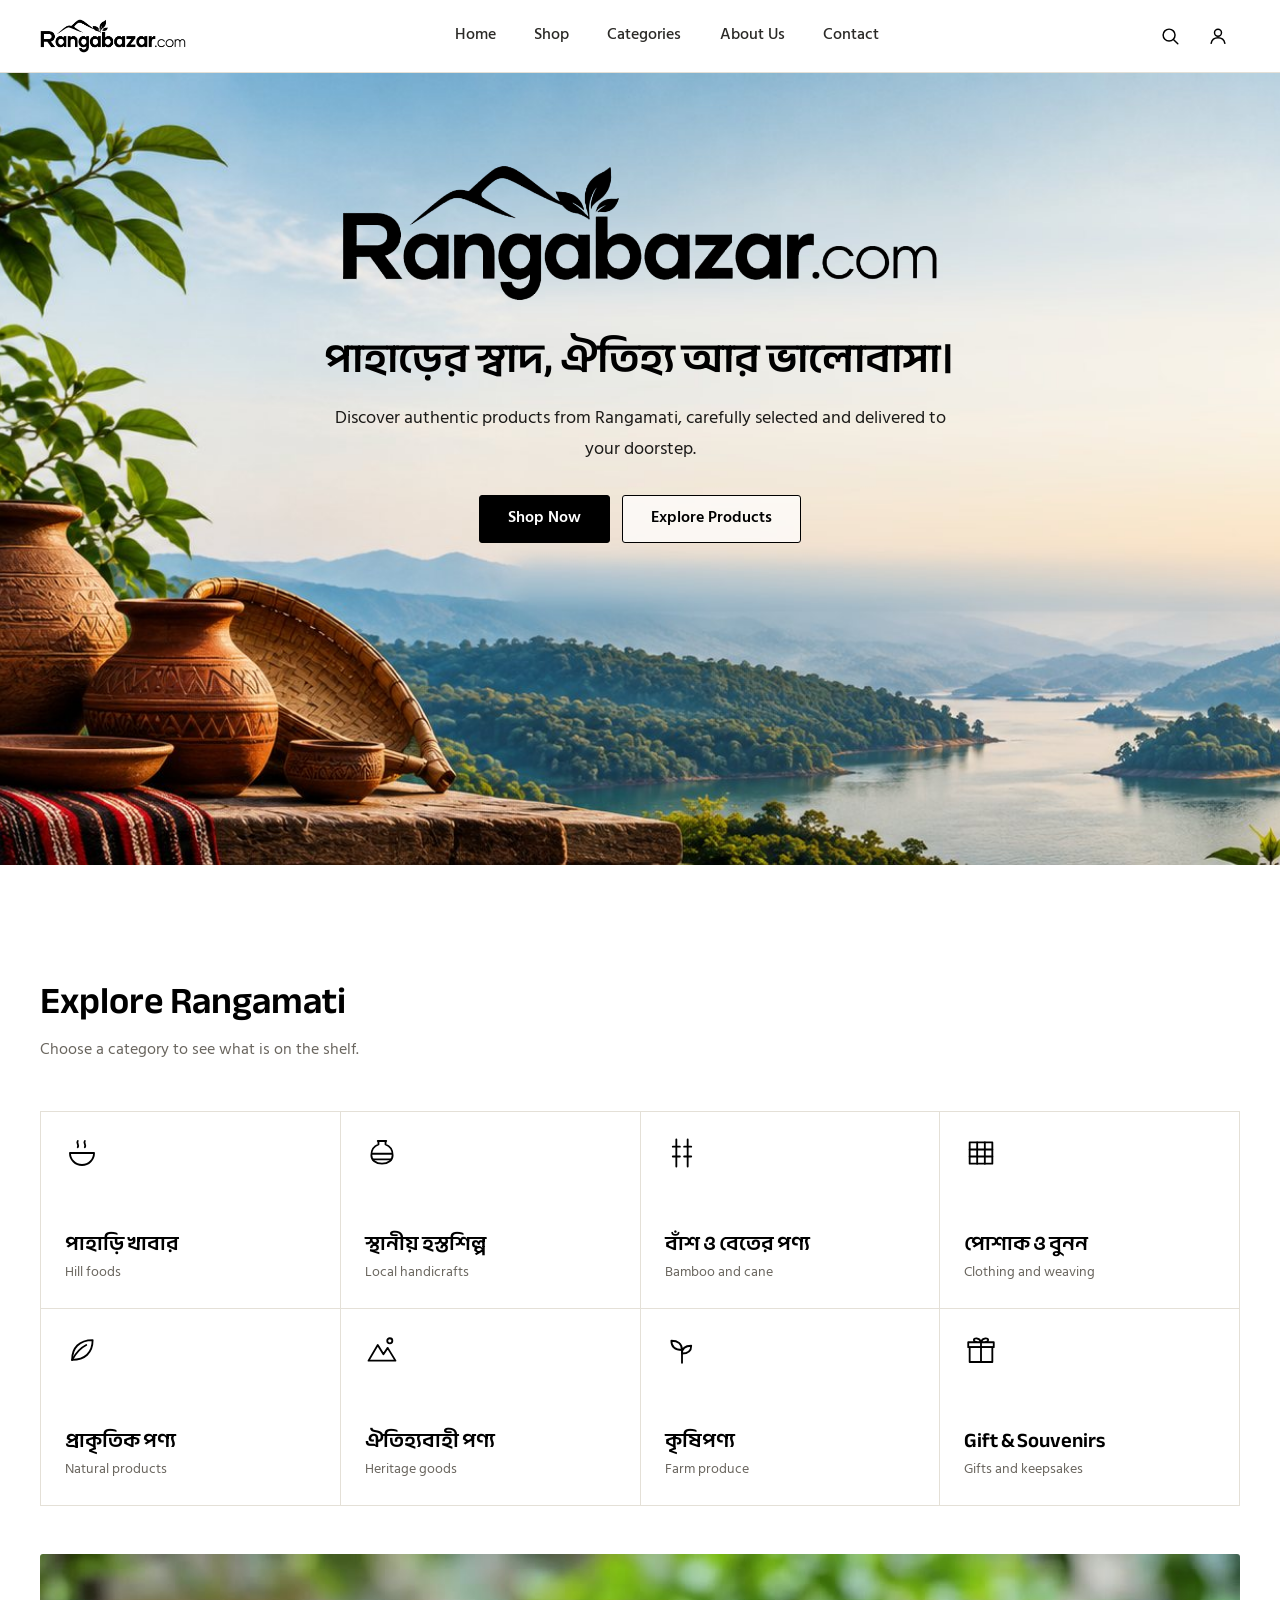
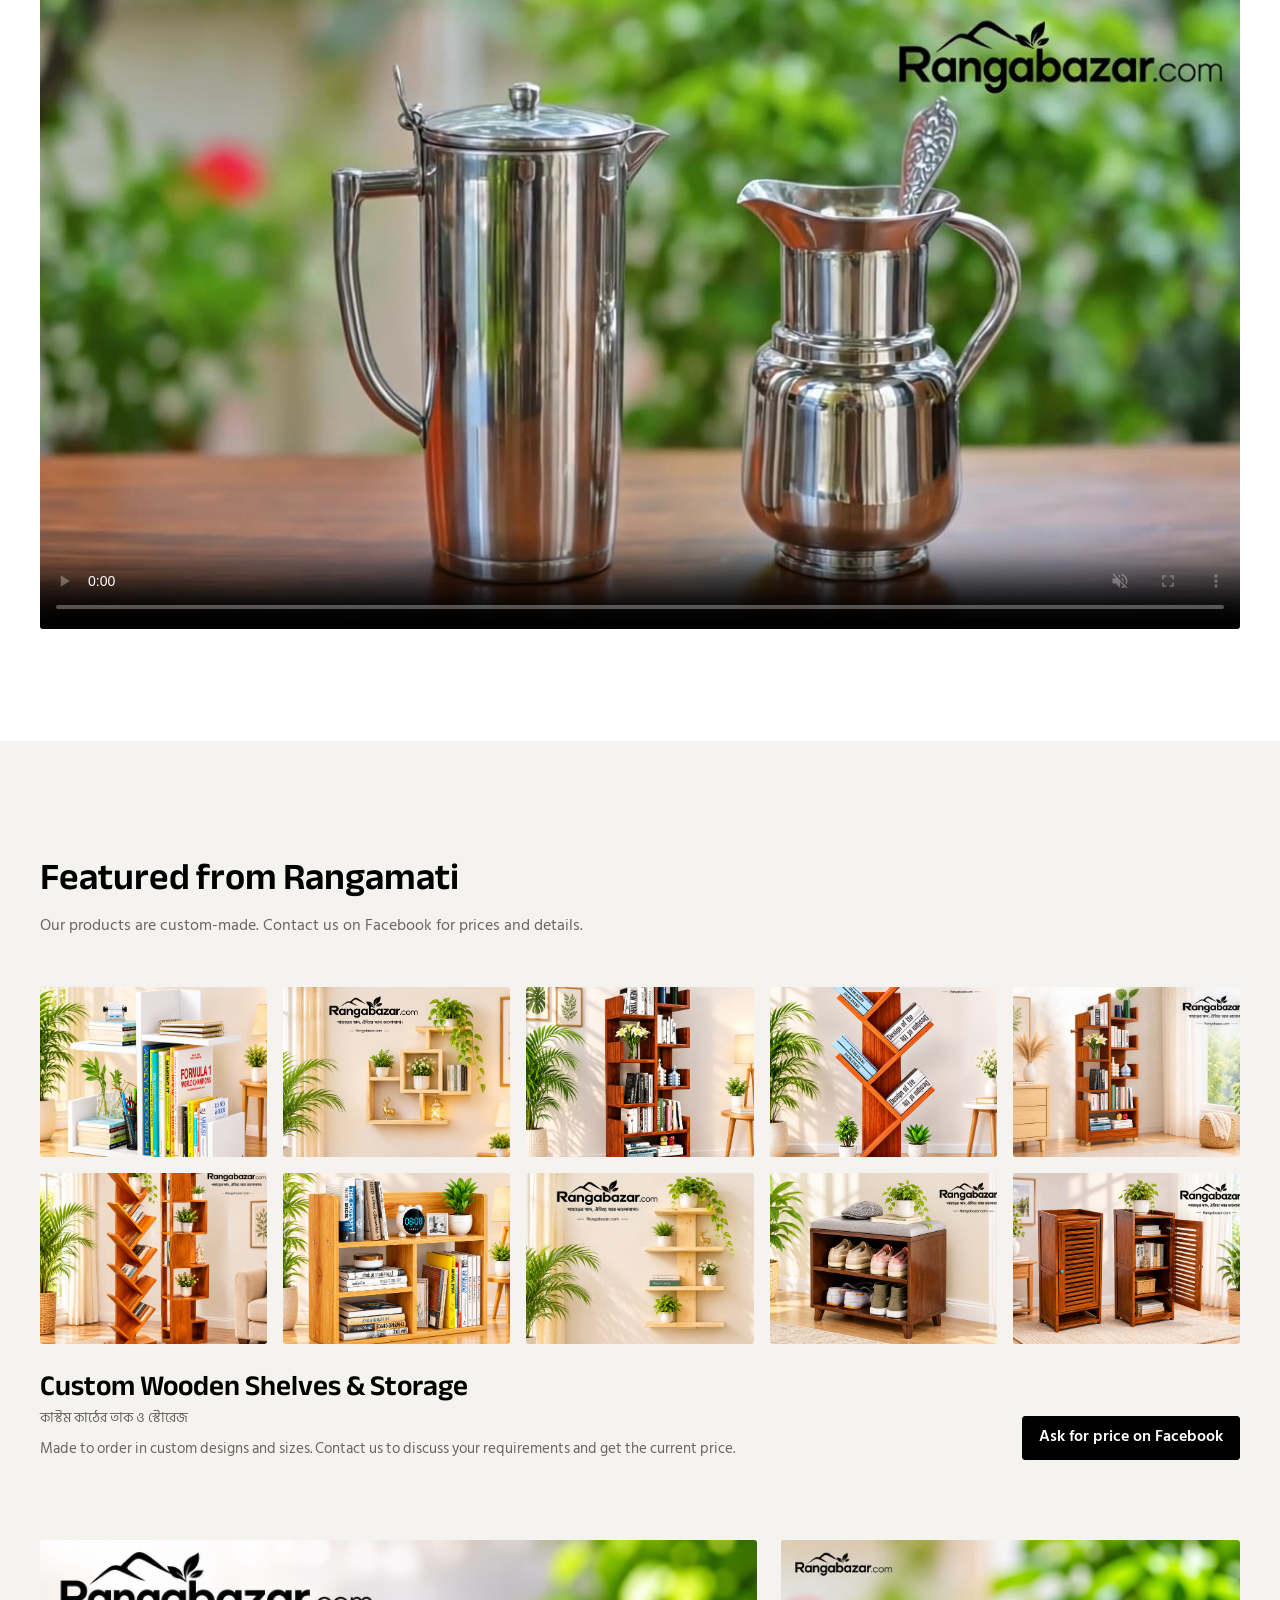
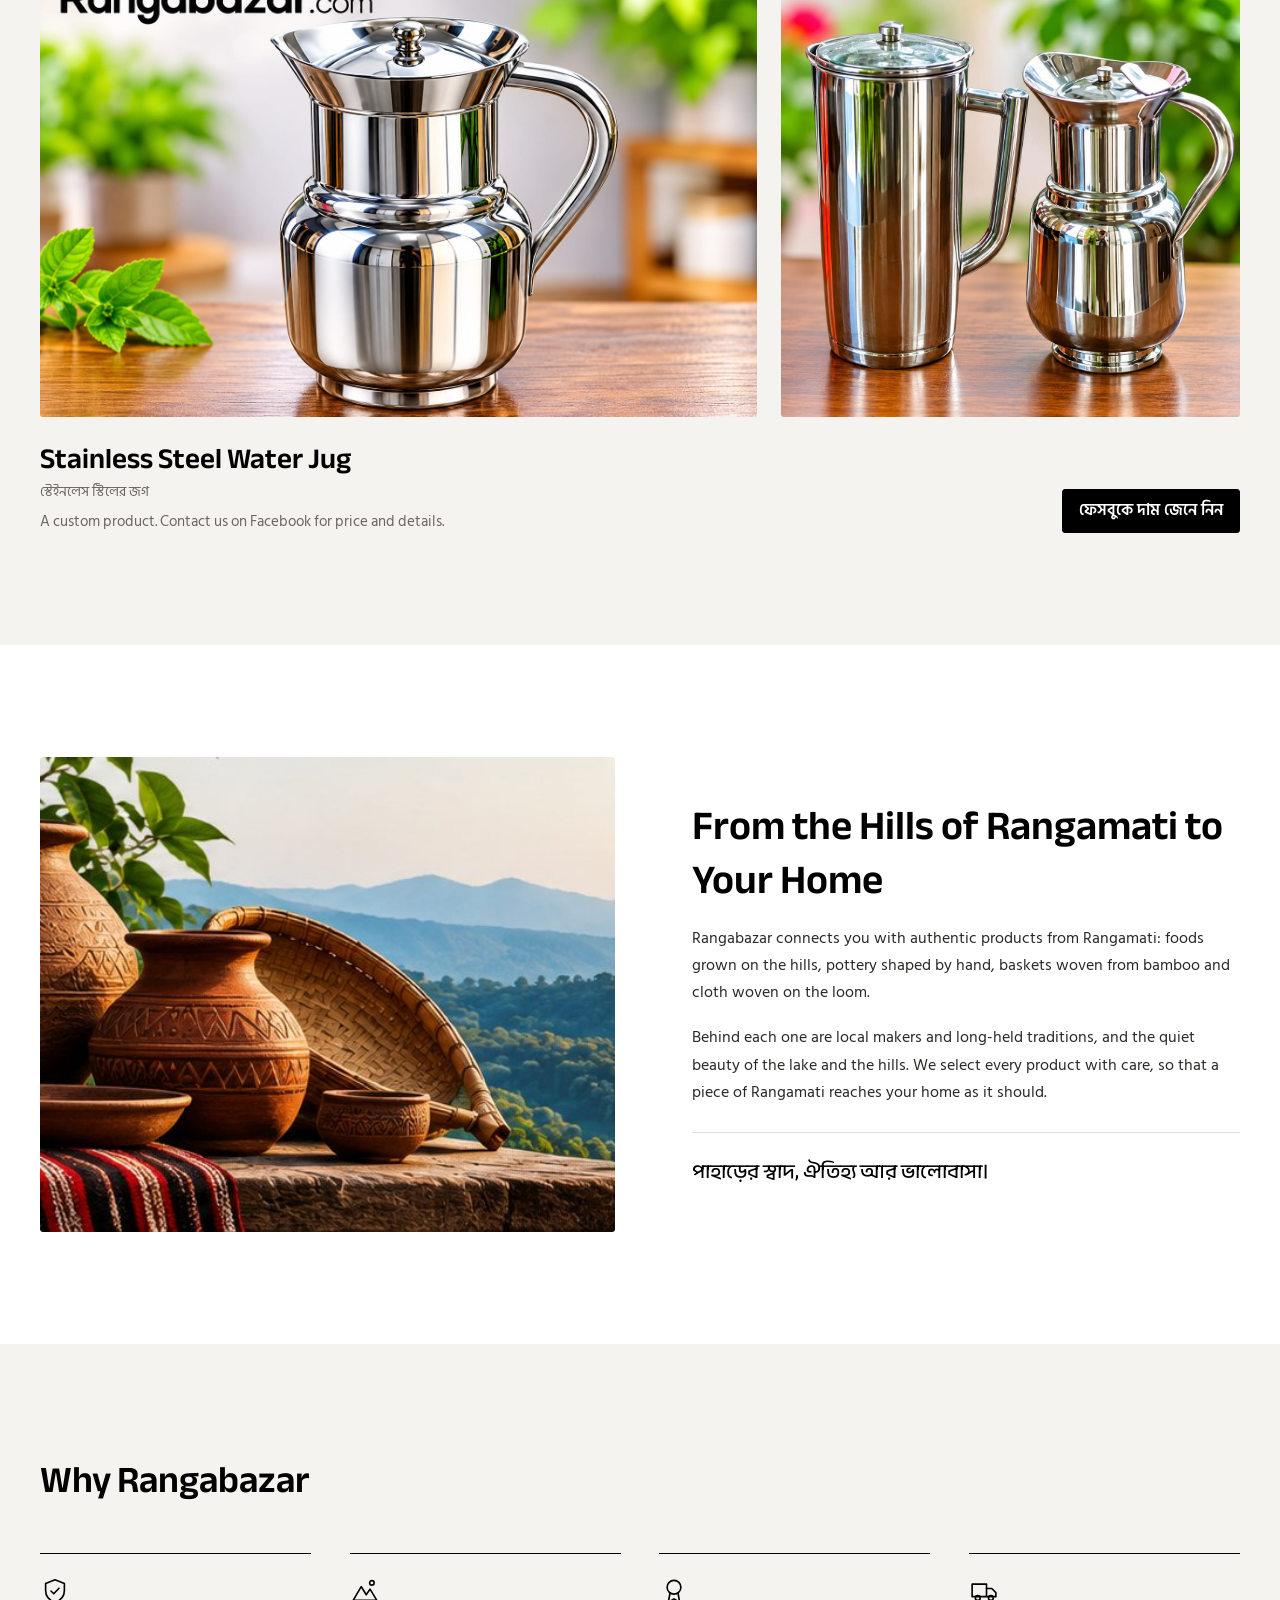
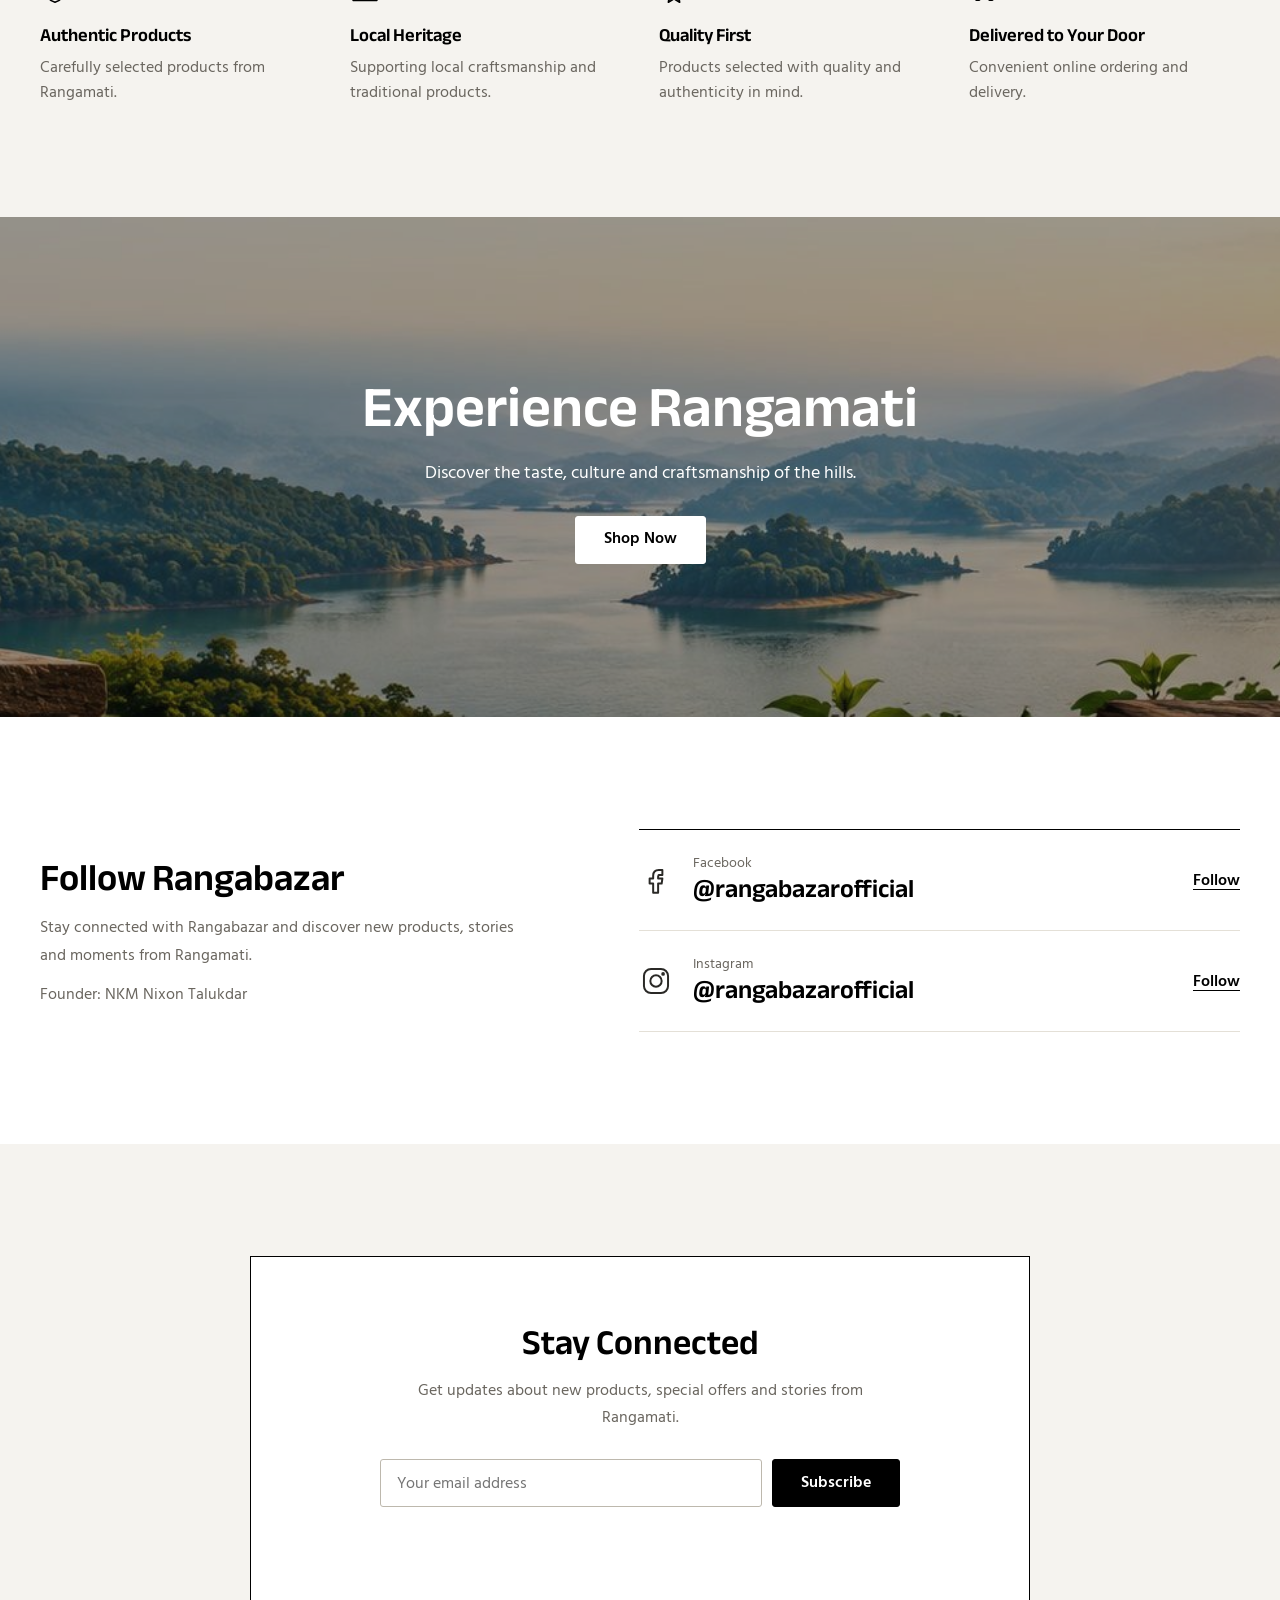
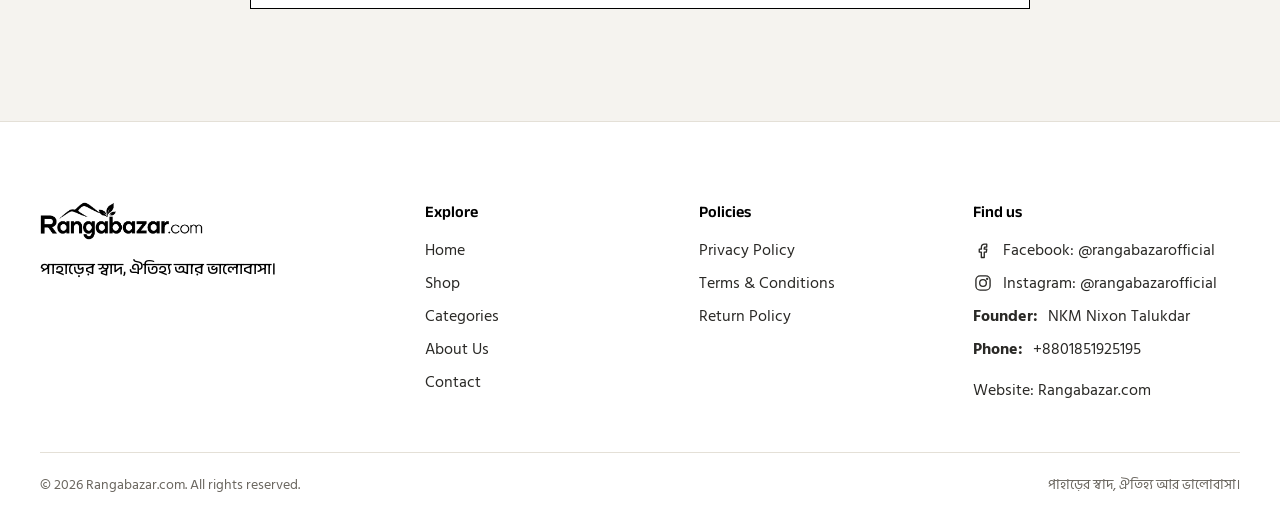
==== index.html @ 383da7a5 "Show founder in social section" ====
<!DOCTYPE html>
<html lang="en">
<head>
<meta charset="utf-8">
<meta name="viewport" content="width=device-width, initial-scale=1">
<title>Rangabazar.com | Authentic products from Rangamati, Bangladesh</title>
<meta name="description" content="Discover authentic products from Rangamati: hill foods, handicrafts, bamboo and cane, handloom and gifts, carefully selected and delivered to your doorstep.">
<link rel="canonical" href="https://rangabazar.com/">
<meta property="og:type" content="website"><meta property="og:site_name" content="Rangabazar.com">
<meta property="og:title" content="Rangabazar.com | Authentic products from Rangamati, Bangladesh"><meta property="og:description" content="Discover authentic products from Rangamati: hill foods, handicrafts, bamboo and cane, handloom and gifts, carefully selected and delivered to your doorstep.">
<meta property="og:url" content="https://rangabazar.com/"><meta property="og:image" content="https://rangabazar.com/assets/og.jpg"><meta property="og:image:width" content="1200"><meta property="og:image:height" content="630">
<meta name="twitter:card" content="summary_large_image">
<link rel="icon" href="favicon.ico" sizes="any"><link rel="icon" type="image/png" sizes="192x192" href="assets/icon-192.png"><link rel="apple-touch-icon" href="assets/apple-touch-icon.png"><meta name="theme-color" content="#ffffff">
<link rel="preconnect" href="https://fonts.googleapis.com"><link rel="preconnect" href="https://fonts.gstatic.com" crossorigin><link href="https://fonts.googleapis.com/css2?family=Anek+Bangla:wght@500;600;700&family=Hind+Siliguri:wght@400;500;600&display=swap" rel="stylesheet">
<link rel="stylesheet" href="assets/css/style.css">
<script type="application/ld+json">{"@context": "https://schema.org", "@graph": [{"@type": "Organization", "@id": "https://rangabazar.com/#org", "name": "Rangabazar.com", "url": "https://rangabazar.com/", "logo": "https://rangabazar.com/assets/logo.png", "slogan": "পাহাড়ের স্বাদ, ঐতিহ্য আর ভালোবাসা।", "sameAs": ["https://www.facebook.com/rangabazarofficial", "https://www.instagram.com/rangabazarofficial"]}, {"@type": "WebSite", "@id": "https://rangabazar.com/#site", "url": "https://rangabazar.com/", "name": "Rangabazar.com", "inLanguage": ["en", "bn"], "publisher": {"@id": "https://rangabazar.com/#org"}}]}</script>
<link rel="preload" as="image" href="assets/hero-clean.jpg" fetchpriority="high">
</head>
<body id="top">
<svg width="0" height="0" style="position:absolute" aria-hidden="true" focusable="false"><defs>
<symbol id="i-search" viewBox="0 0 24 24"><circle cx="11" cy="11" r="6.5"/><path d="M16 16l4.5 4.5"/></symbol>
<symbol id="i-user" viewBox="0 0 24 24"><circle cx="12" cy="8.5" r="3.8"/><path d="M4.5 20c.8-4 3.8-6 7.5-6s6.7 2 7.5 6"/></symbol>
<symbol id="i-heart" viewBox="0 0 24 24"><path d="M12 20s-7.5-4.5-7.5-10A4.3 4.3 0 0 1 12 7.5 4.3 4.3 0 0 1 19.5 10c0 5.5-7.5 10-7.5 10z"/></symbol>
<symbol id="i-menu" viewBox="0 0 24 24"><path d="M4 8h16M4 16h16"/></symbol>
<symbol id="i-close" viewBox="0 0 24 24"><path d="M6 6l12 12M18 6L6 18"/></symbol>
<symbol id="i-food" viewBox="0 0 24 24"><path d="M3.5 12h17a8.5 8.5 0 0 1-17 0z"/><path d="M9 3.5c-1.2 1.5 1.2 2.5 0 4.5M14 3.5c-1.2 1.5 1.2 2.5 0 4.5"/></symbol>
<symbol id="i-craft" viewBox="0 0 24 24"><path d="M9 3.5h6M9.5 3.5V6C6 7.2 4.5 10 4.5 13.5c0 3.5 3 6 7.5 6s7.5-2.5 7.5-6C19.5 10 18 7.2 14.5 6V3.5"/><path d="M5 12.5h14M5.8 16.5h12.4"/></symbol>
<symbol id="i-bamboo" viewBox="0 0 24 24"><path d="M8 2.5v19M16 2.5v19M5.5 7.5h5M13.5 7.5h5M5.5 14.5h5M13.5 14.5h5"/></symbol>
<symbol id="i-weave" viewBox="0 0 24 24"><rect x="4" y="4.5" width="16" height="15"/><path d="M4 9.5h16M4 14.5h16M9.3 4.5v15M14.7 4.5v15"/></symbol>
<symbol id="i-leaf" viewBox="0 0 24 24"><path d="M5 19c0-8.5 5-14 14.5-14C19.5 14 14 19 5 19z"/><path d="M5 19c3-5.5 6-8.5 10-10.5"/></symbol>
<symbol id="i-heritage" viewBox="0 0 24 24"><path d="M2.5 19.5l6.5-11 4 6.5 3-4.5 5.5 9z"/><circle cx="17.5" cy="5.5" r="1.8"/></symbol>
<symbol id="i-sprout" viewBox="0 0 24 24"><path d="M12 21v-9"/><path d="M12 12c0-4.5-3-6.5-7.5-6.5 0 4.5 3 6.5 7.5 6.5zM12 14.5c0-3.5 2.5-5.5 6.5-5.5 0 3.5-2.5 5.5-6.5 5.5z"/></symbol>
<symbol id="i-gift" viewBox="0 0 24 24"><rect x="4" y="10" width="16" height="10.5"/><path d="M3 6.5h18V10H3zM12 6.5v14M12 6.5C11 3 6.5 3.2 7 5.2c.4 1.5 3 1.3 5 1.3zM12 6.5c1-3.5 5.5-3.3 5-1.3-.4 1.5-3 1.3-5 1.3z"/></symbol>
<symbol id="i-shield" viewBox="0 0 24 24"><path d="M12 3l7.5 3v5.5c0 5-3.2 8-7.5 9.5-4.3-1.5-7.5-4.5-7.5-9.5V6z"/><path d="M8.8 12l2.2 2.2 4.2-4.4"/></symbol>
<symbol id="i-award" viewBox="0 0 24 24"><circle cx="12" cy="9" r="5.5"/><path d="M8.8 13.5L7.5 21l4.5-2.7 4.5 2.7-1.3-7.5"/></symbol>
<symbol id="i-truck" viewBox="0 0 24 24"><path d="M2.5 6.5h11.5v10H2.5zM14 10h4.2l3.3 3.3v3.2H14"/><circle cx="7" cy="17.5" r="1.9"/><circle cx="17.5" cy="17.5" r="1.9"/></symbol>
<symbol id="i-facebook" viewBox="0 0 24 24"><path d="M14 8.5h2.5V5H14c-2.5 0-4 1.6-4 4v2H7.5v3.5H10V21h3.5v-6.5H16l.5-3.5h-3V9.5c0-.7.4-1 1-1z"/></symbol>
<symbol id="i-instagram" viewBox="0 0 24 24"><rect x="3.5" y="3.5" width="17" height="17" rx="5"/><circle cx="12" cy="12" r="4"/><circle cx="17" cy="7" r=".6"/></symbol>
</defs></svg>
<a class="skip" href="#main">Skip to content</a>
<header class="site-header">
  <div class="wrap bar">
    <a class="brand" href="index.html" aria-label="Rangabazar.com home"><img src="assets/logo.png" alt="Rangabazar.com" width="146" height="34"></a>
    <nav id="primary-nav" class="nav" aria-label="Primary"><ul><li><a href="#top">Home</a></li><li><a href="#featured">Shop</a></li><li><a href="#categories">Categories</a></li><li><a href="#story">About Us</a></li><li><a href="#contact">Contact</a></li></ul></nav>
    <div class="actions">
      <button class="icon-btn" id="search-btn" type="button" aria-label="Search products" aria-expanded="false" aria-controls="search-panel"><svg class="icon" aria-hidden="true" focusable="false"><use href="#i-search"/></svg></button>
      <button class="icon-btn" id="account-btn" type="button" aria-label="Account"><svg class="icon" aria-hidden="true" focusable="false"><use href="#i-user"/></svg></button>
      <button class="icon-btn menu-btn" id="menu-btn" type="button" aria-label="Open menu" aria-expanded="false" aria-controls="primary-nav"><svg class="icon" aria-hidden="true" focusable="false"><use href="#i-menu"/></svg></button>
    </div>
  </div>
  <div id="search-panel" class="search" hidden><div class="wrap"><form id="search-form" role="search"><label class="vh" for="search-input">Search products</label><input id="search-input" type="search" placeholder="Search jug…" autocomplete="off"><button type="button" id="search-close">Close</button></form></div></div>
</header>
<main id="main">

<section class="hero" aria-labelledby="hero-title">
  <img class="hero__bg" src="assets/hero-clean.jpg" alt="" width="2056" height="765" fetchpriority="high">
  <div class="hero__inner">
    <img class="hero__logo" src="assets/logo.png" alt="Rangabazar.com" width="1106" height="258">
    <h1 id="hero-title" lang="bn">পাহাড়ের স্বাদ, ঐতিহ্য আর ভালোবাসা।</h1>
    <p class="hero__lede">Discover authentic products from Rangamati, carefully selected and delivered to your doorstep.</p>
    <div class="hero__cta"><a class="btn" href="#featured">Shop Now</a><a class="btn btn--ghost" href="#categories">Explore Products</a></div>
  </div>
</section>

<section class="section" id="categories" aria-labelledby="cat-title">
  <div class="wrap">
    <div class="section__head"><h2 id="cat-title">Explore Rangamati</h2><p>Choose a category to see what is on the shelf.</p></div>
    <ul class="cats">
      <li><button class="cat" type="button" data-cat="food" aria-pressed="false"><svg class="icon" aria-hidden="true" focusable="false"><use href="#i-food"/></svg><span class="vh">Show </span><div><strong lang="bn">পাহাড়ি খাবার</strong><span>Hill foods</span></div></button></li>
      <li><button class="cat" type="button" data-cat="handicraft" aria-pressed="false"><svg class="icon" aria-hidden="true" focusable="false"><use href="#i-craft"/></svg><span class="vh">Show </span><div><strong lang="bn">স্থানীয় হস্তশিল্প</strong><span>Local handicrafts</span></div></button></li>
      <li><button class="cat" type="button" data-cat="bamboo" aria-pressed="false"><svg class="icon" aria-hidden="true" focusable="false"><use href="#i-bamboo"/></svg><span class="vh">Show </span><div><strong lang="bn">বাঁশ ও বেতের পণ্য</strong><span>Bamboo and cane</span></div></button></li>
      <li><button class="cat" type="button" data-cat="textile" aria-pressed="false"><svg class="icon" aria-hidden="true" focusable="false"><use href="#i-weave"/></svg><span class="vh">Show </span><div><strong lang="bn">পোশাক ও বুনন</strong><span>Clothing and weaving</span></div></button></li>
      <li><button class="cat" type="button" data-cat="natural" aria-pressed="false"><svg class="icon" aria-hidden="true" focusable="false"><use href="#i-leaf"/></svg><span class="vh">Show </span><div><strong lang="bn">প্রাকৃতিক পণ্য</strong><span>Natural products</span></div></button></li>
      <li><button class="cat" type="button" data-cat="heritage" aria-pressed="false"><svg class="icon" aria-hidden="true" focusable="false"><use href="#i-heritage"/></svg><span class="vh">Show </span><div><strong lang="bn">ঐতিহ্যবাহী পণ্য</strong><span>Heritage goods</span></div></button></li>
      <li><button class="cat" type="button" data-cat="agri" aria-pressed="false"><svg class="icon" aria-hidden="true" focusable="false"><use href="#i-sprout"/></svg><span class="vh">Show </span><div><strong lang="bn">কৃষিপণ্য</strong><span>Farm produce</span></div></button></li>
      <li><button class="cat" type="button" data-cat="gift" aria-pressed="false"><svg class="icon" aria-hidden="true" focusable="false"><use href="#i-gift"/></svg><span class="vh">Show </span><div><strong lang="en">Gift & Souvenirs</strong><span>Gifts and keepsakes</span></div></button></li>
    </ul>
    <figure class="showcase">
      <video class="showcase__video" src="assets/jug-video.mp4" poster="assets/jug-video-poster.jpg" autoplay muted loop playsinline controls preload="metadata" aria-label="Rangabazar stainless steel water jug video"></video>
    </figure>
  </div>
</section>

<section class="section section--warm" id="featured" aria-labelledby="feat-title">
  <div class="wrap">
    <div class="section__head section__head--row"><div><h2 id="feat-title">Featured from Rangamati</h2><p>Our products are custom-made. Contact us on Facebook for prices and details.</p></div>
      <p class="filter-note" id="filter-note" hidden><span id="filter-text"></span><button class="linkbtn" id="filter-clear" type="button">Show all</button></p></div>
    <article class="card product" data-id="custom-shelves" data-name="Custom Wooden Shelves and Storage" data-bn="কাস্টম কাঠের তাক ও স্টোরেজ" data-desc="Custom wooden shelves, bookcases and storage from Rangamati." data-cat="handicraft heritage">
      <div class="product__gallery" role="group" aria-label="Custom wooden shelf and storage examples">
        <img src="assets/products/rangamati/custom-shelf-01.png" alt="White bookshelf and storage design" width="1254" height="1254" loading="lazy">
        <img src="assets/products/rangamati/custom-shelf-02.png" alt="Wall-mounted wooden shelf design" width="1536" height="1024" loading="lazy">
        <img src="assets/products/rangamati/custom-shelf-03.png" alt="Tall dark wooden bookcase" width="1254" height="1254" loading="lazy">
        <img src="assets/products/rangamati/custom-shelf-04.png" alt="Tree-shaped wooden bookshelf" width="1254" height="1254" loading="lazy">
        <img src="assets/products/rangamati/custom-shelf-05.png" alt="Wooden shelving with books and decor" width="1536" height="1024" loading="lazy">
        <img src="assets/products/rangamati/custom-shelf-06.png" alt="Wooden shoe and storage bench" width="1312" height="1199" loading="lazy">
        <img src="assets/products/rangamati/custom-shelf-07.png" alt="Wooden storage cabinet with doors" width="1254" height="1254" loading="lazy">
        <img src="assets/products/rangamati/custom-shelf-08.png" alt="Light wooden wall shelf design" width="1536" height="1024" loading="lazy">
        <img src="assets/products/rangamati/custom-shelf-09.png" alt="Wooden bookcase and display shelving" width="1536" height="1024" loading="lazy">
        <img src="assets/products/rangamati/custom-shelf-10.png" alt="Wooden shelf and bookcase set" width="1536" height="1024" loading="lazy">
      </div>
      <div class="product__info">
        <div>
          <h3>Custom Wooden Shelves &amp; Storage</h3>
          <p class="card__bn" lang="bn">কাস্টম কাঠের তাক ও স্টোরেজ</p>
          <p class="card__desc">Made to order in custom designs and sizes. Contact us to discuss your requirements and get the current price.</p>
        </div>
        <div class="product__buy">
          <a class="btn" href="https://www.facebook.com/rangabazarofficial" target="_blank" rel="noopener">Ask for price on Facebook</a>
        </div>
      </div>
    </article>
    <article class="card product" data-id="jug" data-name="Stainless Steel Water Jug" data-bn="স্টেইনলেস স্টিলের জগ" data-desc="Stainless steel water jug from Rangabazar." data-cat="">
      <div class="product__pics">
        <img src="assets/products/jug-hero.jpg" alt="Polished stainless steel water jug with lid, Rangabazar.com" width="1536" height="1024" loading="lazy">
        <img src="assets/products/jug-pair.jpg" alt="Two stainless steel water jugs side by side, Rangabazar.com" width="1230" height="1278" loading="lazy">
      </div>
      <div class="product__info">
        <div>
          <h3>Stainless Steel Water Jug</h3>
          <p class="card__bn" lang="bn">স্টেইনলেস স্টিলের জগ</p>
          <p class="card__desc">A custom product. Contact us on Facebook for price and details.</p>
        </div>
        <div class="product__buy">
          <a class="btn" href="https://www.facebook.com/rangabazarofficial" target="_blank" rel="noopener" lang="bn">ফেসবুকে দাম জেনে নিন</a>
        </div>
      </div>
    </article>
    <p class="empty" id="empty" hidden>No products match that search. Try another word, or <button class="linkbtn" type="button" onclick="document.getElementById('filter-clear').click()">show all products</button>.</p>
  </div>
</section>

<section class="section" id="story" aria-labelledby="story-title">
  <div class="wrap split">
    <div class="split__img"><img src="assets/story.jpg" alt="Hand-etched clay pots, a woven bamboo tray and a striped textile on a stone ledge above a hill lake" width="700" height="405" loading="lazy"></div>
    <div>
      <h2 id="story-title">From the Hills of Rangamati to Your Home</h2>
      <p>Rangabazar connects you with authentic products from Rangamati: foods grown on the hills, pottery shaped by hand, baskets woven from bamboo and cloth woven on the loom.</p>
      <p>Behind each one are local makers and long-held traditions, and the quiet beauty of the lake and the hills. We select every product with care, so that a piece of Rangamati reaches your home as it should.</p>
      <p class="bn" lang="bn">পাহাড়ের স্বাদ, ঐতিহ্য আর ভালোবাসা।</p>
    </div>
  </div>
</section>

<section class="section section--warm" aria-labelledby="why-title">
  <div class="wrap">
    <div class="section__head"><h2 id="why-title">Why Rangabazar</h2></div>
    <ul class="why"><li><svg class="icon" aria-hidden="true" focusable="false"><use href="#i-shield"/></svg><h3>Authentic Products</h3><p>Carefully selected products from Rangamati.</p></li><li><svg class="icon" aria-hidden="true" focusable="false"><use href="#i-heritage"/></svg><h3>Local Heritage</h3><p>Supporting local craftsmanship and traditional products.</p></li><li><svg class="icon" aria-hidden="true" focusable="false"><use href="#i-award"/></svg><h3>Quality First</h3><p>Products selected with quality and authenticity in mind.</p></li><li><svg class="icon" aria-hidden="true" focusable="false"><use href="#i-truck"/></svg><h3>Delivered to Your Door</h3><p>Convenient online ordering and delivery.</p></li></ul>
  </div>
</section>

<section class="promo" aria-labelledby="promo-title">
  <img class="promo__bg" src="assets/banner.jpg" alt="" width="2056" height="385" loading="lazy">
  <div class="promo__in"><h2 id="promo-title">Experience Rangamati</h2><p>Discover the taste, culture and craftsmanship of the hills.</p><a class="btn btn--light" href="#featured">Shop Now</a></div>
</section>

<section class="section" aria-labelledby="social-title">
  <div class="wrap social">
    <div><h2 id="social-title">Follow Rangabazar</h2><p class="lede">Stay connected with Rangabazar and discover new products, stories and moments from Rangamati.</p><p class="lede">Founder: NKM Nixon Talukdar</p></div>
    <div class="social__links">
      <a class="social__link" href="https://www.facebook.com/rangabazarofficial" target="_blank" rel="noopener"><svg class="icon" aria-hidden="true" focusable="false"><use href="#i-facebook"/></svg><span><small>Facebook</small><strong>@rangabazarofficial</strong></span><em>Follow</em></a>
      <a class="social__link" href="https://www.instagram.com/rangabazarofficial" target="_blank" rel="noopener"><svg class="icon" aria-hidden="true" focusable="false"><use href="#i-instagram"/></svg><span><small>Instagram</small><strong>@rangabazarofficial</strong></span><em>Follow</em></a>
    </div>
  </div>
</section>

<section class="section section--warm" aria-labelledby="news-title">
  <div class="wrap">
    <div class="news">
      <h2 id="news-title">Stay Connected</h2>
      <p>Get updates about new products, special offers and stories from Rangamati.</p>
      <form id="news-form" novalidate><label class="vh" for="news-email">Email address</label><input id="news-email" type="email" inputmode="email" autocomplete="email" placeholder="Your email address" required><button class="btn" type="submit">Subscribe</button></form>
      <p class="msg" id="news-msg" role="status" aria-live="polite"></p>
    </div>
  </div>
</section>

</main>
<footer class="site-footer" id="contact">
  <div class="wrap">
    <div class="foot">
      <div>
        <img src="assets/logo.png" alt="Rangabazar.com" width="163" height="38" loading="lazy">
        <p class="tag" lang="bn">পাহাড়ের স্বাদ, ঐতিহ্য আর ভালোবাসা।</p>
      </div>
      <nav aria-label="Footer">
        <h2>Explore</h2>
        <ul><li><a href="index.html">Home</a></li><li><a href="index.html#featured">Shop</a></li><li><a href="index.html#categories">Categories</a></li><li><a href="index.html#story">About Us</a></li><li><a href="index.html#contact">Contact</a></li></ul>
      </nav>
      <nav aria-label="Policies">
        <h2>Policies</h2>
        <ul><li><a href="privacy.html">Privacy Policy</a></li><li><a href="terms.html">Terms &amp; Conditions</a></li><li><a href="returns.html">Return Policy</a></li></ul>
      </nav>
      <div>
        <h2>Find us</h2>
        <ul class="foot__social">
          <li><svg class="icon" aria-hidden="true" focusable="false"><use href="#i-facebook"/></svg><a href="https://www.facebook.com/rangabazarofficial" rel="noopener" target="_blank">Facebook: @rangabazarofficial</a></li>
          <li><svg class="icon" aria-hidden="true" focusable="false"><use href="#i-instagram"/></svg><a href="https://www.instagram.com/rangabazarofficial" rel="noopener" target="_blank">Instagram: @rangabazarofficial</a></li>
          <li><strong>Founder:</strong> NKM Nixon Talukdar</li>
          <li><strong>Phone:</strong> <a href="tel:+8801851925195">+8801851925195</a></li>
        </ul>
        <p style="margin-top:14px">Website: <a href="https://rangabazar.com">Rangabazar.com</a></p>
      </div>
    </div>
    <div class="legal"><span>© <span id="year">2026</span> Rangabazar.com. All rights reserved.</span><span lang="bn">পাহাড়ের স্বাদ, ঐতিহ্য আর ভালোবাসা।</span></div>
  </div>
</footer>

<div class="toast" id="toast" role="status" aria-live="polite"></div>
<script src="assets/js/main.js" defer></script>
</body>
</html>
---- assets/css/style.css ----
/* Rangabazar.com — design tokens */
:root{
  --ink:#000;
  --text:#2a2926;
  --muted:#6a665f;
  --paper:#fff;
  --warm:#f5f3ef;
  --line:#e4e0d7;
  --clay:#a35b35;
  --moss:#46603b;
  --max:1200px;
  --pad:clamp(20px,4vw,40px);
  --font-display:"Anek Bangla","Noto Sans Bengali","Hind Siliguri",system-ui,sans-serif;
  --font-body:"Hind Siliguri","Noto Sans Bengali",system-ui,-apple-system,"Segoe UI",sans-serif;
}
*,*::before,*::after{box-sizing:border-box}
html{scroll-behavior:smooth;scroll-padding-top:84px;-webkit-text-size-adjust:100%}
body{margin:0;font-family:var(--font-body);font-size:1rem;line-height:1.7;color:var(--text);background:var(--paper);-webkit-font-smoothing:antialiased}
img,svg{display:block;max-width:100%}
img{height:auto}
a{color:inherit;text-decoration:none}
button,input{font:inherit;color:inherit}
button{cursor:pointer}
ul{list-style:none;margin:0;padding:0}
h1,h2,h3,p{margin:0}
h1,h2,h3{font-family:var(--font-display);color:var(--ink);font-weight:600;line-height:1.3}
:focus-visible{outline:2px solid var(--ink);outline-offset:3px}
.vh{position:absolute!important;width:1px;height:1px;overflow:hidden;clip:rect(0 0 0 0);white-space:nowrap}
.skip{position:absolute;left:12px;top:-60px;z-index:200;background:var(--ink);color:#fff;padding:10px 16px;transition:top .2s}
.skip:focus{top:12px}
.wrap{width:min(100% - 2*var(--pad),var(--max));margin-inline:auto}
.icon{width:22px;height:22px;fill:none;stroke:currentColor;stroke-width:1.6;stroke-linecap:round;stroke-linejoin:round;flex:none}

/* Buttons */
.btn{display:inline-flex;align-items:center;justify-content:center;gap:10px;min-height:48px;padding:0 28px;border:1px solid var(--ink);background:var(--ink);color:#fff;font-weight:600;font-size:.98rem;border-radius:3px;transition:background-color .2s,color .2s,border-color .2s}
.btn:hover{background:#2c2b28;border-color:#2c2b28}
.btn--ghost{background:rgba(255,255,255,.72);color:var(--ink)}
.btn--ghost:hover{background:var(--ink);color:#fff;border-color:var(--ink)}
.btn--light{background:#fff;color:var(--ink);border-color:#fff}
.btn--light:hover{background:var(--warm);border-color:var(--warm)}
.btn--block{width:100%}

/* Header */
.site-header{position:sticky;top:0;z-index:100;background:rgba(255,255,255,.96);border-bottom:1px solid var(--line);-webkit-backdrop-filter:blur(10px);backdrop-filter:blur(10px)}
.bar{display:grid;grid-template-columns:auto 1fr auto;align-items:center;gap:24px;height:72px}
.brand img{height:34px;width:auto}
.nav ul{display:flex;justify-content:center;gap:clamp(18px,3vw,40px)}
.nav a{display:block;padding:8px 0;font-weight:500;font-size:.98rem;color:var(--text);border-bottom:1px solid transparent;transition:border-color .2s,color .2s}
.nav a:hover,.nav a[aria-current="page"]{color:var(--ink);border-bottom-color:var(--ink)}
.actions{display:flex;align-items:center;gap:4px}
.icon-btn{position:relative;display:grid;place-items:center;width:44px;height:44px;border:0;background:none;color:var(--ink);border-radius:50%;transition:background-color .2s}
.icon-btn:hover{background:var(--warm)}
.badge{position:absolute;top:4px;right:2px;min-width:18px;height:18px;padding:0 5px;border-radius:9px;background:var(--ink);color:#fff;font-size:.72rem;font-weight:600;line-height:18px;text-align:center}
.badge[hidden]{display:none}
.menu-btn{display:none}
.search{border-top:1px solid var(--line);background:#fff}
.search[hidden]{display:none}
.search form{display:flex;align-items:center;gap:12px;height:64px}
.search input{flex:1;height:44px;border:0;border-bottom:1px solid var(--ink);background:none;font-size:1.05rem;border-radius:0}
.search input:focus{outline:none}
.search button{border:0;background:none;font-weight:500;padding:8px}

/* Hero */
.hero{position:relative;isolation:isolate;overflow:hidden;min-height:clamp(600px,88svh,800px);background:#dfe9ee}
.hero__bg{position:absolute;inset:0;width:100%;height:100%;object-fit:cover;object-position:8% 50%;z-index:-1}
.hero__inner{display:flex;flex-direction:column;align-items:center;text-align:center;padding:clamp(56px,10vh,110px) var(--pad) 0}
.hero__logo{width:min(600px,84vw);height:auto}
.hero h1{margin-top:clamp(20px,3vh,32px);font-size:clamp(1.55rem,3.4vw,2.6rem);font-weight:600;line-height:1.4}
.hero__lede{max-width:34em;margin-top:14px;font-size:clamp(1rem,1.5vw,1.15rem);color:#1b1a18}
.hero__cta{display:flex;flex-wrap:wrap;justify-content:center;gap:12px;margin-top:30px}
@keyframes rise{from{opacity:0;transform:translateY(14px)}to{opacity:1;transform:none}}
.hero__inner>*{animation:rise .8s cubic-bezier(.2,.7,.2,1) both}
.hero__inner>:nth-child(2){animation-delay:.12s}
.hero__inner>:nth-child(3){animation-delay:.24s}
.hero__inner>:nth-child(4){animation-delay:.36s}

/* Sections */
.section{padding:clamp(64px,9vw,112px) 0}
.section--warm{background:var(--warm)}
.section__head{max-width:40rem;margin-bottom:clamp(28px,4vw,48px)}
.section__head h2{font-size:clamp(1.6rem,3vw,2.35rem)}
.section__head p{margin-top:10px;color:var(--muted)}
.section__head--row{max-width:none;display:flex;align-items:flex-end;justify-content:space-between;gap:20px;flex-wrap:wrap}

/* Categories — a joined ledger grid */
.cats{display:grid;grid-template-columns:repeat(4,1fr);gap:1px;background:var(--line);border:1px solid var(--line)}
.cats li{display:flex}
.cat{flex:1;display:flex;flex-direction:column;justify-content:space-between;gap:36px;min-height:196px;padding:24px;background:#fff;text-align:left;border:0;transition:background-color .25s}
.cat .icon{width:34px;height:34px;stroke-width:1.3;color:var(--ink);transition:color .25s,transform .25s}
.cat strong{display:block;font-family:var(--font-display);font-weight:600;font-size:1.28rem;line-height:1.35;color:var(--ink)}
.cat span{display:block;margin-top:2px;font-size:.9rem;color:var(--muted)}
.cat:hover,.cat[aria-pressed="true"]{background:var(--warm)}
.cat:hover .icon,.cat[aria-pressed="true"] .icon{color:var(--clay);transform:translateY(-2px)}
.cat[aria-pressed="true"]{box-shadow:inset 0 -3px 0 var(--ink)}

/* Products */
.filter-note{display:flex;align-items:center;gap:12px;font-size:.95rem;color:var(--muted)}
.filter-note[hidden]{display:none}
.linkbtn{border:0;background:none;padding:0;font-weight:600;color:var(--ink);text-decoration:underline;text-underline-offset:4px}
.grid{display:grid;grid-template-columns:repeat(4,1fr);gap:clamp(20px,2.4vw,32px) clamp(14px,2vw,24px)}
.card{display:flex;flex-direction:column}
.card[hidden]{display:none}
.card__media{position:relative;aspect-ratio:4/5;background:#fff;overflow:hidden;border-radius:3px}
.card__media img{width:100%;height:100%;object-fit:cover}
.wish{position:absolute;top:10px;right:10px;display:grid;place-items:center;width:40px;height:40px;border:0;border-radius:50%;background:#fff;color:var(--ink);transition:transform .2s}
.wish:hover{transform:scale(1.06)}
.wish[aria-pressed="true"] .icon{fill:var(--clay);stroke:var(--clay)}
.card__body{display:flex;flex-direction:column;flex:1;padding-top:14px}
.card h3{font-size:1.08rem;line-height:1.4}
.card__bn{font-size:.9rem;color:var(--muted)}
.card__desc{margin-top:6px;font-size:.93rem;line-height:1.55;color:var(--muted)}
.card__meta{display:flex;align-items:center;justify-content:space-between;gap:8px;margin:12px 0 14px}
.stars{--r:0;position:relative;display:inline-block;font-size:.95rem;letter-spacing:2px;line-height:1;white-space:nowrap}
.stars::before{content:"★★★★★";background:linear-gradient(90deg,var(--ink) calc(var(--r)/5*100%),#d6d1c6 0);-webkit-background-clip:text;background-clip:text;-webkit-text-fill-color:transparent;color:transparent}
.rate{display:flex;align-items:center;gap:6px;font-size:.85rem;color:var(--muted)}
.card .btn{margin-top:auto;min-height:44px;padding:0 16px;background:#fff;color:var(--ink)}
.card .btn:hover{background:var(--ink);color:#fff}
.empty{padding:40px 0;color:var(--muted)}
.empty[hidden]{display:none}

/* Video showcase */
.showcase{margin:clamp(28px,4vw,48px) 0 0;background:#000;border-radius:3px;overflow:hidden;aspect-ratio:16/9}
.showcase__video{width:100%;height:100%;object-fit:cover;display:block}

/* Single featured product (jug) */
.product{display:block;margin-bottom:clamp(48px,7vw,80px)}
.product:last-of-type{margin-bottom:0}
.product__gallery{display:grid;grid-template-columns:repeat(5,minmax(0,1fr));gap:clamp(8px,1.5vw,16px)}
.product__gallery img{width:100%;height:auto;aspect-ratio:4/3;object-fit:cover;border-radius:3px;background:#fff}
.product__pics{display:grid;grid-template-columns:1.56fr 1fr;gap:clamp(12px,2vw,24px);align-items:start}
.product__pics img{width:100%;height:auto;border-radius:3px;background:#fff}
.product__info{display:flex;flex-wrap:wrap;align-items:flex-end;justify-content:space-between;gap:20px;margin-top:22px}
.product__info h3{font-size:clamp(1.3rem,2.4vw,1.8rem)}
.product__buy{display:flex;flex-wrap:wrap;align-items:center;gap:16px 24px}
.card.product .btn{margin-top:0;background:var(--ink);color:#fff}
.card.product .btn:hover{background:#2c2b28}

/* Story */
.split{display:grid;grid-template-columns:1.05fr 1fr;gap:clamp(32px,6vw,88px);align-items:center}
.split__img{border-radius:3px;overflow:hidden;aspect-ratio:4/3.3;background:var(--warm)}
.split__img img{width:100%;height:100%;object-fit:cover}
.split h2{font-size:clamp(1.7rem,3.2vw,2.6rem);max-width:15em}
.split p{margin-top:18px;max-width:34em}
.split .bn{margin-top:26px;padding-top:22px;border-top:1px solid var(--line);font-family:var(--font-display);font-size:1.25rem;font-weight:500;color:var(--ink)}

/* Why */
.why{display:grid;grid-template-columns:repeat(4,1fr);gap:clamp(24px,3vw,44px)}
.why li{padding-top:22px;border-top:1px solid var(--ink)}
.why .icon{width:30px;height:30px;stroke-width:1.3;color:var(--ink);margin-bottom:18px}
.why h3{font-size:1.15rem}
.why p{margin-top:8px;color:var(--muted);font-size:.97rem;line-height:1.6}

/* Promo */
.promo{position:relative;isolation:isolate;display:grid;place-items:center;min-height:clamp(380px,48vw,500px);color:#fff;text-align:center;overflow:hidden;background:#3b4d55}
.promo__bg{position:absolute;inset:0;width:100%;height:100%;object-fit:cover;object-position:60% 50%;z-index:-2}
.promo::before{content:"";position:absolute;inset:0;background:rgba(10,14,12,.4);z-index:-1}
.promo__in{padding:56px var(--pad)}
.promo h2{color:#fff;font-size:clamp(2rem,5vw,3.6rem);font-weight:600}
.promo p{margin:12px auto 28px;max-width:30em;font-size:1.1rem}

/* Social */
.social{display:grid;grid-template-columns:1fr 1.15fr;gap:clamp(32px,6vw,88px);align-items:center}
.social h2{font-size:clamp(1.6rem,3vw,2.35rem)}
.social .lede{margin-top:12px;color:var(--muted);max-width:30em}
.social__links{border-top:1px solid var(--ink)}
.social__link{display:flex;align-items:center;gap:20px;padding:24px 0;border-bottom:1px solid var(--line);transition:padding-left .25s}
.social__link:hover{padding-left:10px}
.social__link .icon{width:34px;height:34px;stroke-width:1.4}
.social__link small{display:block;font-size:.9rem;color:var(--muted);line-height:1.3}
.social__link strong{display:block;font-family:var(--font-display);font-size:clamp(1.2rem,2.4vw,1.6rem);font-weight:600;color:var(--ink);line-height:1.3;overflow-wrap:anywhere}
.social__link em{margin-left:auto;font-style:normal;font-weight:600;color:var(--ink);text-decoration:underline;text-underline-offset:4px}

/* Newsletter */
.news{max-width:780px;margin:0 auto;background:#fff;padding:clamp(32px,6vw,64px);border:1px solid var(--ink);text-align:center}
.news h2{font-size:clamp(1.6rem,3vw,2.2rem)}
.news p{margin:10px auto 0;max-width:30em;color:var(--muted)}
.news form{display:flex;gap:10px;margin:28px auto 0;max-width:520px}
.news input{flex:1;min-width:0;height:48px;padding:0 16px;border:1px solid #bdb8ad;border-radius:3px;background:#fff}
.news input:focus{outline:2px solid var(--ink);outline-offset:1px;border-color:var(--ink)}
.news .msg{min-height:1.6em;margin-top:12px;font-size:.95rem}

/* Footer */
.site-footer{background:#fff;border-top:1px solid var(--line);padding:clamp(48px,7vw,80px) 0 28px}
.foot{display:grid;grid-template-columns:1.5fr 1fr 1fr 1.2fr;gap:clamp(28px,4vw,56px)}
.foot img{height:38px;width:auto}
.foot .tag{margin-top:16px;font-family:var(--font-display);font-weight:500;color:var(--ink)}
.foot h2{font-size:1rem;margin-bottom:14px}
.foot li+li{margin-top:6px}
.foot a{color:var(--text);transition:color .2s}
.foot a:hover{color:var(--clay);text-decoration:underline;text-underline-offset:3px}
.foot__social li{display:flex;align-items:center;gap:10px}
.foot__social .icon{width:20px;height:20px}
.legal{margin-top:48px;padding-top:20px;border-top:1px solid var(--line);font-size:.88rem;color:var(--muted);display:flex;flex-wrap:wrap;justify-content:space-between;gap:8px}

.toast{position:fixed;left:50%;bottom:24px;z-index:300;transform:translate(-50%,20px);max-width:calc(100% - 32px);padding:12px 20px;background:var(--ink);color:#fff;border-radius:3px;font-size:.95rem;opacity:0;pointer-events:none;transition:opacity .25s,transform .25s}
.toast.show{opacity:1;transform:translate(-50%,0)}

/* Policy pages */
.doc{padding:clamp(48px,7vw,88px) 0}
.doc .wrap{max-width:760px}
.doc h1{font-size:clamp(2rem,4vw,2.8rem)}
.doc h2{font-size:1.3rem;margin-top:36px}
.doc p,.doc li{margin-top:12px}
.doc ul{list-style:disc;padding-left:1.3em}
.doc .note{margin-top:20px;padding:14px 18px;border:1px solid var(--line);background:var(--warm);font-size:.93rem}

/* Responsive */
@media (max-width:1020px){
  .grid{grid-template-columns:repeat(3,1fr)}
  .product__gallery{grid-template-columns:repeat(3,minmax(0,1fr))}
  .cats{grid-template-columns:repeat(2,1fr)}
  .why{grid-template-columns:repeat(2,1fr);row-gap:36px}
  .foot{grid-template-columns:1fr 1fr}
}
@media (max-width:900px){
  .bar{grid-template-columns:1fr auto;height:64px}
  .brand img{height:30px}
  .menu-btn{display:grid}
  .nav{position:absolute;left:0;right:0;top:100%;background:#fff;border-bottom:1px solid var(--line);display:none}
  .nav.is-open{display:block}
  .nav ul{flex-direction:column;gap:0;padding:8px var(--pad) 20px}
  .nav a{padding:14px 0;border-bottom:1px solid var(--line);font-size:1.05rem}
  .split,.social{grid-template-columns:1fr}
  .hero__bg{object-position:20% 50%}
}
@media (max-width:640px){
  .product__gallery{grid-template-columns:repeat(2,minmax(0,1fr))}
  .product__pics{grid-template-columns:1fr}
  .card.product .card__desc{display:block}
  .product__buy,.product__buy .btn{width:100%}
  .grid{grid-template-columns:repeat(2,1fr)}
  .card h3{font-size:1rem}
  .card__desc{display:none}
  .card__meta{flex-direction:column;align-items:flex-start;gap:4px}
  .cat{min-height:164px;padding:18px;gap:24px}
  .cat strong{font-size:1.1rem}
  .why{grid-template-columns:1fr}
  .news form{flex-direction:column}
  .foot{grid-template-columns:1fr}
  .hero{min-height:620px}
}
@media (prefers-reduced-motion:reduce){
  html{scroll-behavior:auto}
  *,*::before,*::after{animation:none!important;transition:none!important}
}
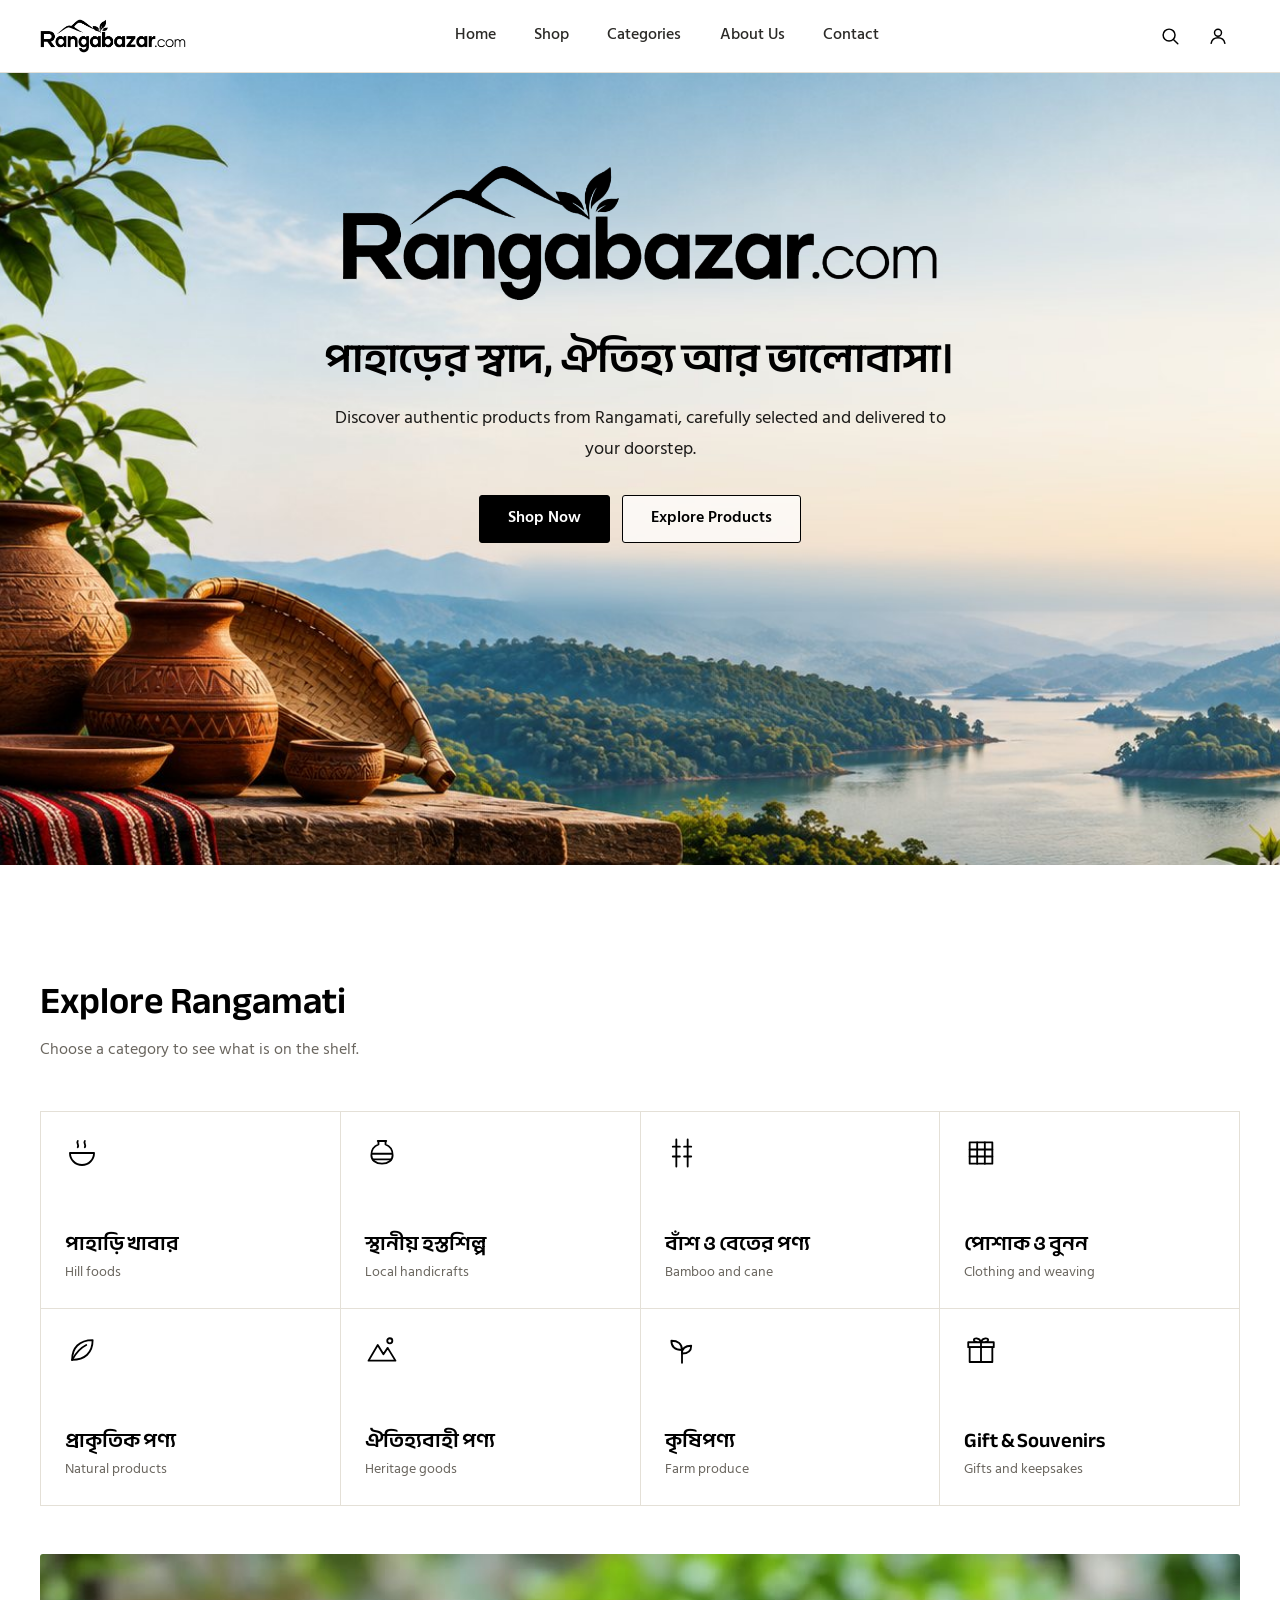
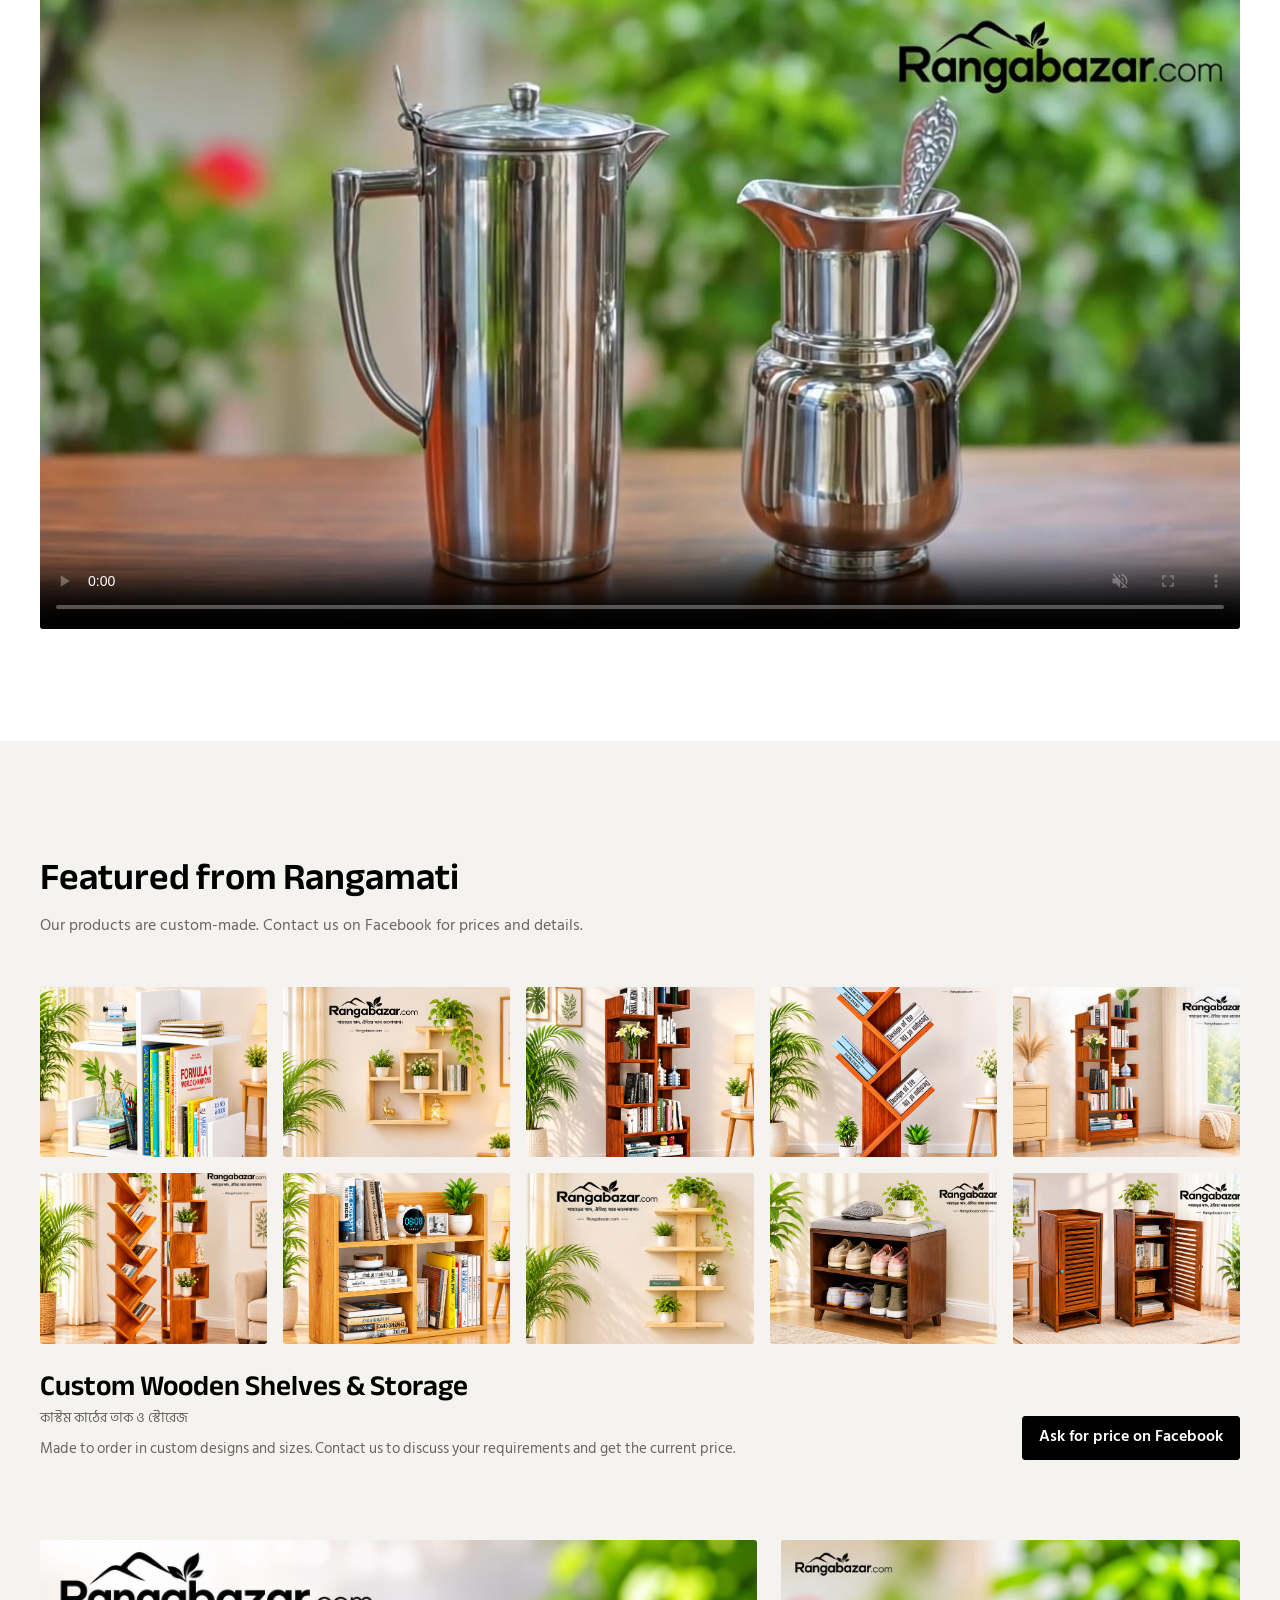
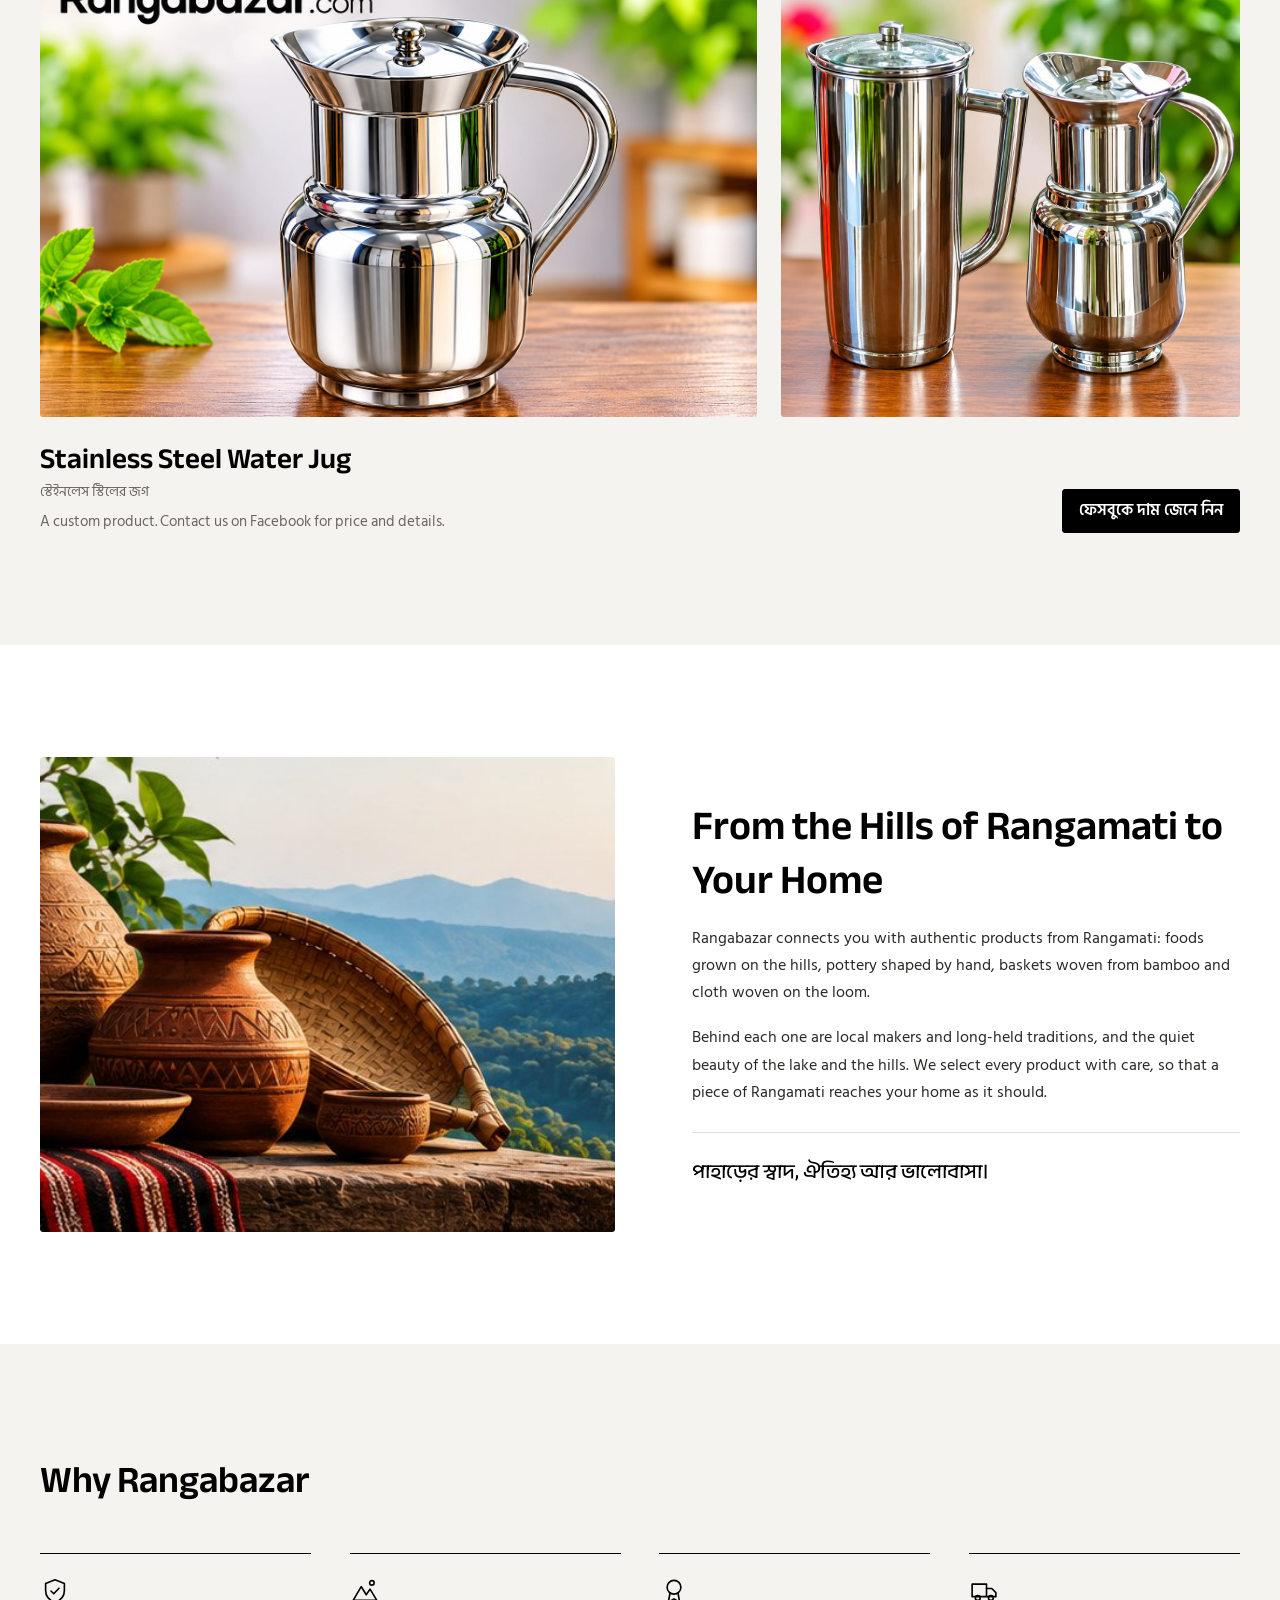
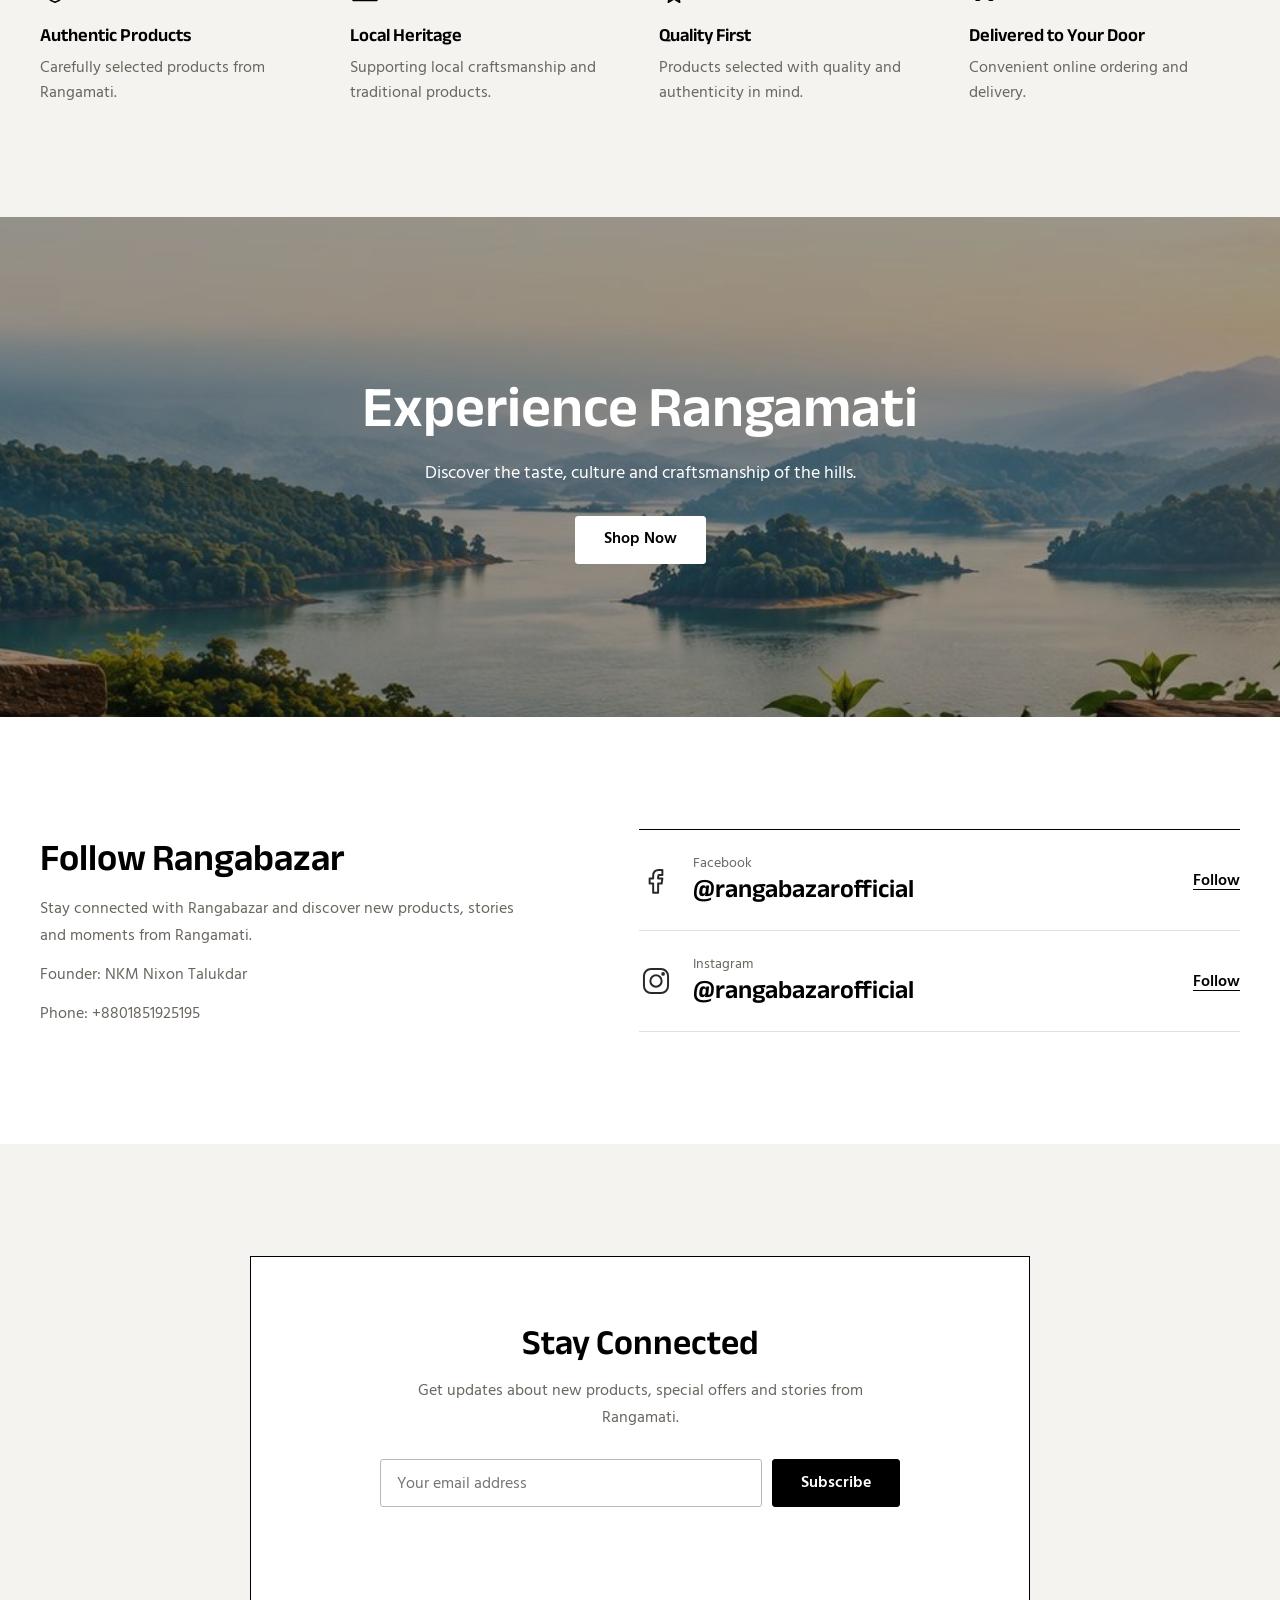
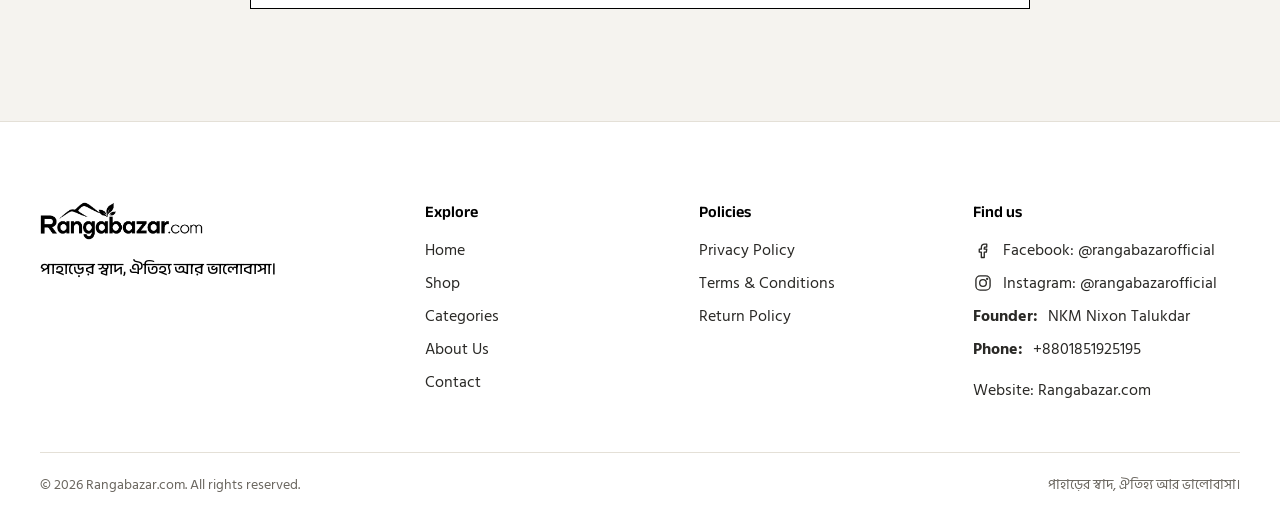
==== commit 9fe0cb41: "Add phone number to social section" ====
--- a/index.html
+++ b/index.html
@@ -155,7 +155,7 @@
 
 <section class="section" aria-labelledby="social-title">
   <div class="wrap social">
-    <div><h2 id="social-title">Follow Rangabazar</h2><p class="lede">Stay connected with Rangabazar and discover new products, stories and moments from Rangamati.</p><p class="lede">Founder: NKM Nixon Talukdar</p></div>
+    <div><h2 id="social-title">Follow Rangabazar</h2><p class="lede">Stay connected with Rangabazar and discover new products, stories and moments from Rangamati.</p><p class="lede">Founder: NKM Nixon Talukdar</p><p class="lede">Phone: <a href="tel:+8801851925195">+8801851925195</a></p></div>
     <div class="social__links">
       <a class="social__link" href="https://www.facebook.com/rangabazarofficial" target="_blank" rel="noopener"><svg class="icon" aria-hidden="true" focusable="false"><use href="#i-facebook"/></svg><span><small>Facebook</small><strong>@rangabazarofficial</strong></span><em>Follow</em></a>
       <a class="social__link" href="https://www.instagram.com/rangabazarofficial" target="_blank" rel="noopener"><svg class="icon" aria-hidden="true" focusable="false"><use href="#i-instagram"/></svg><span><small>Instagram</small><strong>@rangabazarofficial</strong></span><em>Follow</em></a>
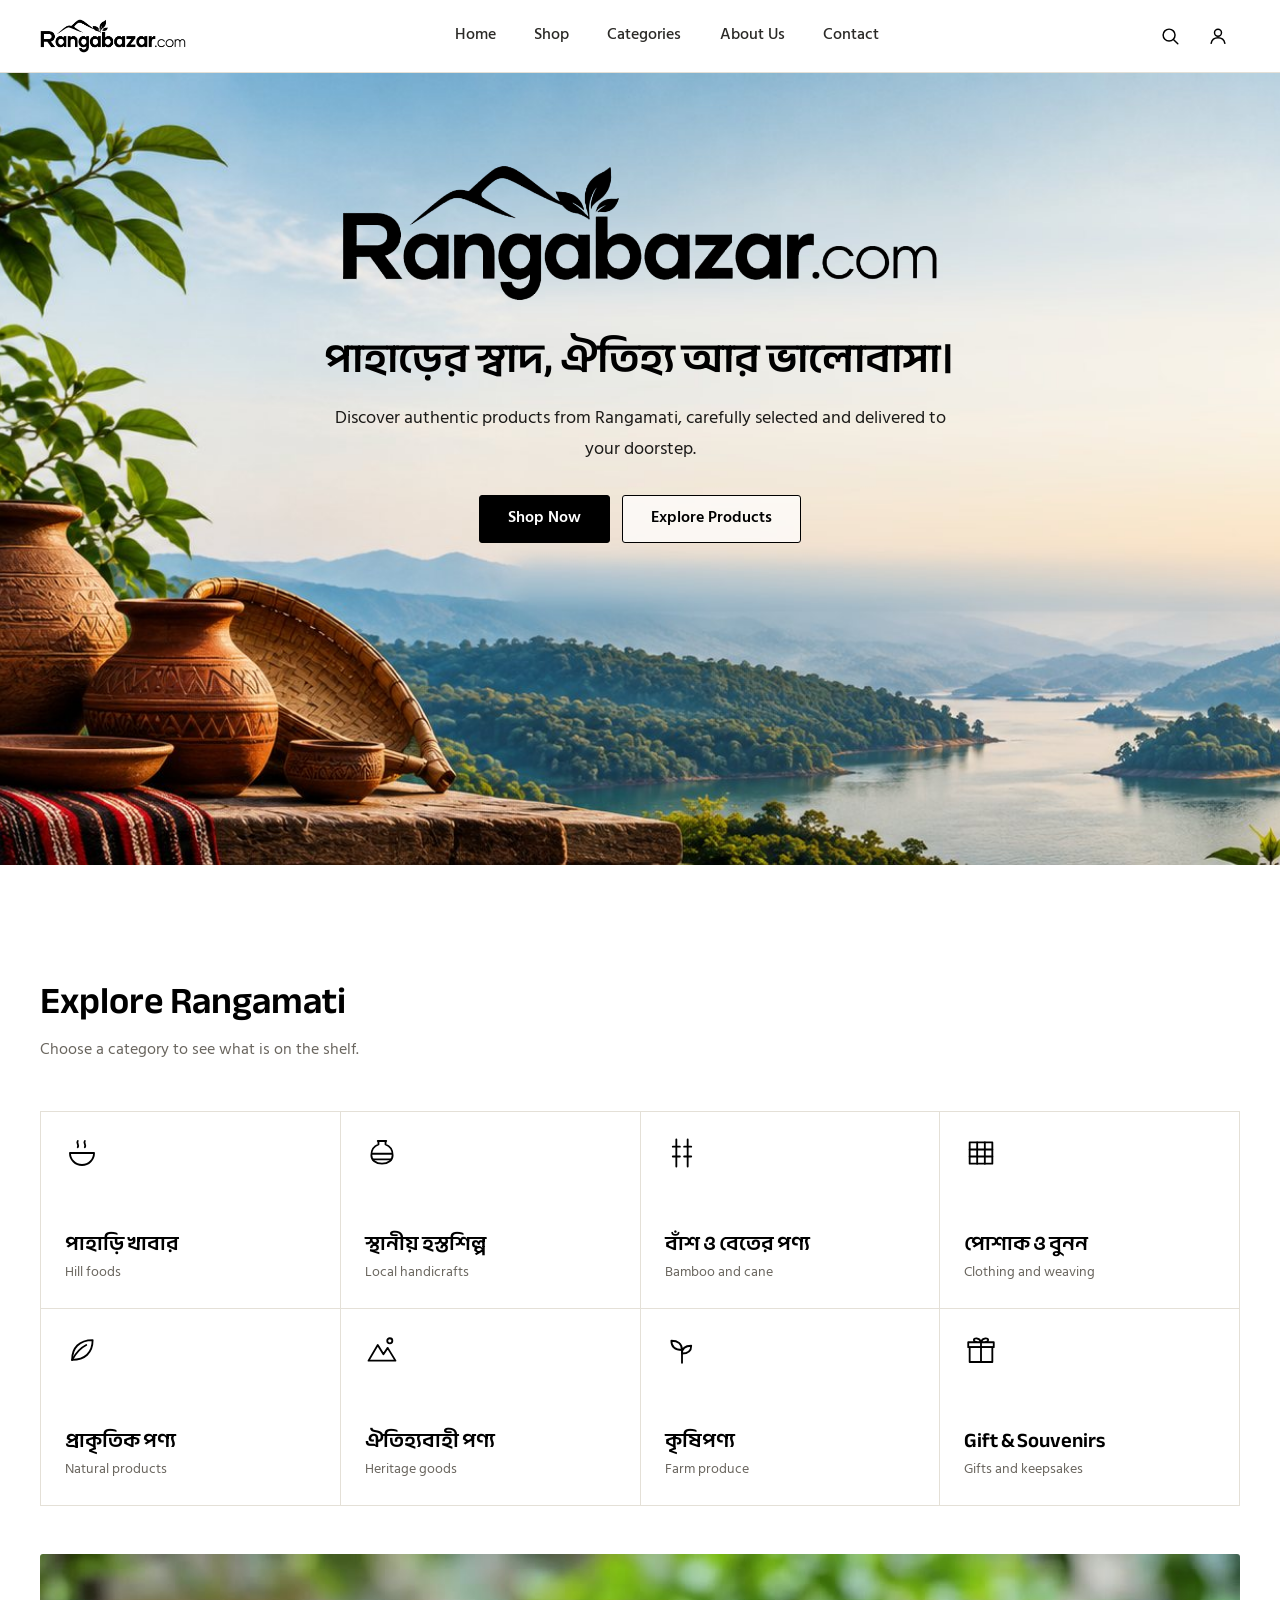
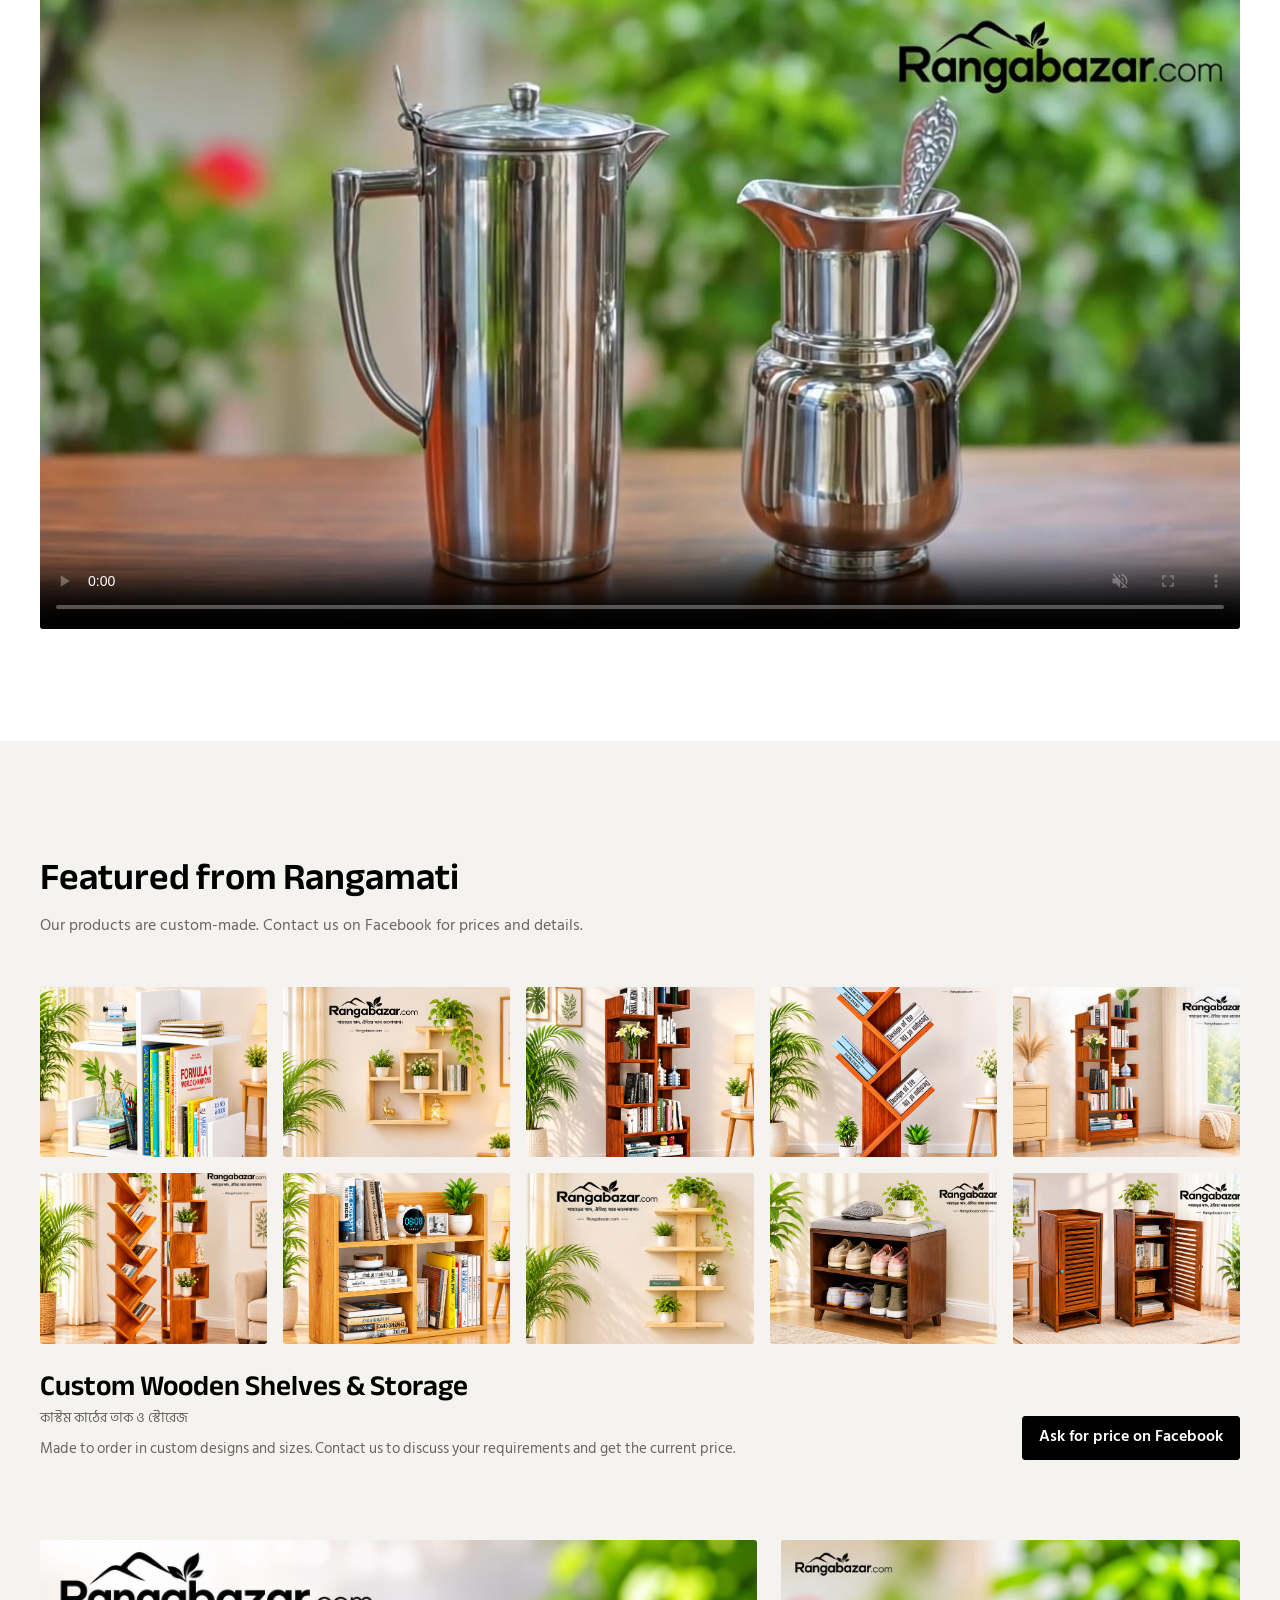
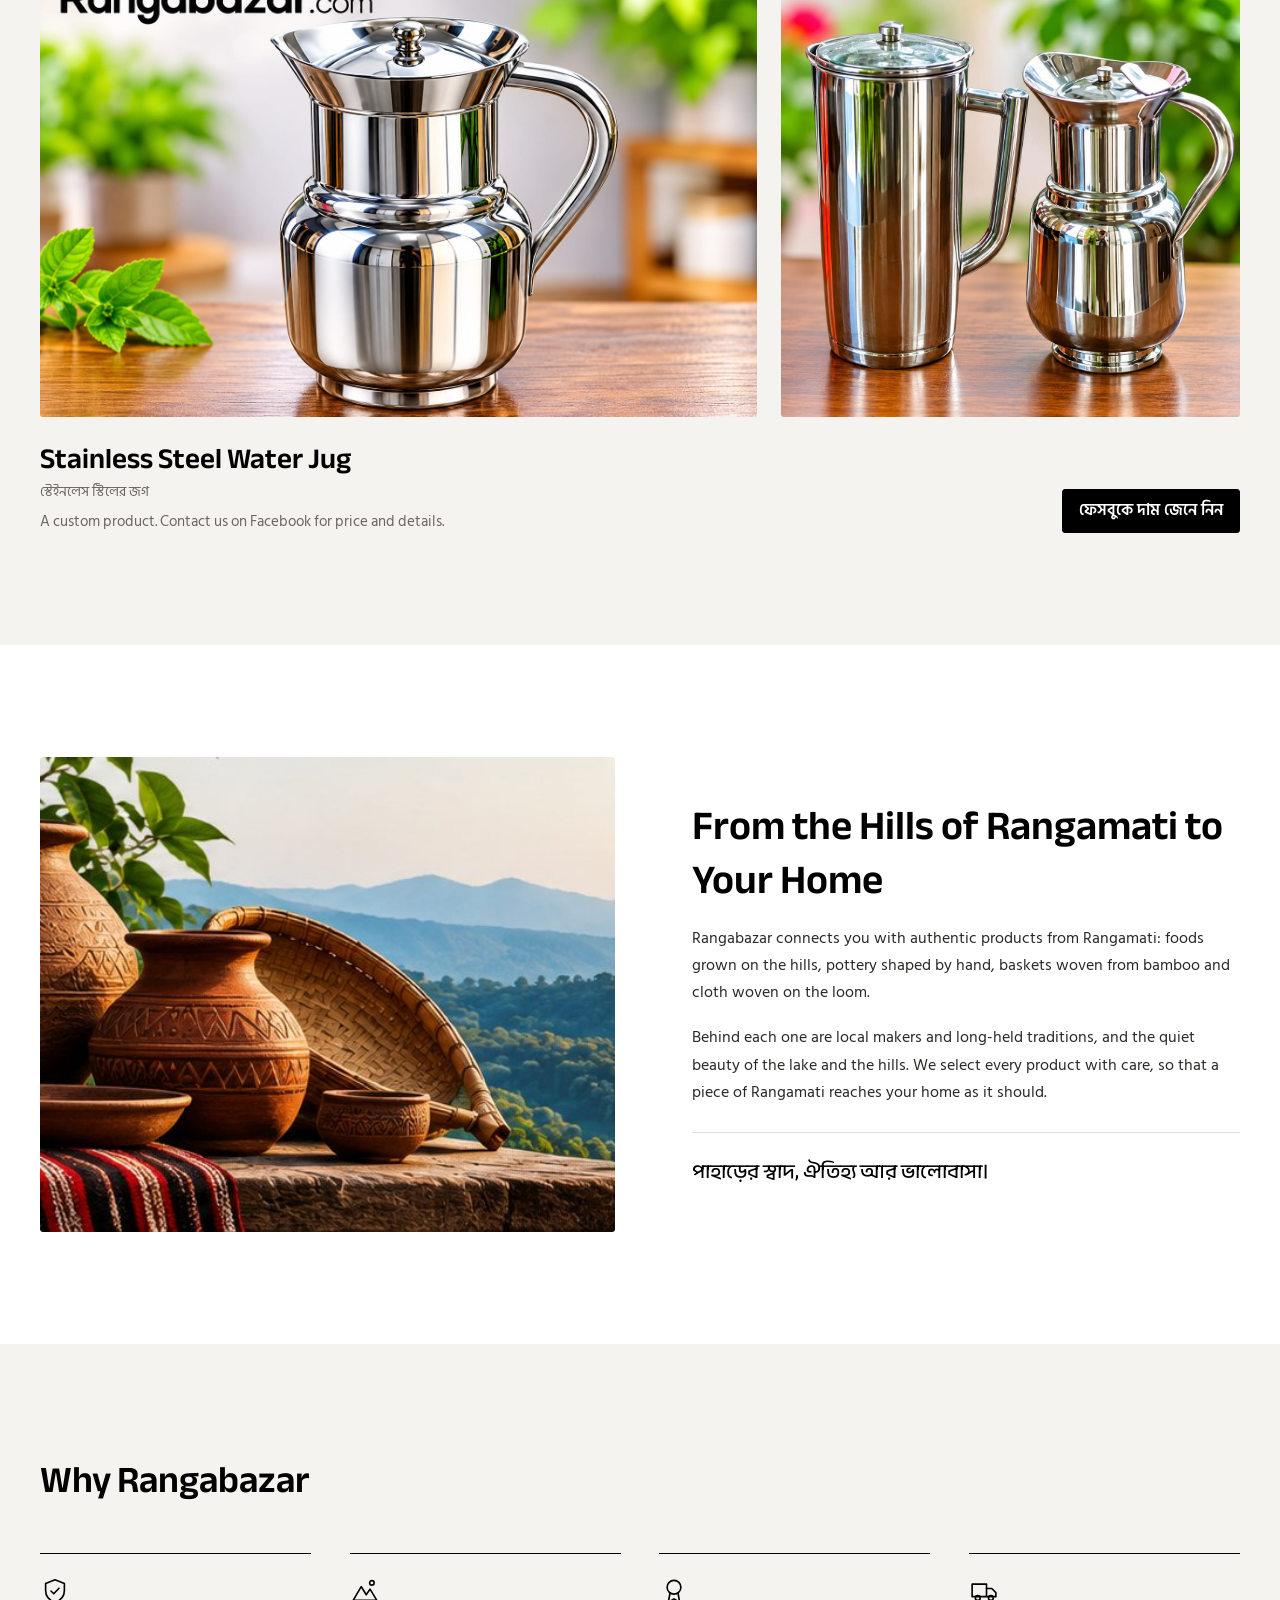
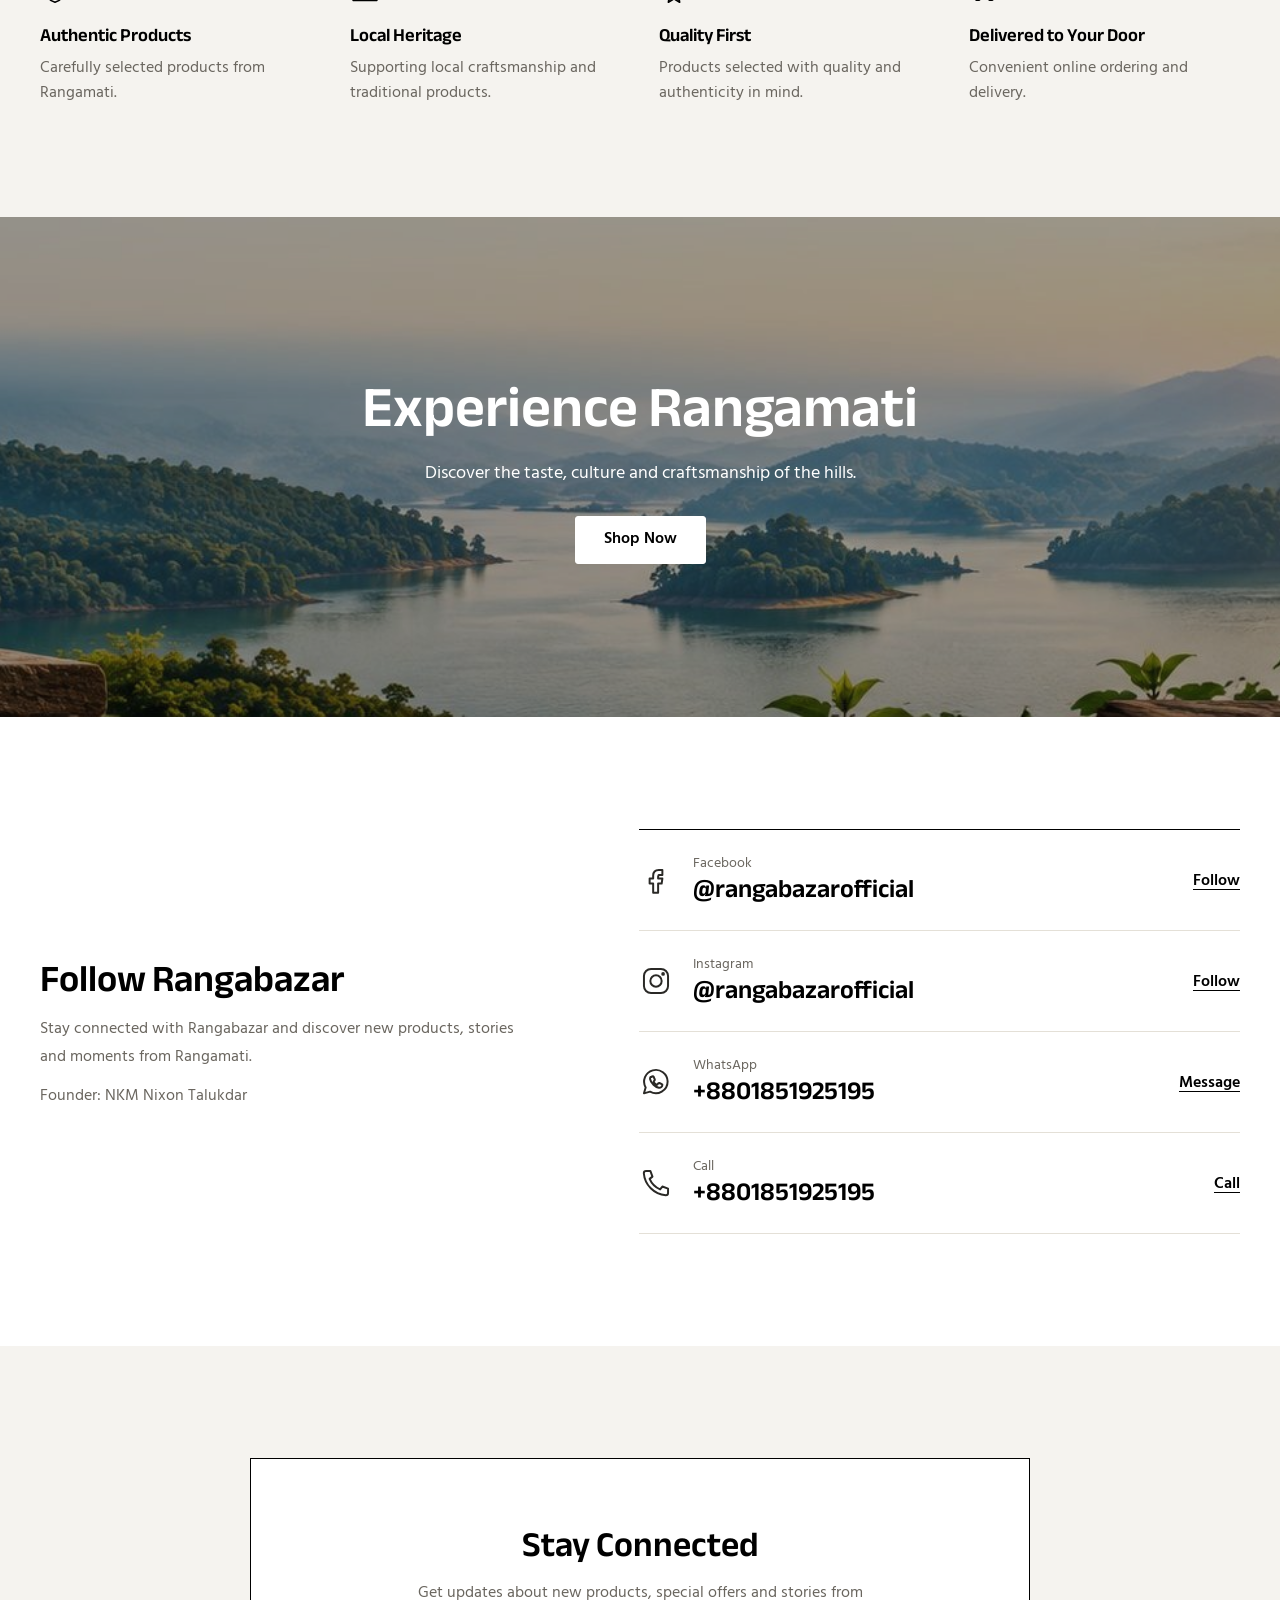
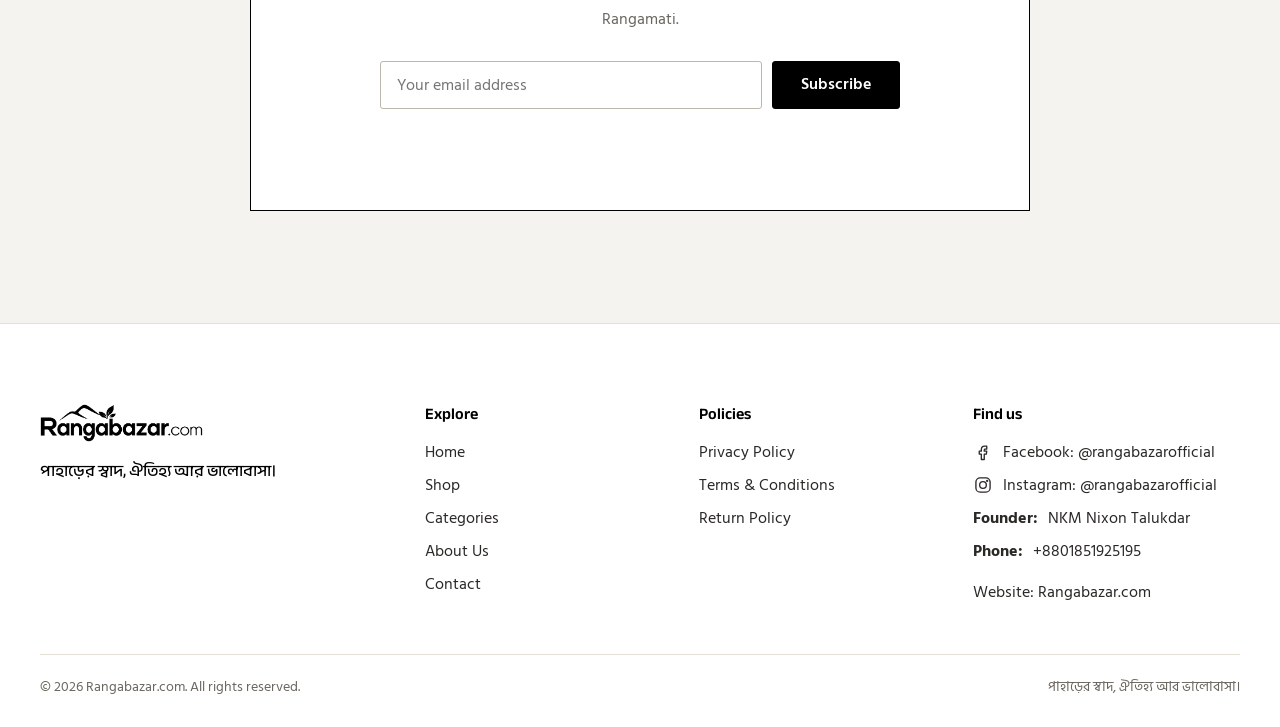
==== commit e4aec7bf: "Add WhatsApp and call links" ====
--- a/index.html
+++ b/index.html
@@ -36,6 +36,8 @@
 <symbol id="i-truck" viewBox="0 0 24 24"><path d="M2.5 6.5h11.5v10H2.5zM14 10h4.2l3.3 3.3v3.2H14"/><circle cx="7" cy="17.5" r="1.9"/><circle cx="17.5" cy="17.5" r="1.9"/></symbol>
 <symbol id="i-facebook" viewBox="0 0 24 24"><path d="M14 8.5h2.5V5H14c-2.5 0-4 1.6-4 4v2H7.5v3.5H10V21h3.5v-6.5H16l.5-3.5h-3V9.5c0-.7.4-1 1-1z"/></symbol>
 <symbol id="i-instagram" viewBox="0 0 24 24"><rect x="3.5" y="3.5" width="17" height="17" rx="5"/><circle cx="12" cy="12" r="4"/><circle cx="17" cy="7" r=".6"/></symbol>
+<symbol id="i-whatsapp" viewBox="0 0 24 24"><path d="M20.2 11.6a8.3 8.3 0 0 1-12.4 7.2L3.5 20l1.2-4.1a8.3 8.3 0 1 1 15.5-4.3Z"/><path d="M8.8 8.5c.3-.6.7-.6 1-.6.2 0 .4.1.5.4l.8 1.8c.1.2.1.4 0 .6l-.6.8c-.2.2-.1.4 0 .6.4.7 1.1 1.4 1.8 1.8.2.1.4.1.6-.1l.8-1c.2-.2.4-.2.7-.1l1.7.8c.3.1.4.3.4.5 0 .5-.3 1.2-.7 1.5-.5.4-1.1.6-1.8.5-1.2-.2-2.6-.9-3.8-2.1-1.4-1.3-2.2-2.9-2.4-4-.1-.6.1-1.1.4-1.5z"/></symbol>
+<symbol id="i-phone" viewBox="0 0 24 24"><path d="M5 3.5h3l1.5 4-2 1.6a14 14 0 0 0 7.4 7.4l1.6-2 4 1.5v3c0 .9-.7 1.6-1.6 1.6A16.9 16.9 0 0 1 3.4 5.1c0-.9.7-1.6 1.6-1.6Z"/></symbol>
 </defs></svg>
 <a class="skip" href="#main">Skip to content</a>
 <header class="site-header">
@@ -155,10 +157,12 @@
 
 <section class="section" aria-labelledby="social-title">
   <div class="wrap social">
-    <div><h2 id="social-title">Follow Rangabazar</h2><p class="lede">Stay connected with Rangabazar and discover new products, stories and moments from Rangamati.</p><p class="lede">Founder: NKM Nixon Talukdar</p><p class="lede">Phone: <a href="tel:+8801851925195">+8801851925195</a></p></div>
+    <div><h2 id="social-title">Follow Rangabazar</h2><p class="lede">Stay connected with Rangabazar and discover new products, stories and moments from Rangamati.</p><p class="lede">Founder: NKM Nixon Talukdar</p></div>
     <div class="social__links">
       <a class="social__link" href="https://www.facebook.com/rangabazarofficial" target="_blank" rel="noopener"><svg class="icon" aria-hidden="true" focusable="false"><use href="#i-facebook"/></svg><span><small>Facebook</small><strong>@rangabazarofficial</strong></span><em>Follow</em></a>
       <a class="social__link" href="https://www.instagram.com/rangabazarofficial" target="_blank" rel="noopener"><svg class="icon" aria-hidden="true" focusable="false"><use href="#i-instagram"/></svg><span><small>Instagram</small><strong>@rangabazarofficial</strong></span><em>Follow</em></a>
+      <a class="social__link" href="https://wa.me/8801851925195" target="_blank" rel="noopener"><svg class="icon" aria-hidden="true" focusable="false"><use href="#i-whatsapp"/></svg><span><small>WhatsApp</small><strong>+8801851925195</strong></span><em>Message</em></a>
+      <a class="social__link" href="tel:+8801851925195"><svg class="icon" aria-hidden="true" focusable="false"><use href="#i-phone"/></svg><span><small>Call</small><strong>+8801851925195</strong></span><em>Call</em></a>
     </div>
   </div>
 </section>
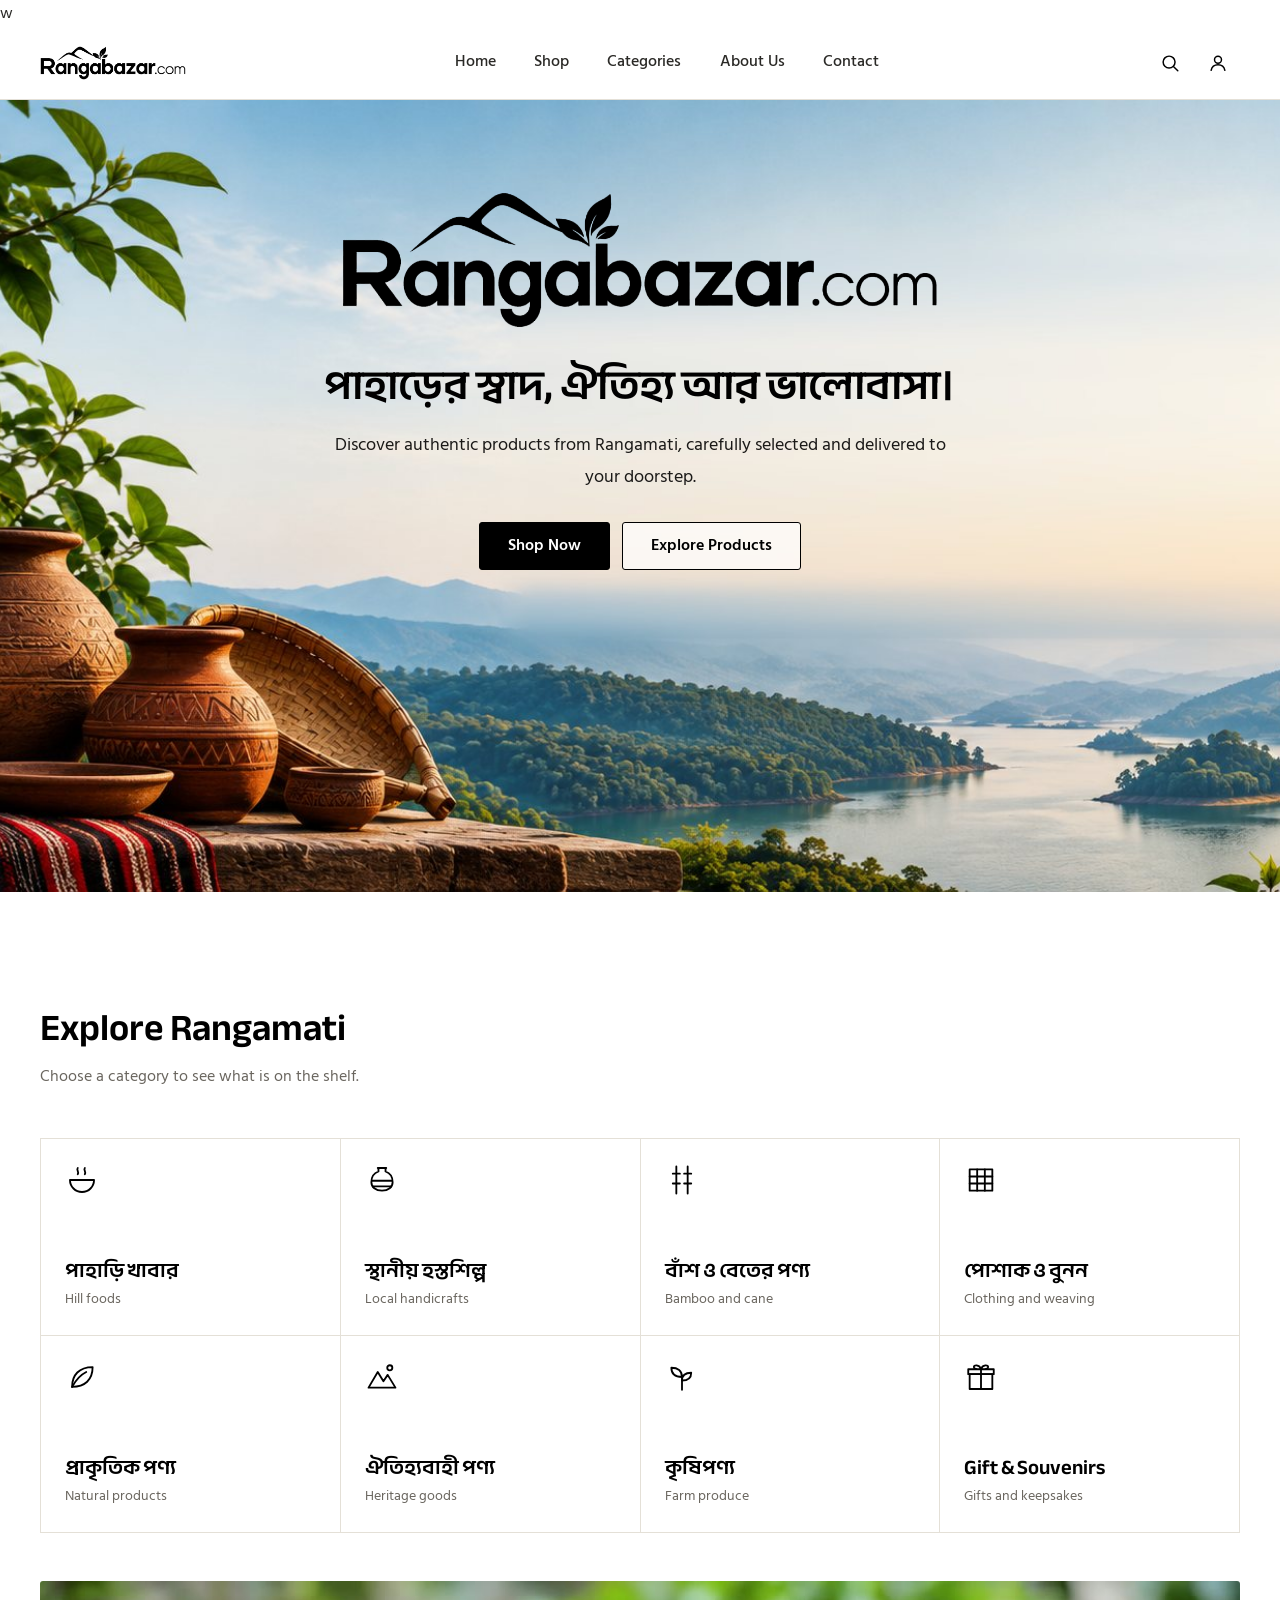
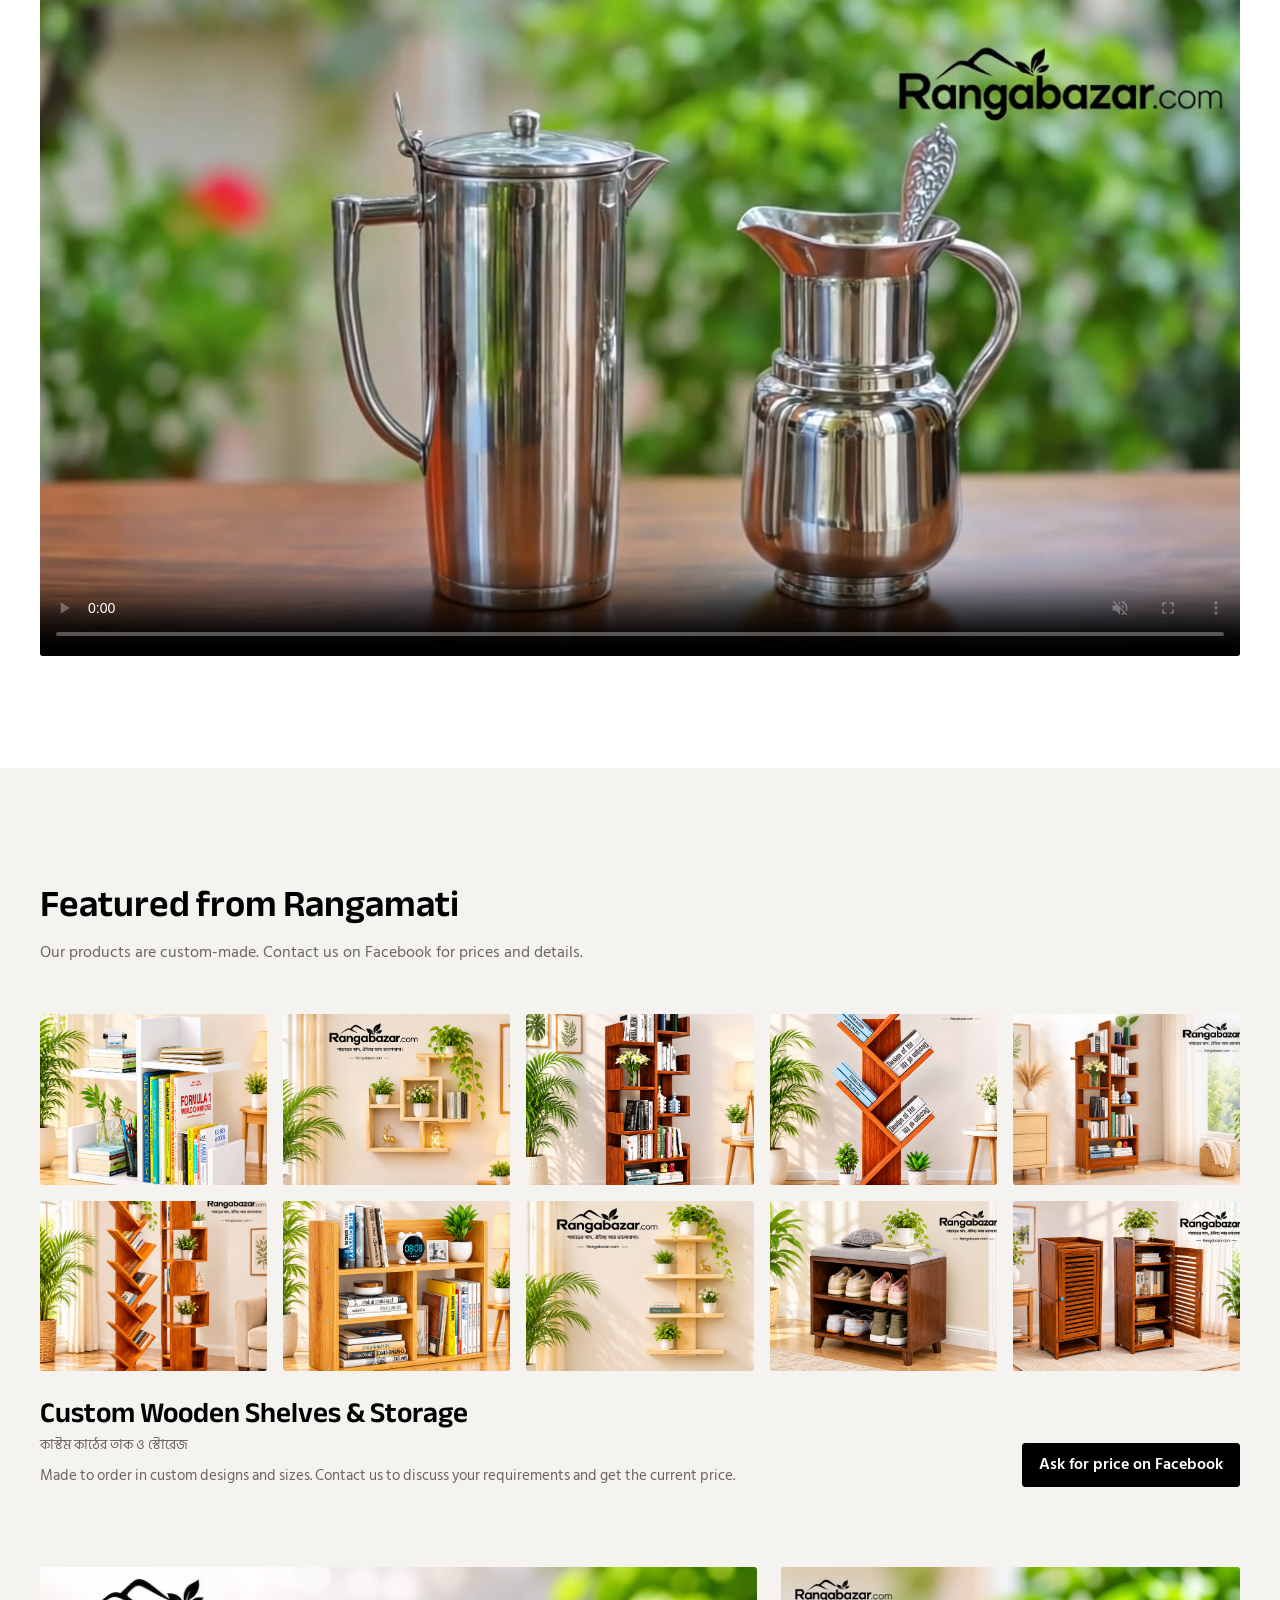
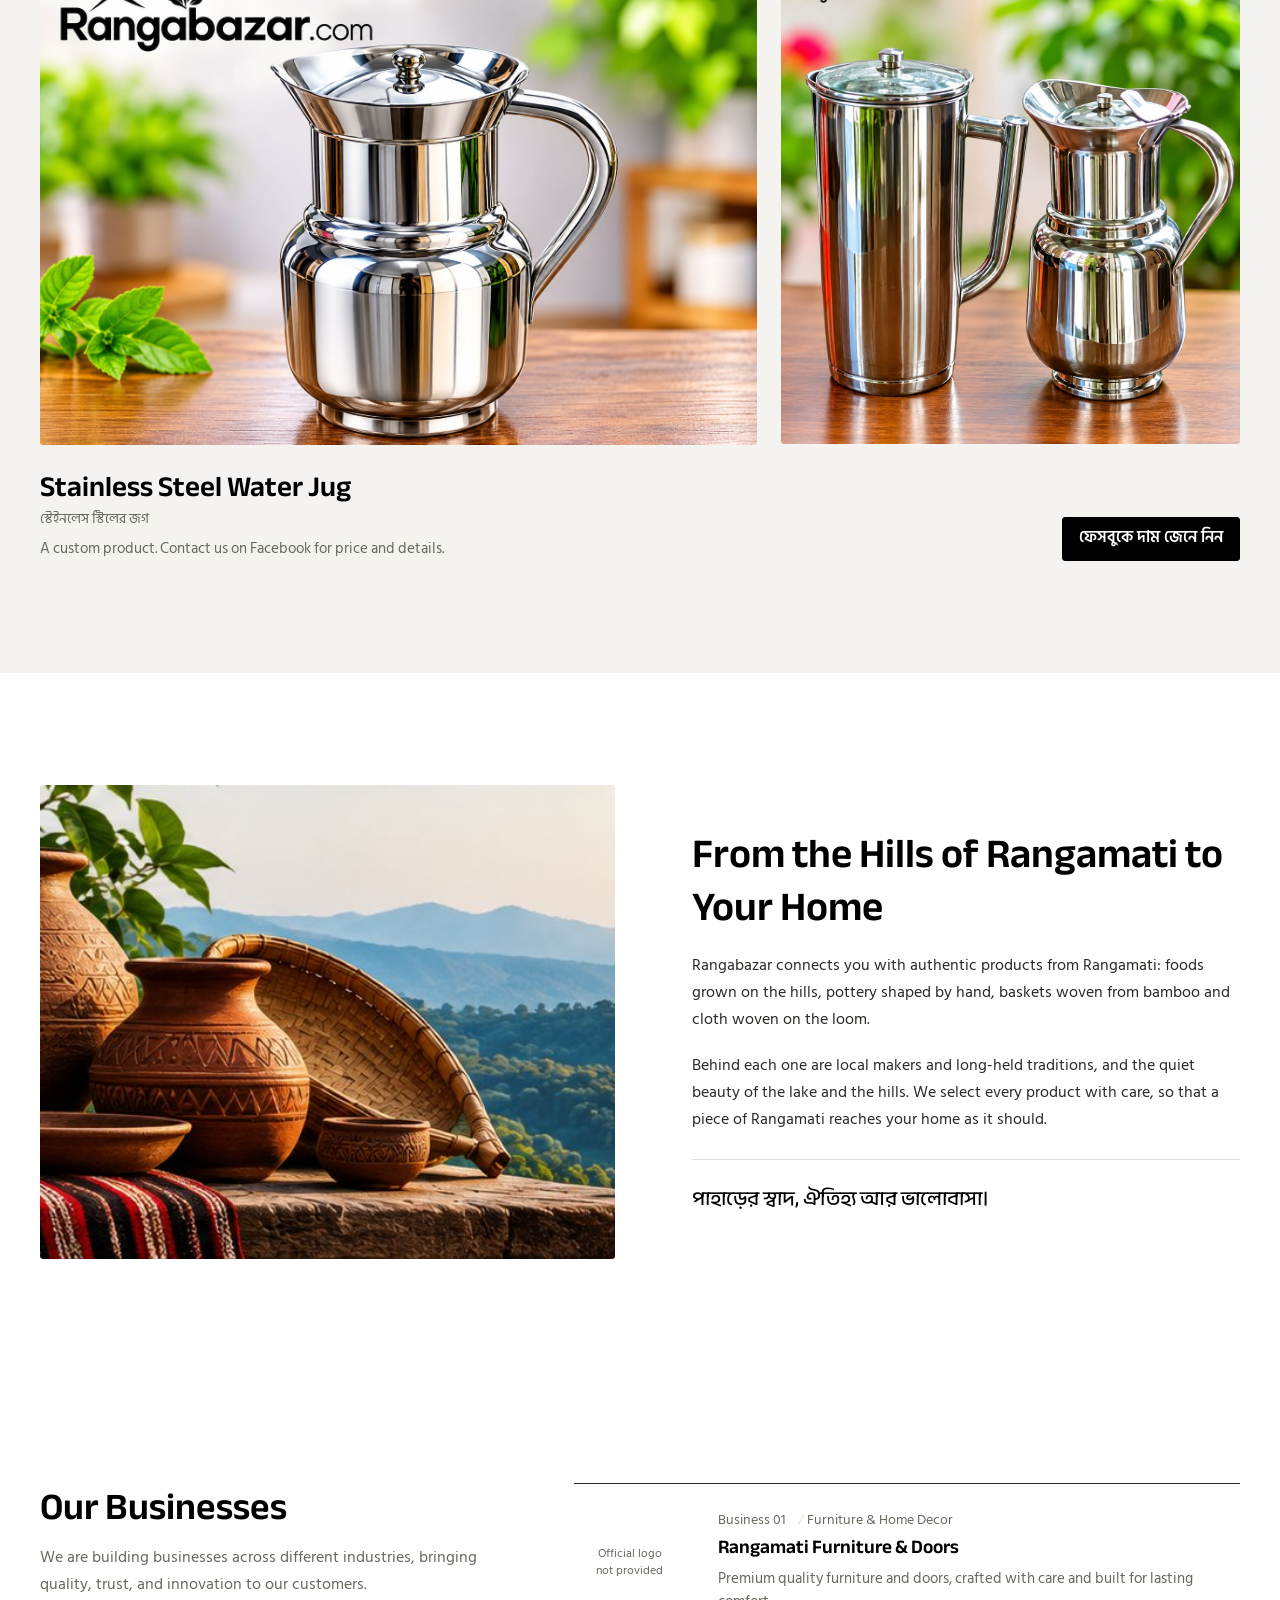
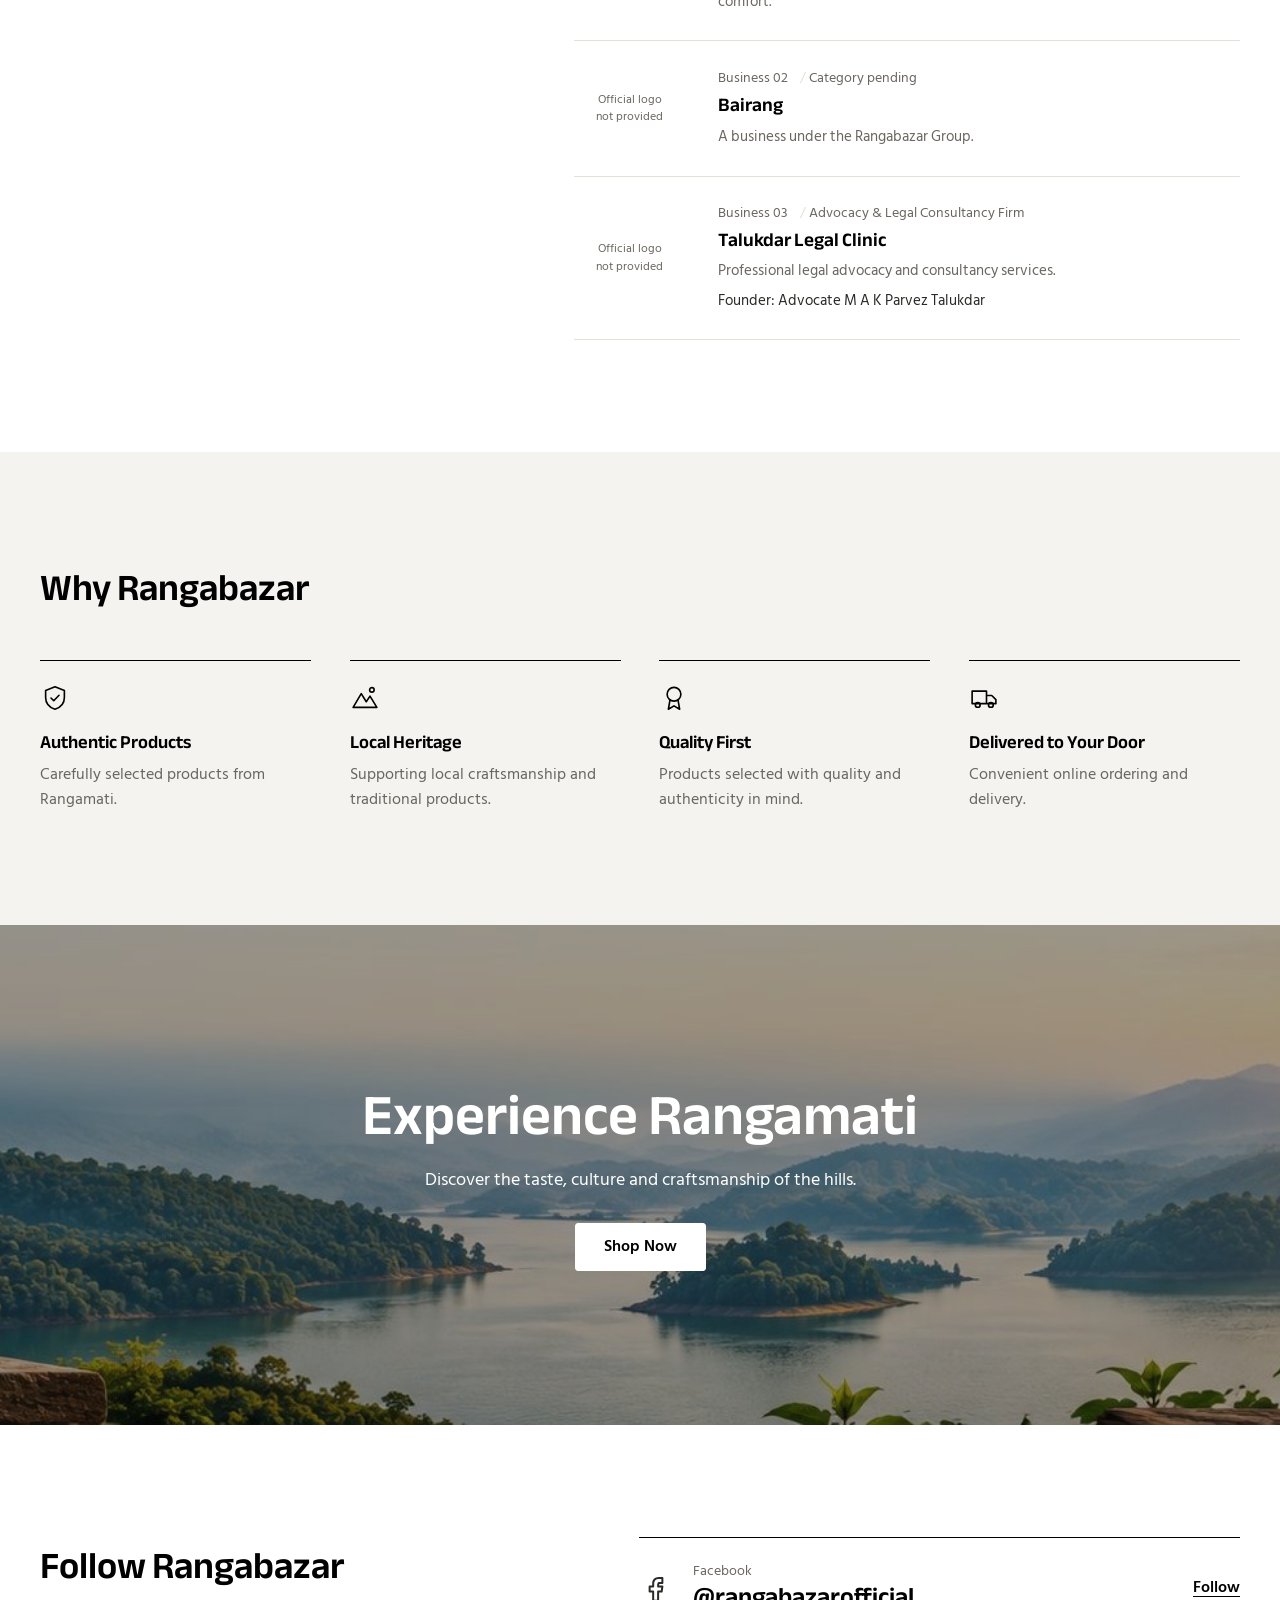
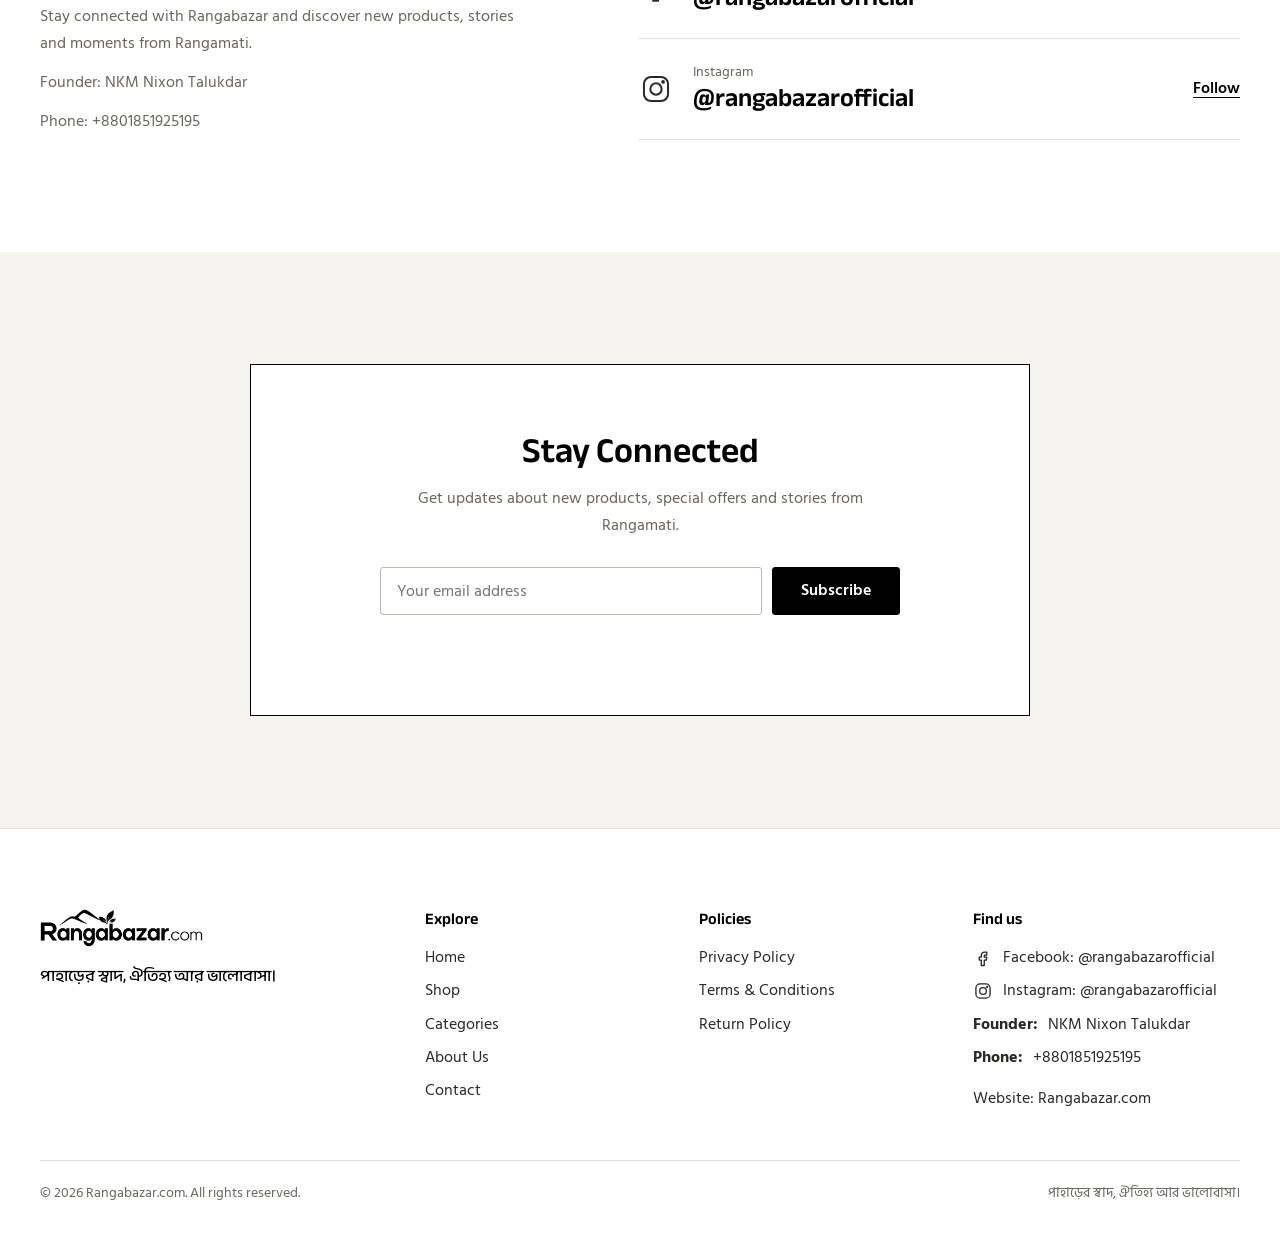
==== commit afded0b2: "Add Our Businesses section" ====
--- a/index.html
+++ b/index.html
@@ -1,4 +1,4 @@
-<!DOCTYPE html>
+w<!DOCTYPE html>
 <html lang="en">
 <head>
 <meta charset="utf-8">
@@ -36,8 +36,6 @@
 <symbol id="i-truck" viewBox="0 0 24 24"><path d="M2.5 6.5h11.5v10H2.5zM14 10h4.2l3.3 3.3v3.2H14"/><circle cx="7" cy="17.5" r="1.9"/><circle cx="17.5" cy="17.5" r="1.9"/></symbol>
 <symbol id="i-facebook" viewBox="0 0 24 24"><path d="M14 8.5h2.5V5H14c-2.5 0-4 1.6-4 4v2H7.5v3.5H10V21h3.5v-6.5H16l.5-3.5h-3V9.5c0-.7.4-1 1-1z"/></symbol>
 <symbol id="i-instagram" viewBox="0 0 24 24"><rect x="3.5" y="3.5" width="17" height="17" rx="5"/><circle cx="12" cy="12" r="4"/><circle cx="17" cy="7" r=".6"/></symbol>
-<symbol id="i-whatsapp" viewBox="0 0 24 24"><path d="M20.2 11.6a8.3 8.3 0 0 1-12.4 7.2L3.5 20l1.2-4.1a8.3 8.3 0 1 1 15.5-4.3Z"/><path d="M8.8 8.5c.3-.6.7-.6 1-.6.2 0 .4.1.5.4l.8 1.8c.1.2.1.4 0 .6l-.6.8c-.2.2-.1.4 0 .6.4.7 1.1 1.4 1.8 1.8.2.1.4.1.6-.1l.8-1c.2-.2.4-.2.7-.1l1.7.8c.3.1.4.3.4.5 0 .5-.3 1.2-.7 1.5-.5.4-1.1.6-1.8.5-1.2-.2-2.6-.9-3.8-2.1-1.4-1.3-2.2-2.9-2.4-4-.1-.6.1-1.1.4-1.5z"/></symbol>
-<symbol id="i-phone" viewBox="0 0 24 24"><path d="M5 3.5h3l1.5 4-2 1.6a14 14 0 0 0 7.4 7.4l1.6-2 4 1.5v3c0 .9-.7 1.6-1.6 1.6A16.9 16.9 0 0 1 3.4 5.1c0-.9.7-1.6 1.6-1.6Z"/></symbol>
 </defs></svg>
 <a class="skip" href="#main">Skip to content</a>
 <header class="site-header">
@@ -143,6 +141,42 @@
   </div>
 </section>
 
+<section class="section businesses" aria-labelledby="businesses-title">
+  <div class="wrap businesses__layout">
+    <header class="businesses__intro">
+      <h2 id="businesses-title">Our Businesses</h2>
+      <p>We are building businesses across different industries, bringing quality, trust, and innovation to our customers.</p>
+    </header>
+    <div class="businesses__list">
+      <article class="businesses__item">
+        <div class="businesses__logo"><span>Official logo<br>not provided</span></div>
+        <div class="businesses__copy">
+          <p class="businesses__category">Business 01 <span>Furniture &amp; Home Decor</span></p>
+          <h3>Rangamati Furniture &amp; Doors</h3>
+          <p class="businesses__description">Premium quality furniture and doors, crafted with care and built for lasting comfort.</p>
+        </div>
+      </article>
+      <article class="businesses__item">
+        <div class="businesses__logo"><span>Official logo<br>not provided</span></div>
+        <div class="businesses__copy">
+          <p class="businesses__category">Business 02 <span>Category pending</span></p>
+          <h3>Bairang</h3>
+          <p class="businesses__description">A business under the Rangabazar Group.</p>
+        </div>
+      </article>
+      <article class="businesses__item">
+        <div class="businesses__logo"><span>Official logo<br>not provided</span></div>
+        <div class="businesses__copy">
+          <p class="businesses__category">Business 03 <span>Advocacy &amp; Legal Consultancy Firm</span></p>
+          <h3>Talukdar Legal Clinic</h3>
+          <p class="businesses__description">Professional legal advocacy and consultancy services.</p>
+          <p class="businesses__founder">Founder: Advocate M A K Parvez Talukdar</p>
+        </div>
+      </article>
+    </div>
+  </div>
+</section>
+
 <section class="section section--warm" aria-labelledby="why-title">
   <div class="wrap">
     <div class="section__head"><h2 id="why-title">Why Rangabazar</h2></div>
@@ -157,12 +191,10 @@
 
 <section class="section" aria-labelledby="social-title">
   <div class="wrap social">
-    <div><h2 id="social-title">Follow Rangabazar</h2><p class="lede">Stay connected with Rangabazar and discover new products, stories and moments from Rangamati.</p><p class="lede">Founder: NKM Nixon Talukdar</p></div>
+    <div><h2 id="social-title">Follow Rangabazar</h2><p class="lede">Stay connected with Rangabazar and discover new products, stories and moments from Rangamati.</p><p class="lede">Founder: NKM Nixon Talukdar</p><p class="lede">Phone: <a href="tel:+8801851925195">+8801851925195</a></p></div>
     <div class="social__links">
       <a class="social__link" href="https://www.facebook.com/rangabazarofficial" target="_blank" rel="noopener"><svg class="icon" aria-hidden="true" focusable="false"><use href="#i-facebook"/></svg><span><small>Facebook</small><strong>@rangabazarofficial</strong></span><em>Follow</em></a>
       <a class="social__link" href="https://www.instagram.com/rangabazarofficial" target="_blank" rel="noopener"><svg class="icon" aria-hidden="true" focusable="false"><use href="#i-instagram"/></svg><span><small>Instagram</small><strong>@rangabazarofficial</strong></span><em>Follow</em></a>
-      <a class="social__link" href="https://wa.me/8801851925195" target="_blank" rel="noopener"><svg class="icon" aria-hidden="true" focusable="false"><use href="#i-whatsapp"/></svg><span><small>WhatsApp</small><strong>+8801851925195</strong></span><em>Message</em></a>
-      <a class="social__link" href="tel:+8801851925195"><svg class="icon" aria-hidden="true" focusable="false"><use href="#i-phone"/></svg><span><small>Call</small><strong>+8801851925195</strong></span><em>Call</em></a>
     </div>
   </div>
 </section>
--- a/assets/css/style.css
+++ b/assets/css/style.css
@@ -81,6 +81,23 @@
 .section__head h2{font-size:clamp(1.6rem,3vw,2.35rem)}
 .section__head p{margin-top:10px;color:var(--muted)}
 .section__head--row{max-width:none;display:flex;align-items:flex-end;justify-content:space-between;gap:20px;flex-wrap:wrap}
+
+/* Businesses */
+.businesses__layout{display:grid;grid-template-columns:minmax(220px,.8fr) minmax(0,1.2fr);gap:clamp(36px,7vw,96px);align-items:start}
+.businesses__intro{max-width:28rem}
+.businesses__intro h2{font-size:clamp(1.7rem,3vw,2.35rem)}
+.businesses__intro p{margin-top:12px;color:var(--muted)}
+.businesses__list{border-top:1px solid var(--text)}
+.businesses__item{display:grid;grid-template-columns:112px minmax(0,1fr);align-items:center;gap:clamp(18px,3vw,32px);padding:26px 0;border-bottom:1px solid var(--line);transition:padding-left .2s}
+.businesses__item:hover{padding-left:6px}
+.businesses__logo{display:grid;place-items:center;width:112px;aspect-ratio:1.35;background:#fff;color:var(--muted);text-align:center;font-size:.78rem;line-height:1.4}
+.businesses__logo img{width:100%;height:100%;object-fit:contain}
+.businesses__copy{min-width:0}
+.businesses__category{display:flex;flex-wrap:wrap;gap:4px 12px;color:var(--muted);font-size:.88rem;line-height:1.4}
+.businesses__category span::before{content:"/ ";color:var(--line)}
+.businesses__copy h3{margin-top:5px;font-size:1.2rem;line-height:1.35;overflow-wrap:anywhere}
+.businesses__description,.businesses__founder{margin-top:6px;color:var(--muted);font-size:.95rem;line-height:1.55}
+.businesses__founder{color:var(--text)}
 
 /* Categories — a joined ledger grid */
 .cats{display:grid;grid-template-columns:repeat(4,1fr);gap:1px;background:var(--line);border:1px solid var(--line)}
@@ -211,6 +228,7 @@
   .cats{grid-template-columns:repeat(2,1fr)}
   .why{grid-template-columns:repeat(2,1fr);row-gap:36px}
   .foot{grid-template-columns:1fr 1fr}
+  .businesses__layout{grid-template-columns:1fr;gap:32px}
 }
 @media (max-width:900px){
   .bar{grid-template-columns:1fr auto;height:64px}
@@ -235,6 +253,8 @@
   .cat{min-height:164px;padding:18px;gap:24px}
   .cat strong{font-size:1.1rem}
   .why{grid-template-columns:1fr}
+  .businesses__item{grid-template-columns:1fr;gap:14px;padding:22px 0}
+  .businesses__logo{width:96px}
   .news form{flex-direction:column}
   .foot{grid-template-columns:1fr}
   .hero{min-height:620px}
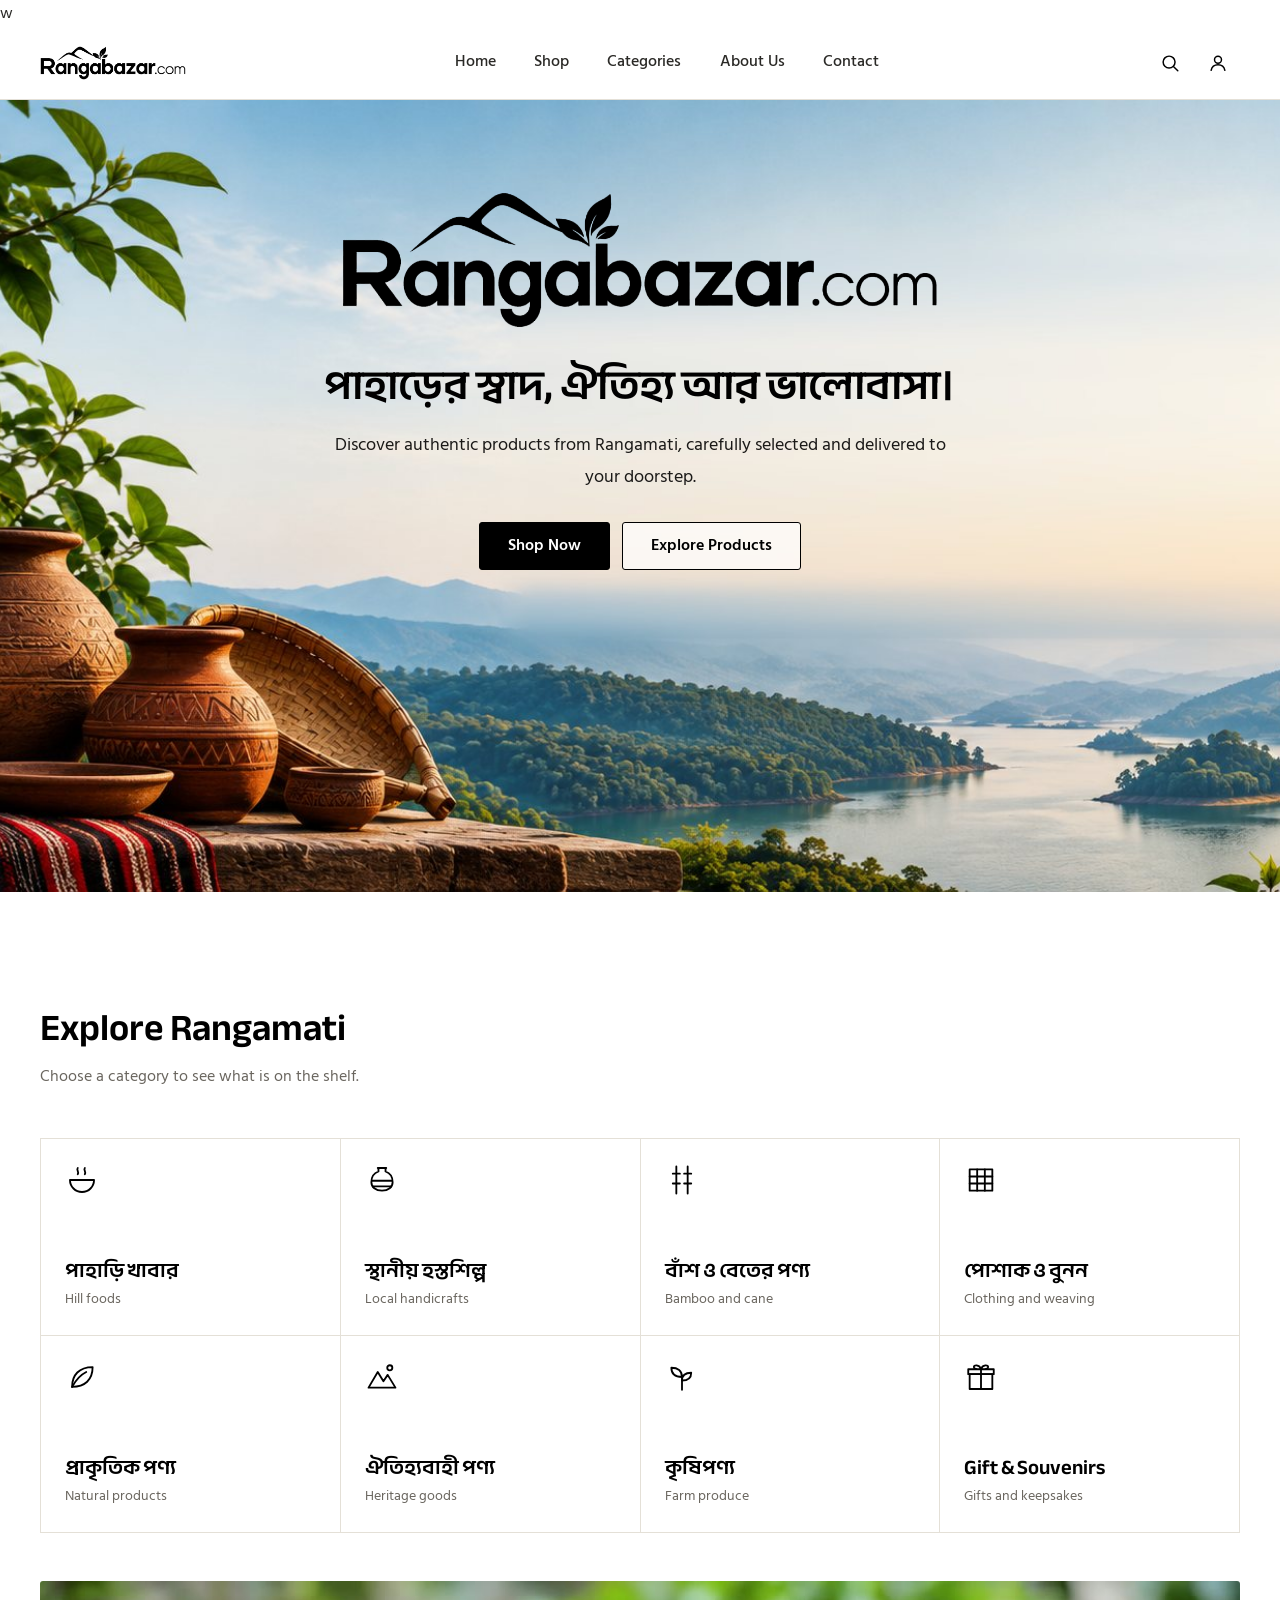
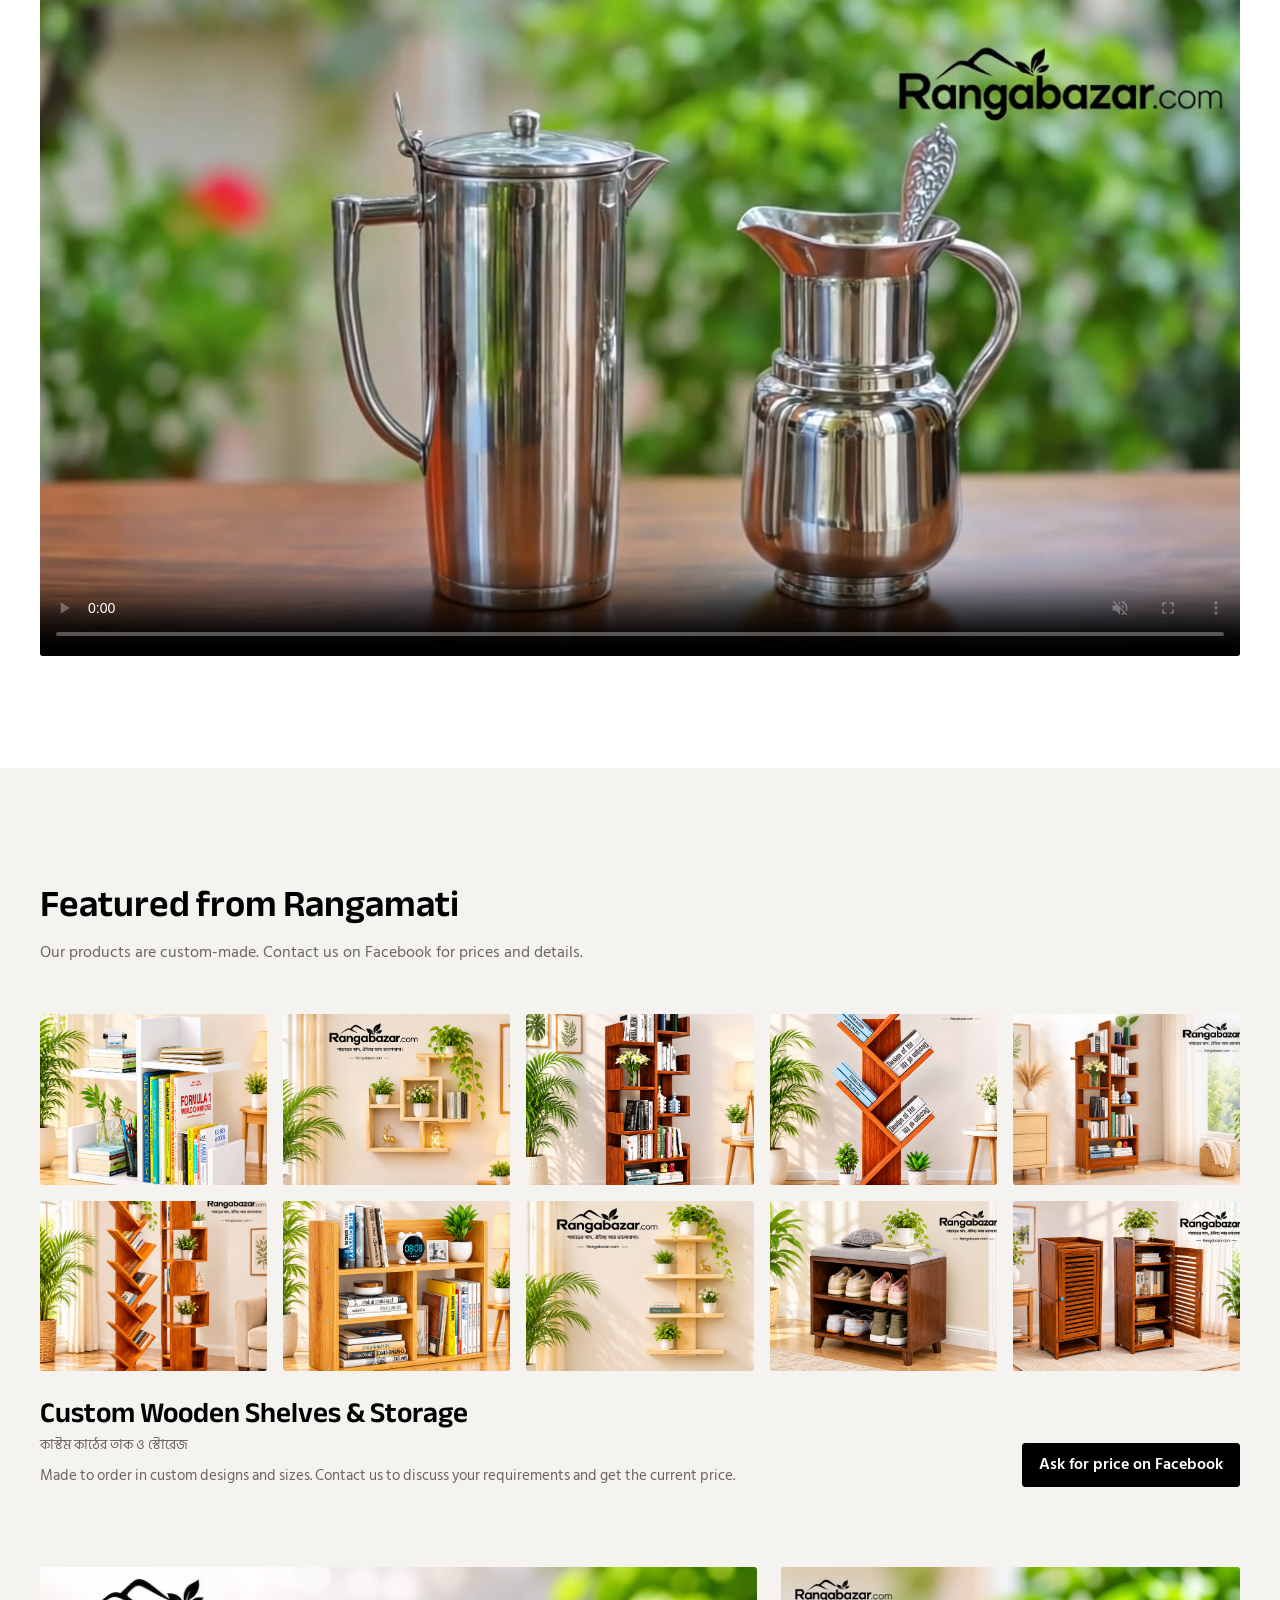
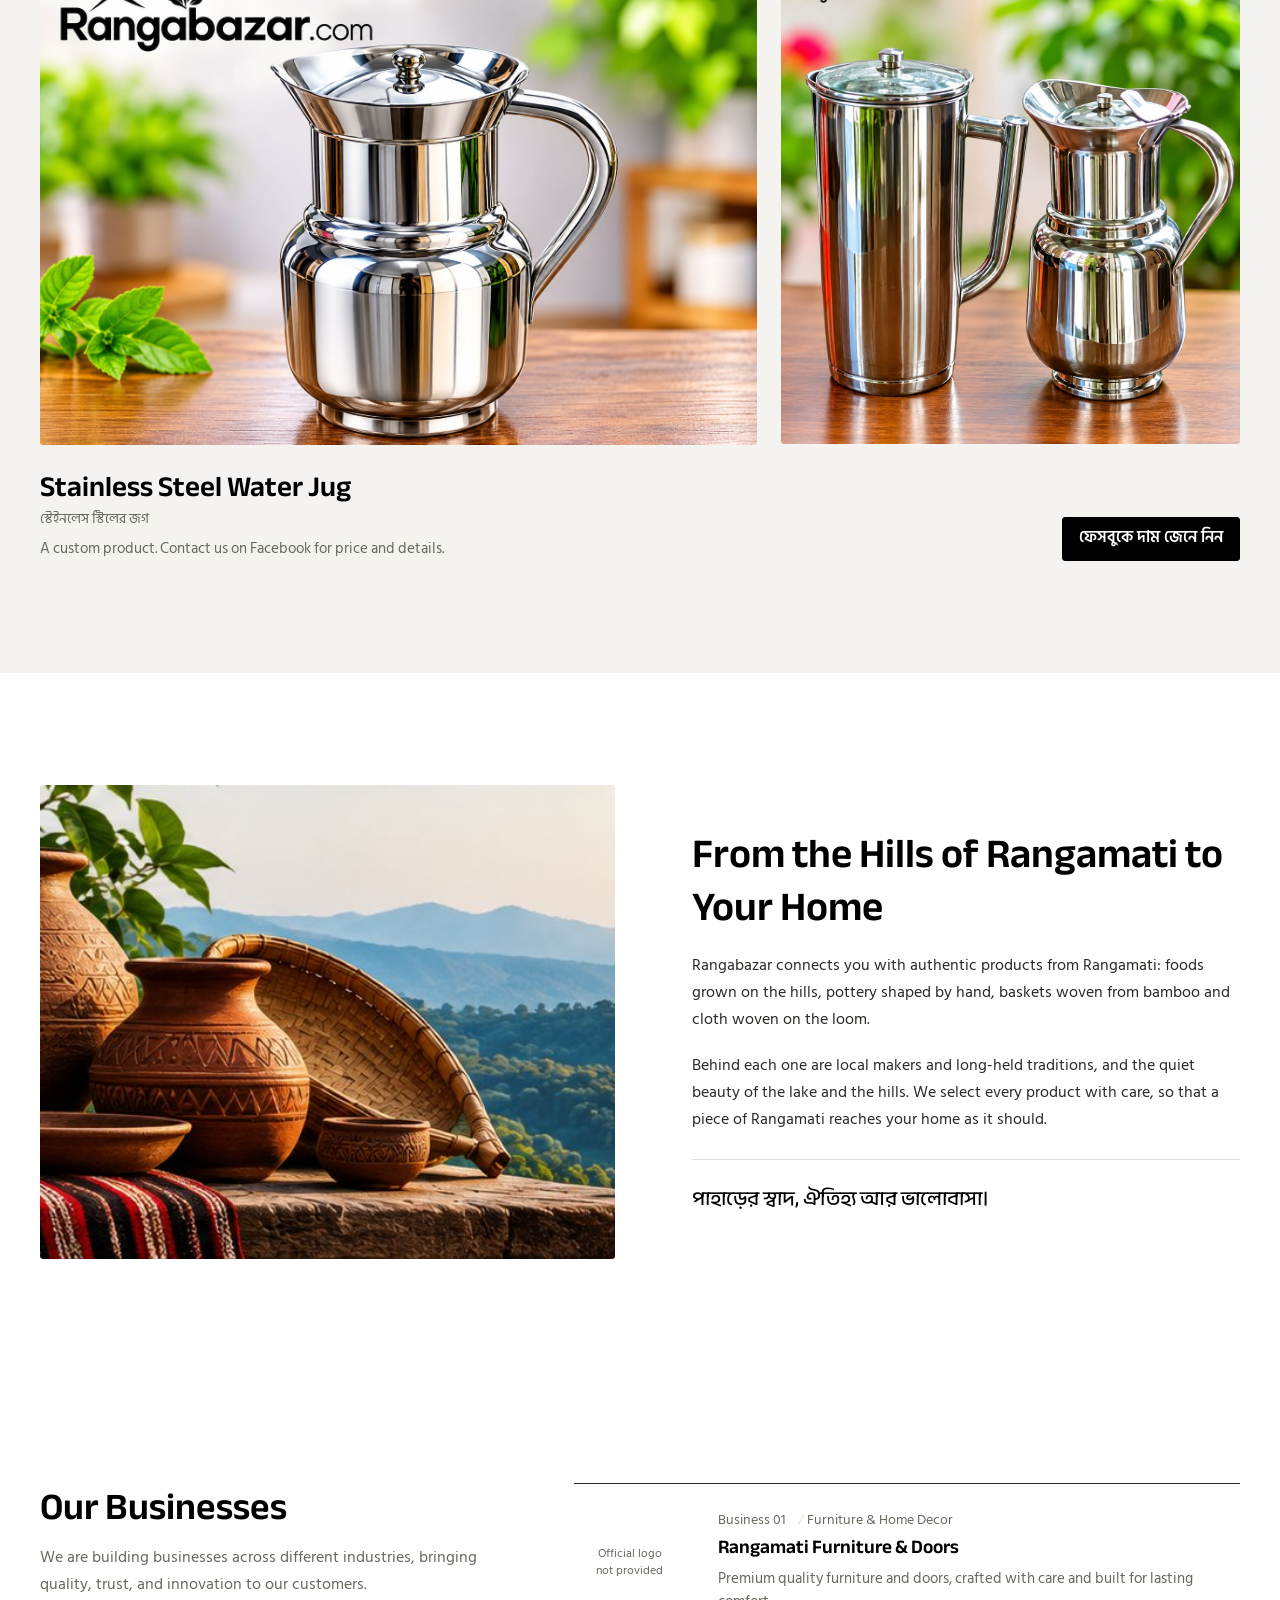
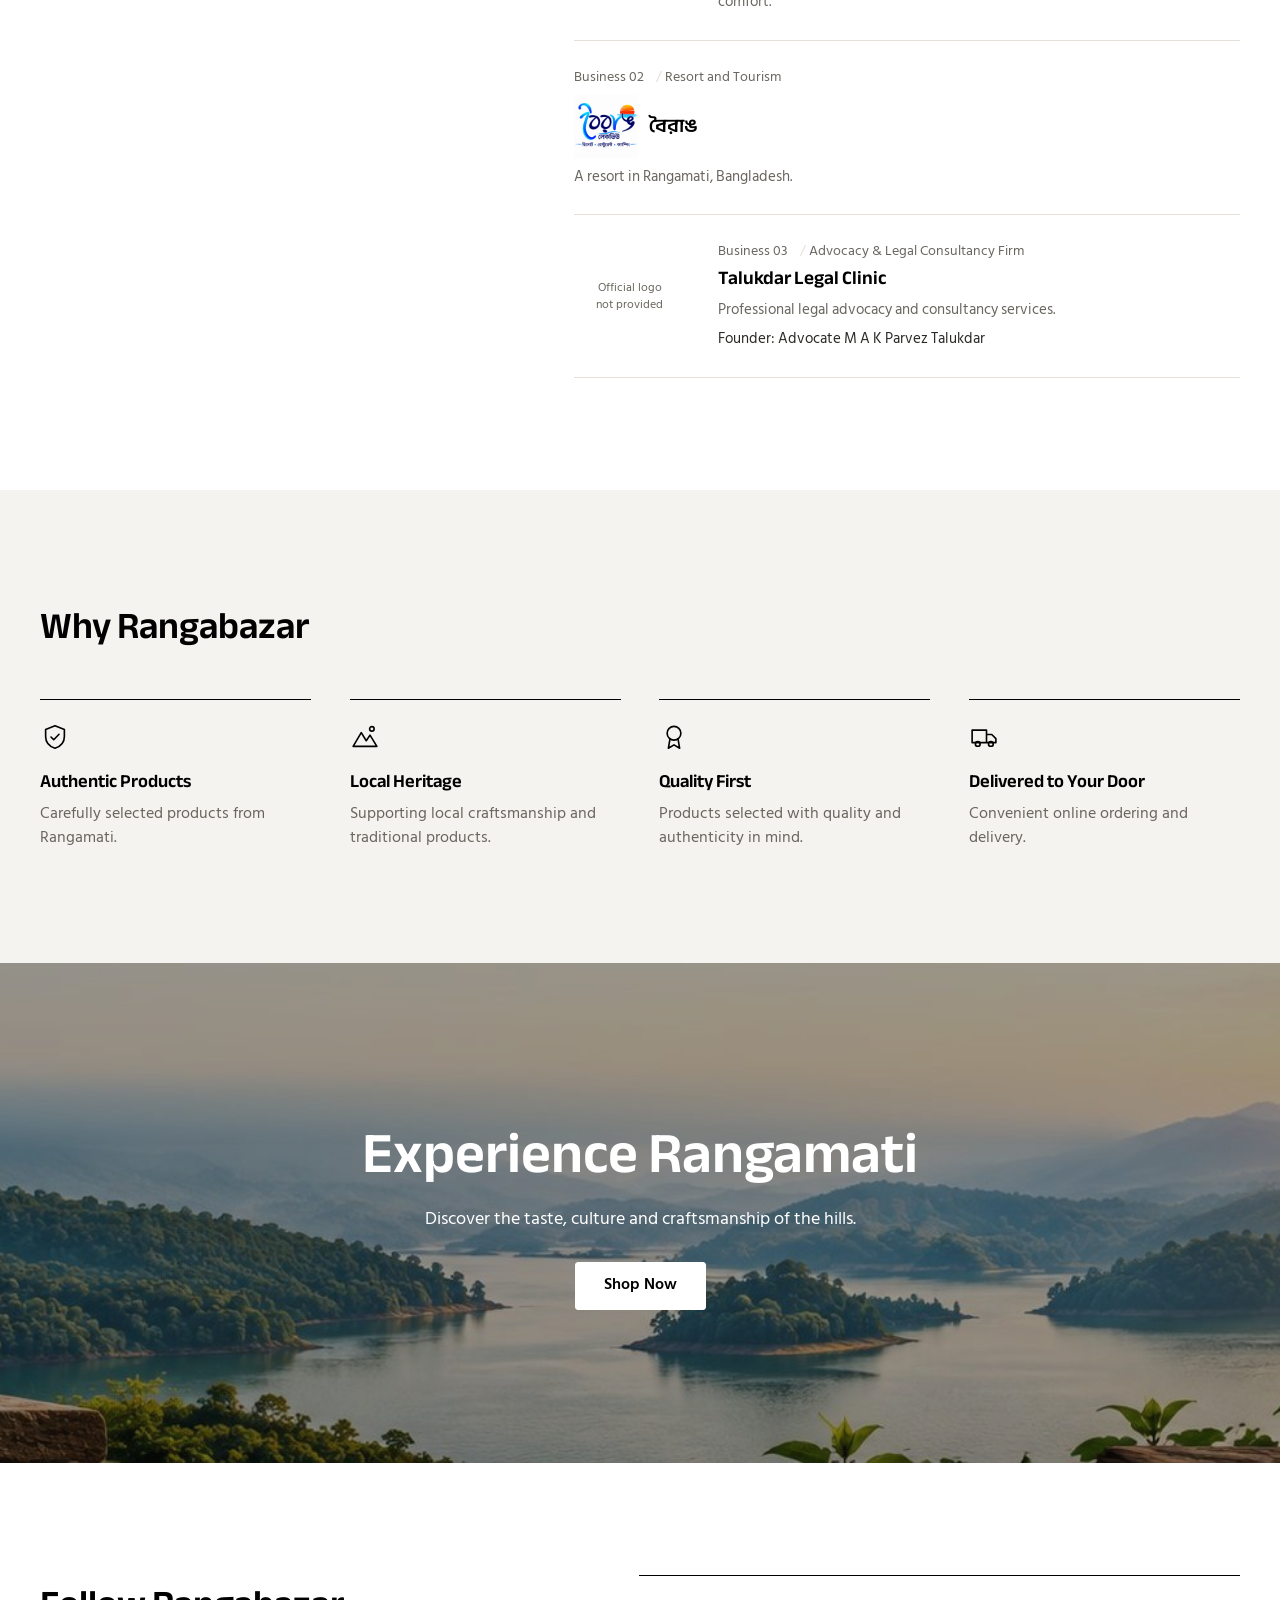
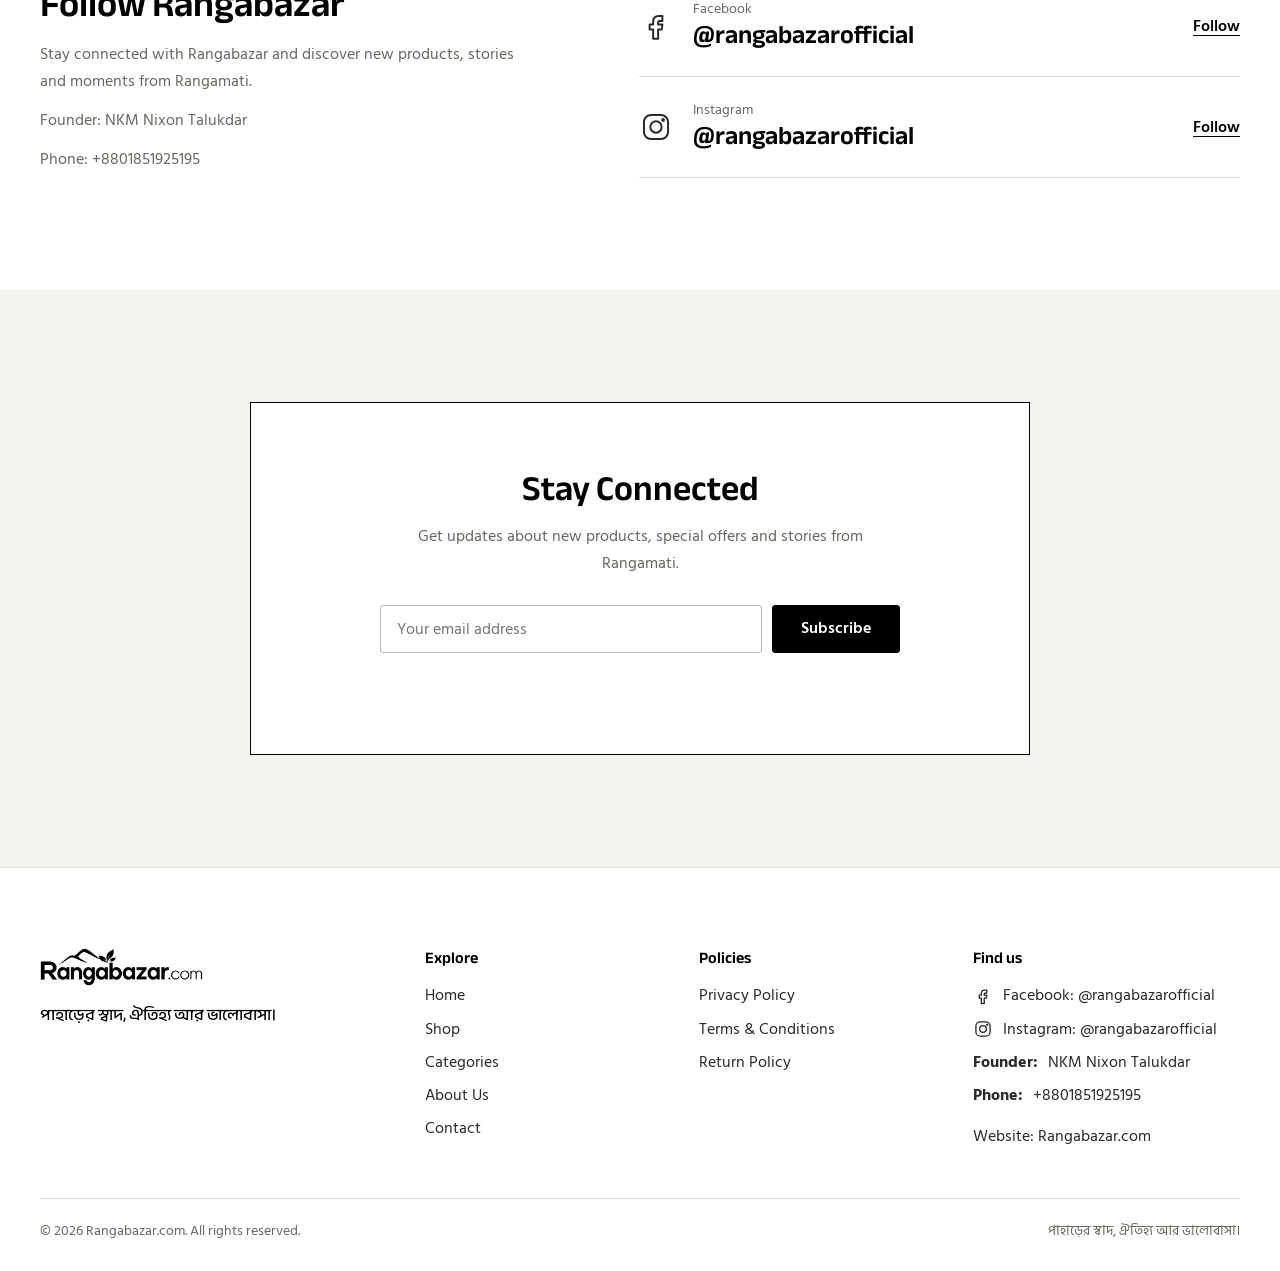
==== commit dace8ae1: "Update Bairang business listing Co-authored-by: Copilot <223556219+Copilot@users.noreply.github.com>" ====
--- a/index.html
+++ b/index.html
@@ -156,12 +156,11 @@
           <p class="businesses__description">Premium quality furniture and doors, crafted with care and built for lasting comfort.</p>
         </div>
       </article>
-      <article class="businesses__item">
-        <div class="businesses__logo"><span>Official logo<br>not provided</span></div>
+      <article class="businesses__item businesses__item--inline-name-logo">
         <div class="businesses__copy">
-          <p class="businesses__category">Business 02 <span>Category pending</span></p>
-          <h3>Bairang</h3>
-          <p class="businesses__description">A business under the Rangabazar Group.</p>
+          <p class="businesses__category">Business 02 <span>Resort and Tourism</span></p>
+          <h3 class="businesses__name"><img src="assets/bairang-logo.png" alt="" width="64" height="64">বৈরাঙ</h3>
+          <p class="businesses__description">A resort in Rangamati, Bangladesh.</p>
         </div>
       </article>
       <article class="businesses__item">
--- a/assets/css/style.css
+++ b/assets/css/style.css
@@ -90,12 +90,15 @@
 .businesses__list{border-top:1px solid var(--text)}
 .businesses__item{display:grid;grid-template-columns:112px minmax(0,1fr);align-items:center;gap:clamp(18px,3vw,32px);padding:26px 0;border-bottom:1px solid var(--line);transition:padding-left .2s}
 .businesses__item:hover{padding-left:6px}
+.businesses__item--inline-name-logo{grid-template-columns:minmax(0,1fr)}
 .businesses__logo{display:grid;place-items:center;width:112px;aspect-ratio:1.35;background:#fff;color:var(--muted);text-align:center;font-size:.78rem;line-height:1.4}
 .businesses__logo img{width:100%;height:100%;object-fit:contain}
 .businesses__copy{min-width:0}
 .businesses__category{display:flex;flex-wrap:wrap;gap:4px 12px;color:var(--muted);font-size:.88rem;line-height:1.4}
 .businesses__category span::before{content:"/ ";color:var(--line)}
 .businesses__copy h3{margin-top:5px;font-size:1.2rem;line-height:1.35;overflow-wrap:anywhere}
+.businesses__copy h3.businesses__name{display:flex;align-items:center;gap:12px;margin-top:8px}
+.businesses__name img{width:64px;height:64px;flex:0 0 64px;object-fit:contain}
 .businesses__description,.businesses__founder{margin-top:6px;color:var(--muted);font-size:.95rem;line-height:1.55}
 .businesses__founder{color:var(--text)}
 
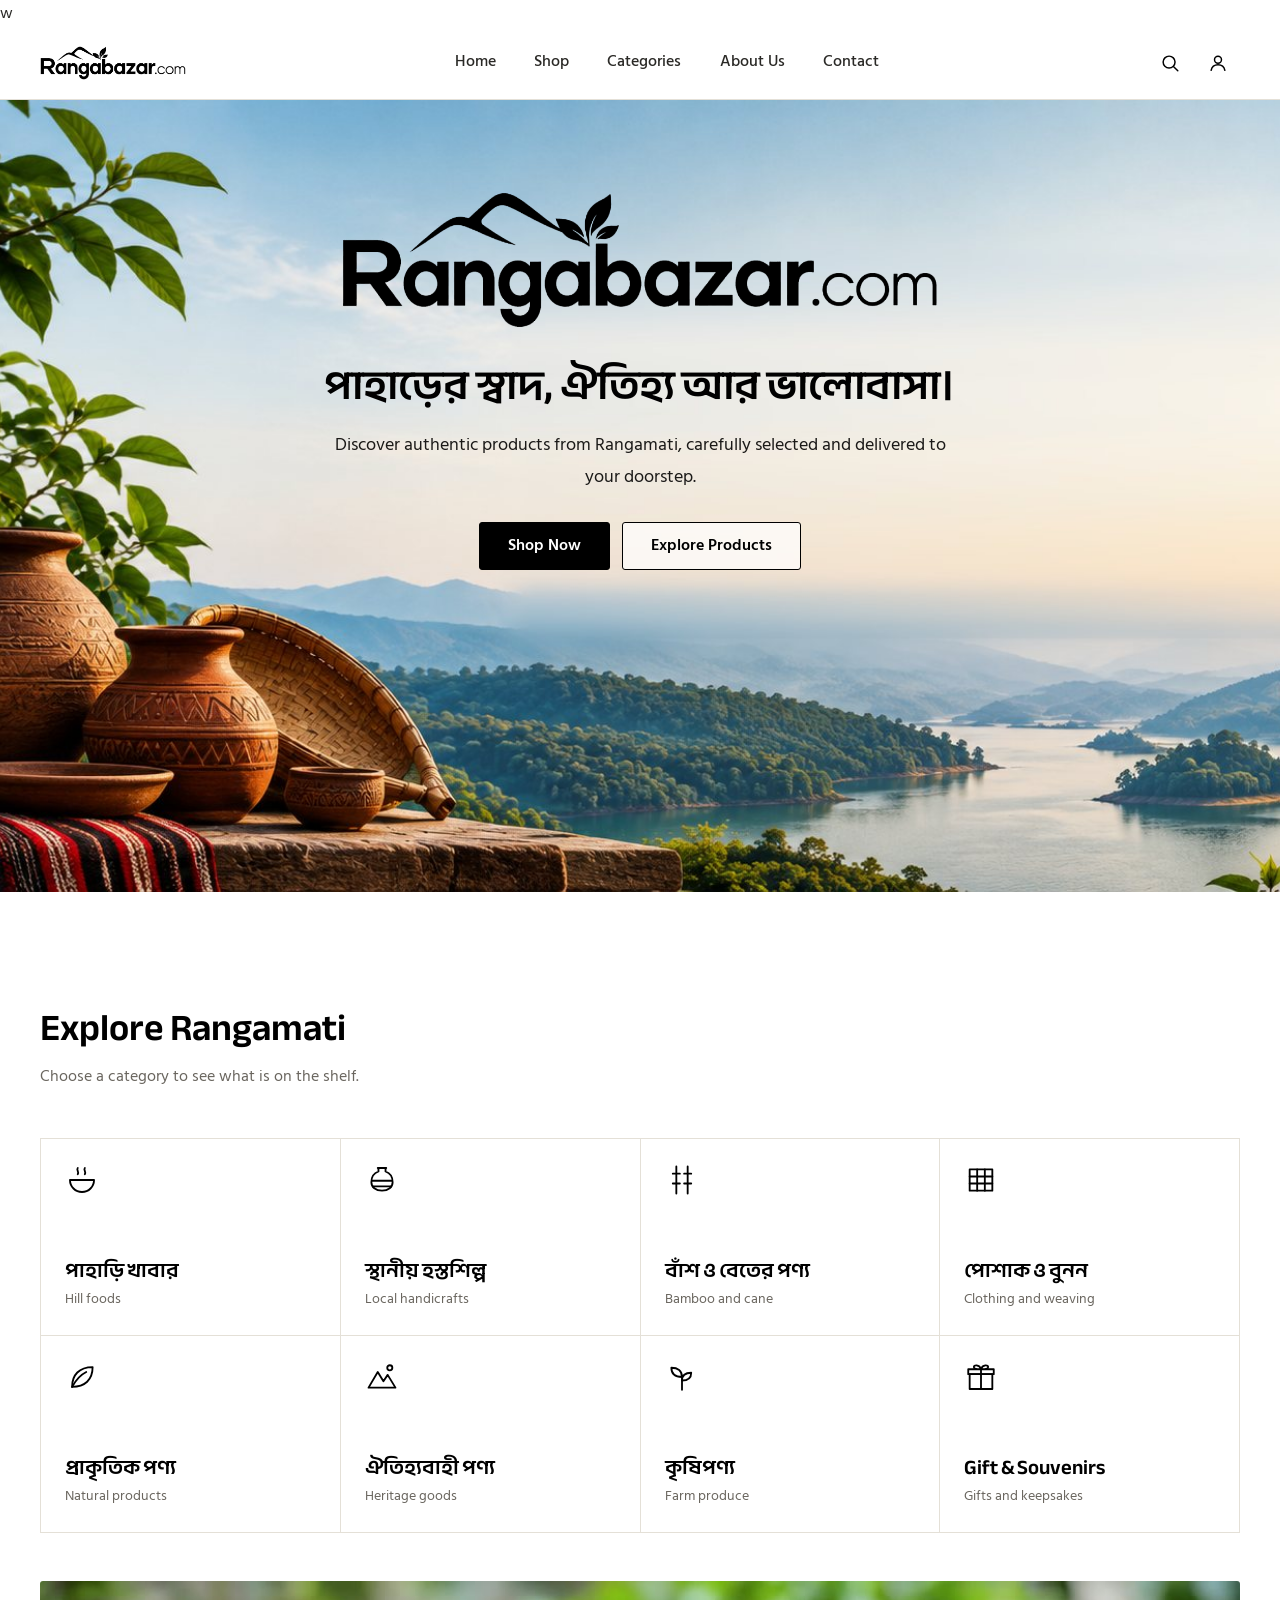
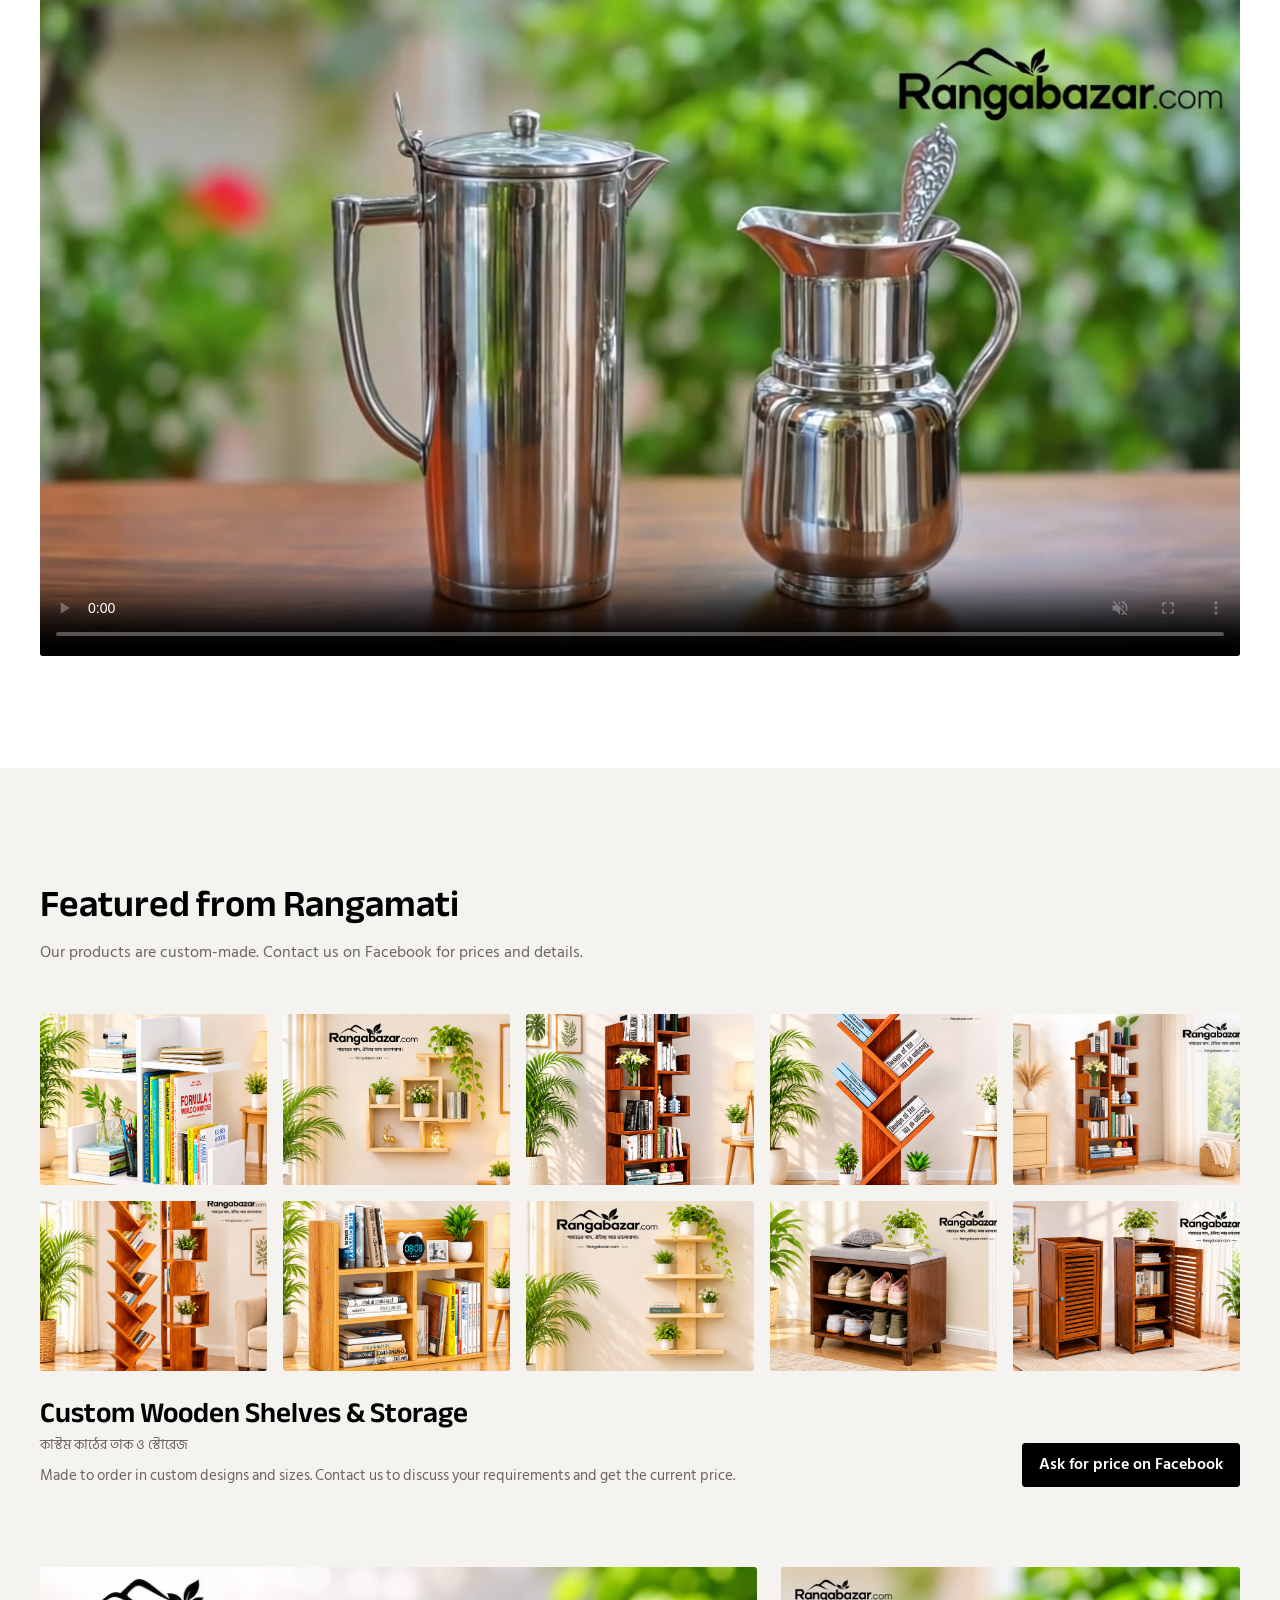
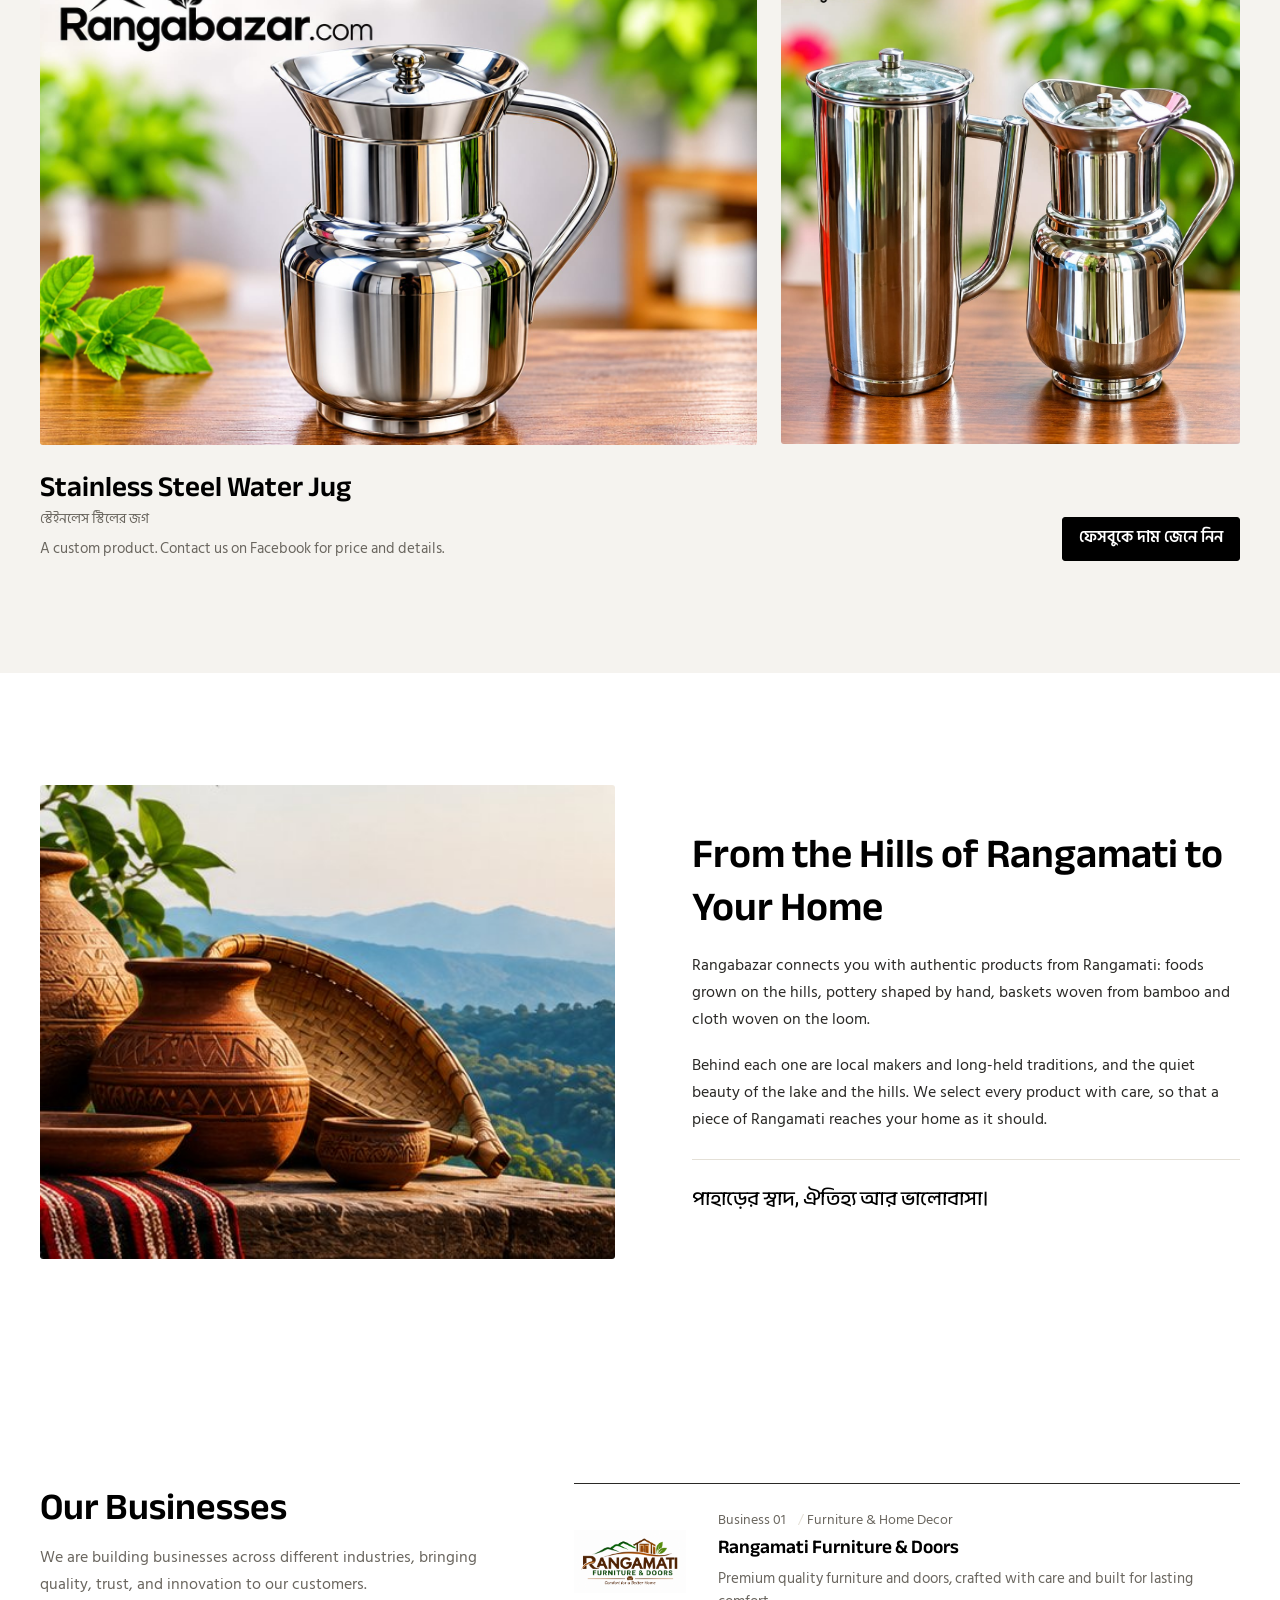
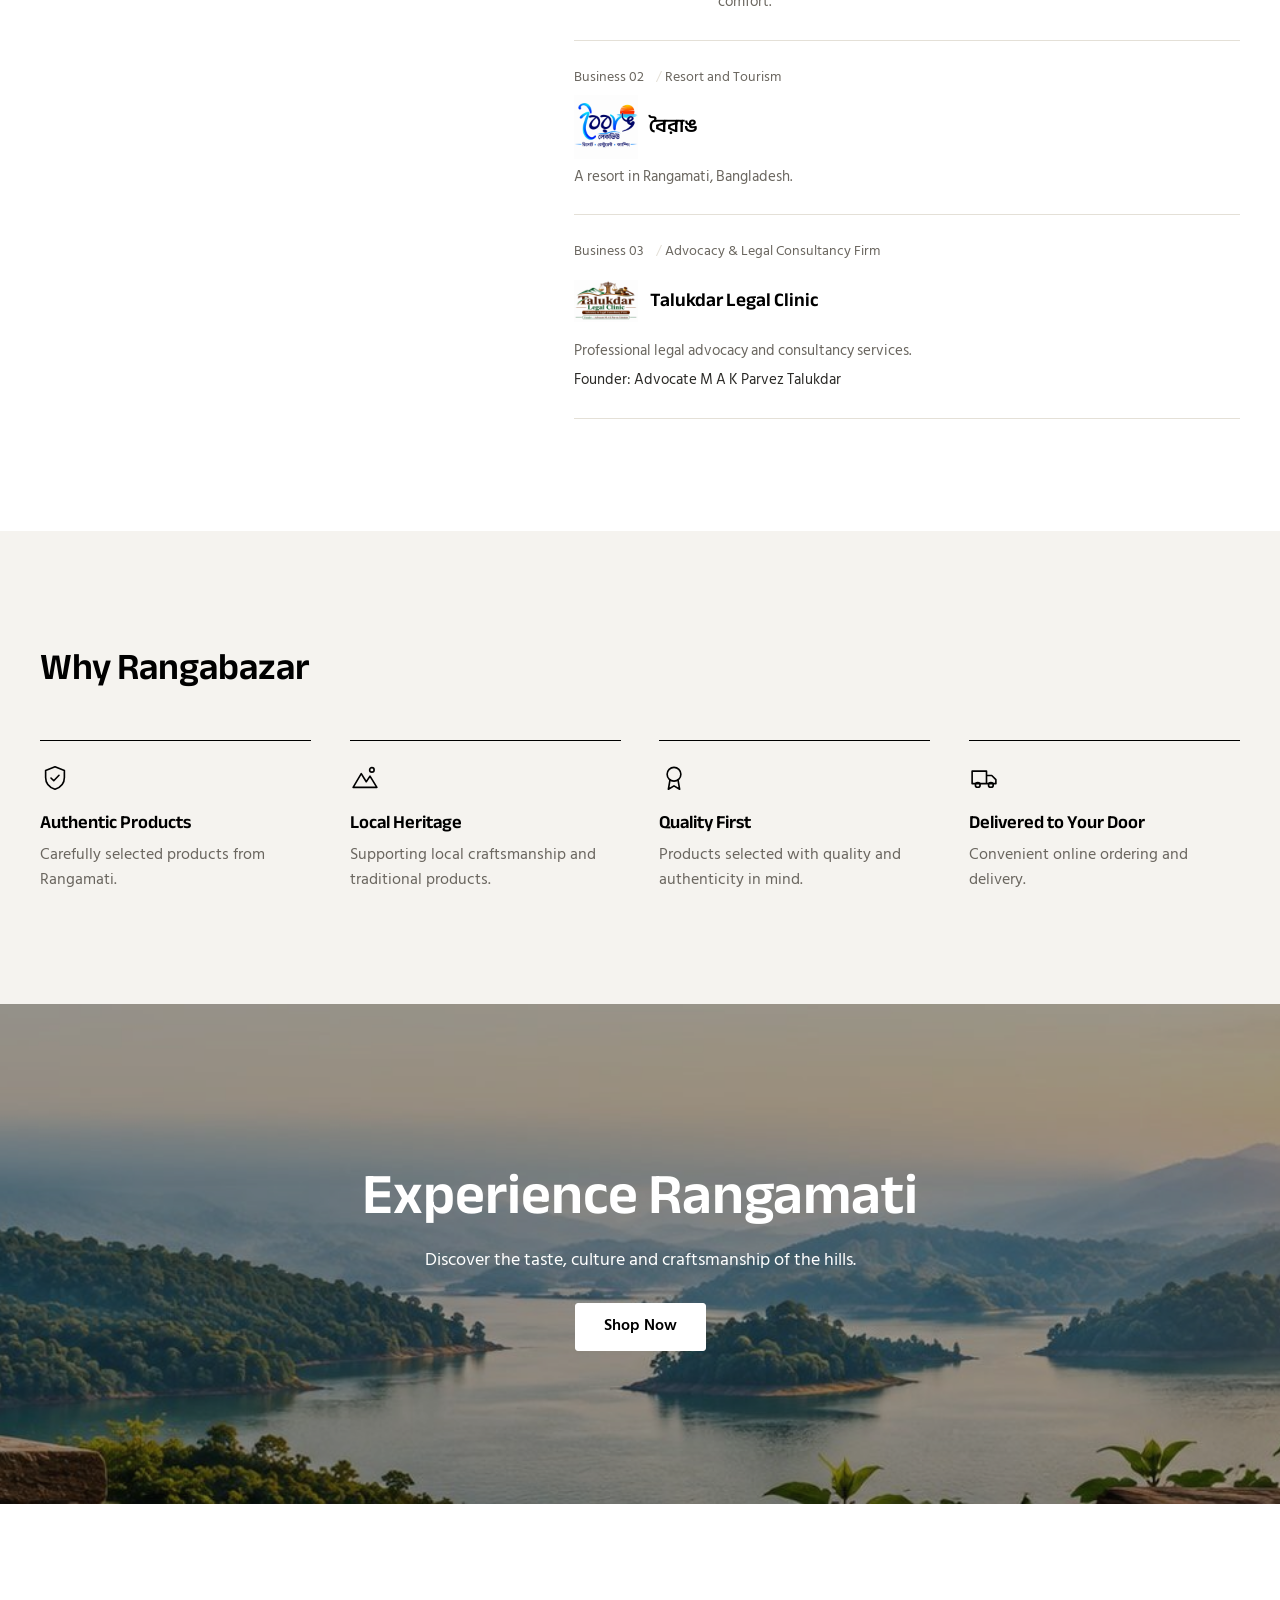
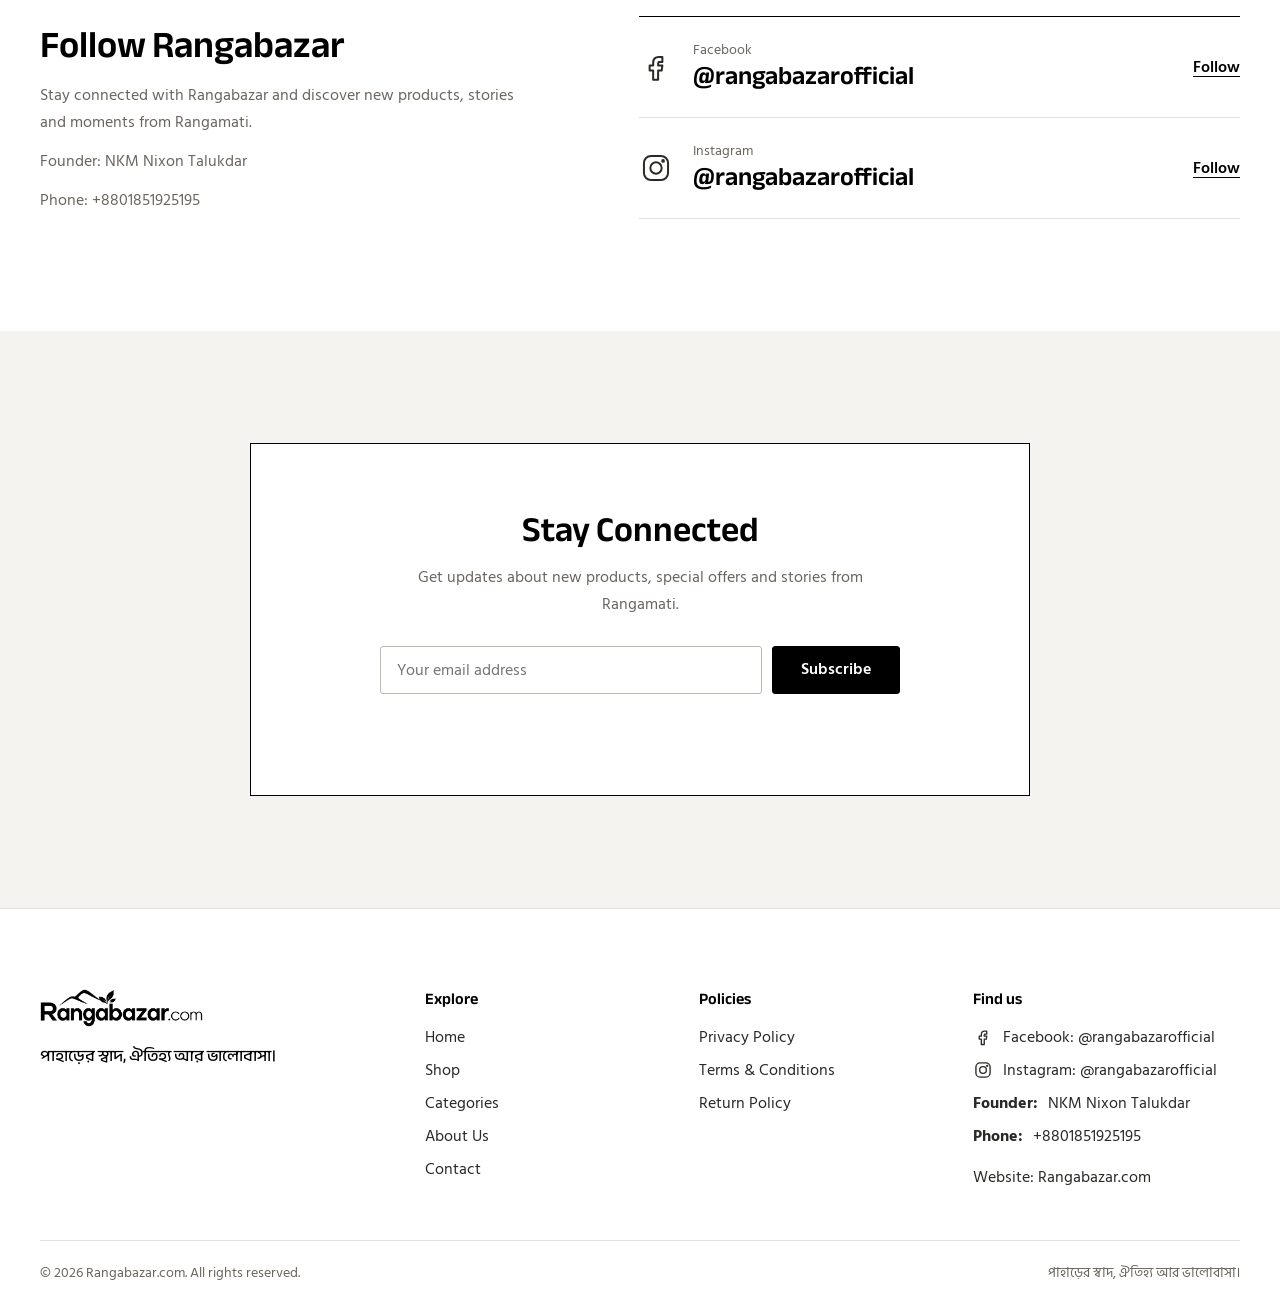
==== commit 604aa706: "Add business logos to listings Co-authored-by: Copilot <223556219+Copilot@users.noreply.github.com>" ====
--- a/index.html
+++ b/index.html
@@ -149,7 +149,7 @@
     </header>
     <div class="businesses__list">
       <article class="businesses__item">
-        <div class="businesses__logo"><span>Official logo<br>not provided</span></div>
+        <div class="businesses__logo"><img src="assets/rangamati-furniture-logo.png" alt="Rangamati Furniture &amp; Doors logo" width="1365" height="768" loading="lazy"></div>
         <div class="businesses__copy">
           <p class="businesses__category">Business 01 <span>Furniture &amp; Home Decor</span></p>
           <h3>Rangamati Furniture &amp; Doors</h3>
@@ -163,11 +163,10 @@
           <p class="businesses__description">A resort in Rangamati, Bangladesh.</p>
         </div>
       </article>
-      <article class="businesses__item">
-        <div class="businesses__logo"><span>Official logo<br>not provided</span></div>
+      <article class="businesses__item businesses__item--inline-name-logo">
         <div class="businesses__copy">
           <p class="businesses__category">Business 03 <span>Advocacy &amp; Legal Consultancy Firm</span></p>
-          <h3>Talukdar Legal Clinic</h3>
+          <h3 class="businesses__name"><img src="assets/talukdar-legal-clinic-logo.png" alt="" width="64" height="64" loading="lazy">Talukdar Legal Clinic</h3>
           <p class="businesses__description">Professional legal advocacy and consultancy services.</p>
           <p class="businesses__founder">Founder: Advocate M A K Parvez Talukdar</p>
         </div>
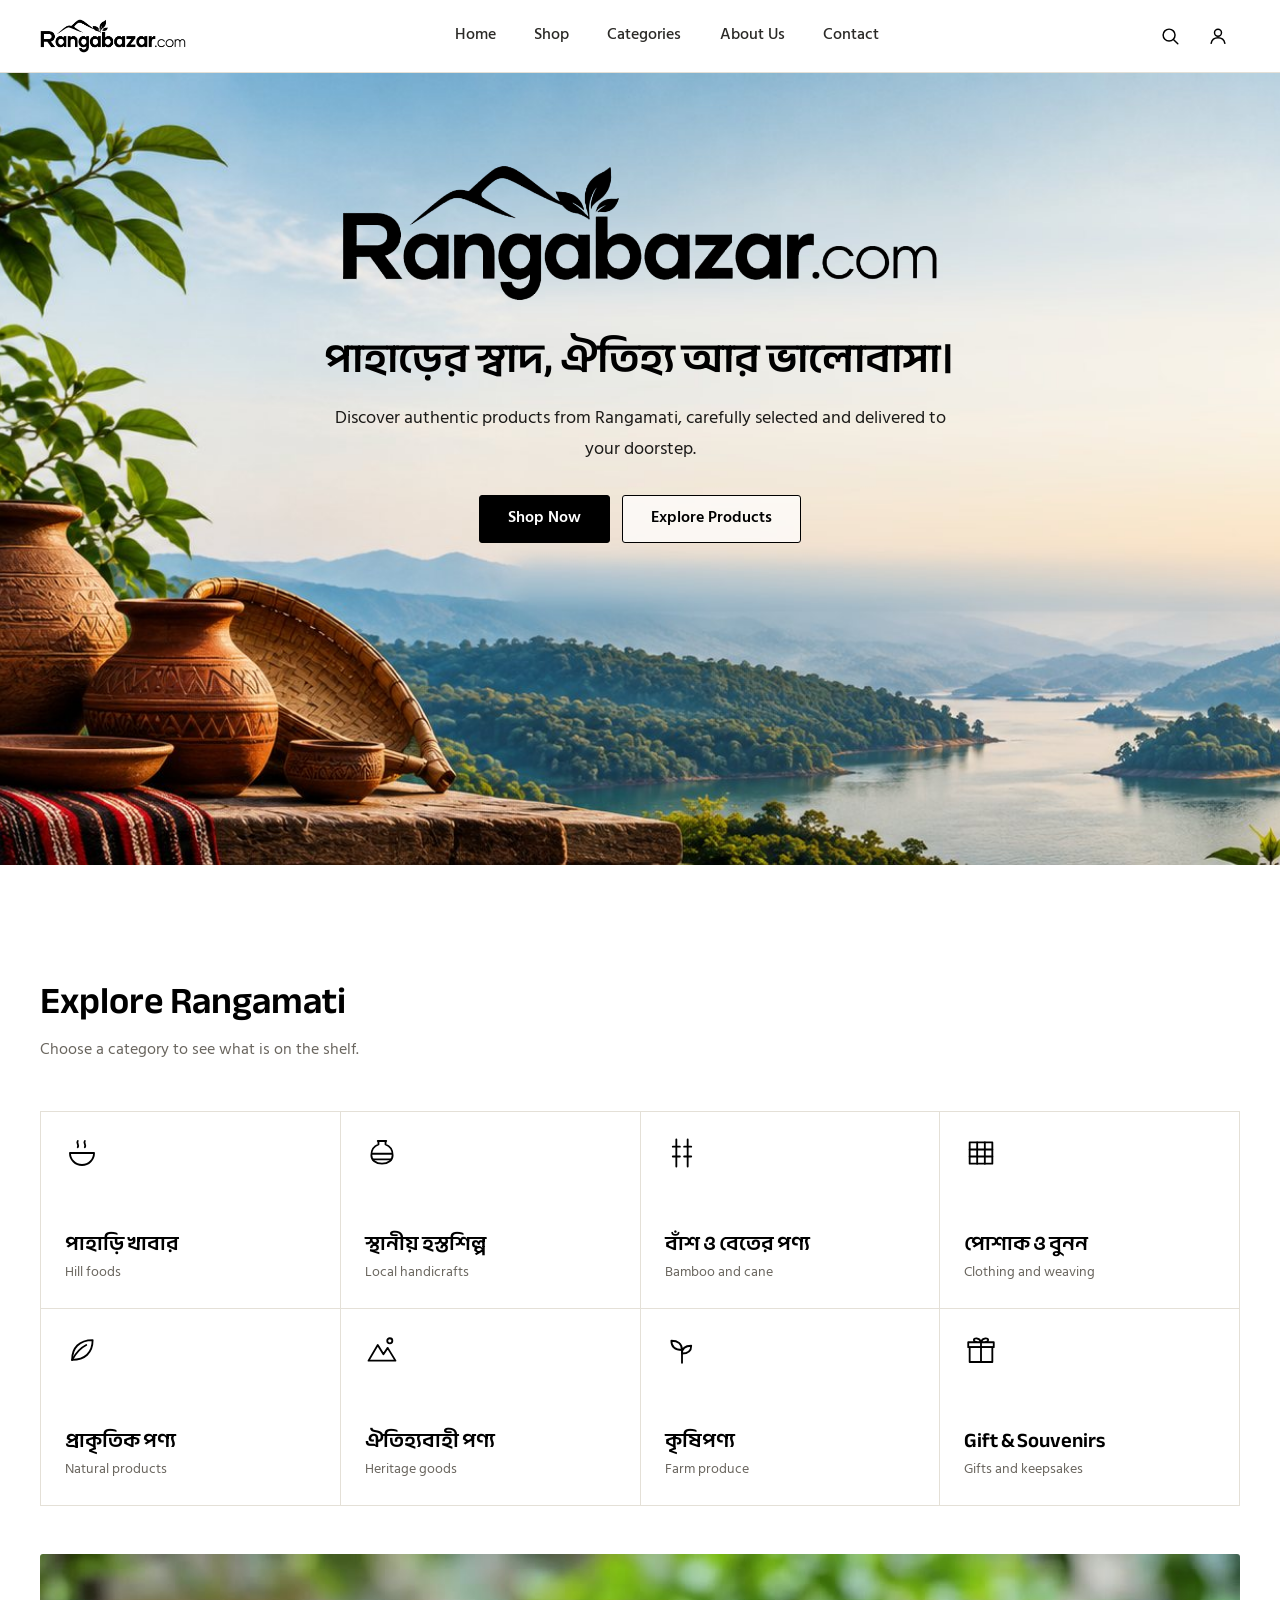
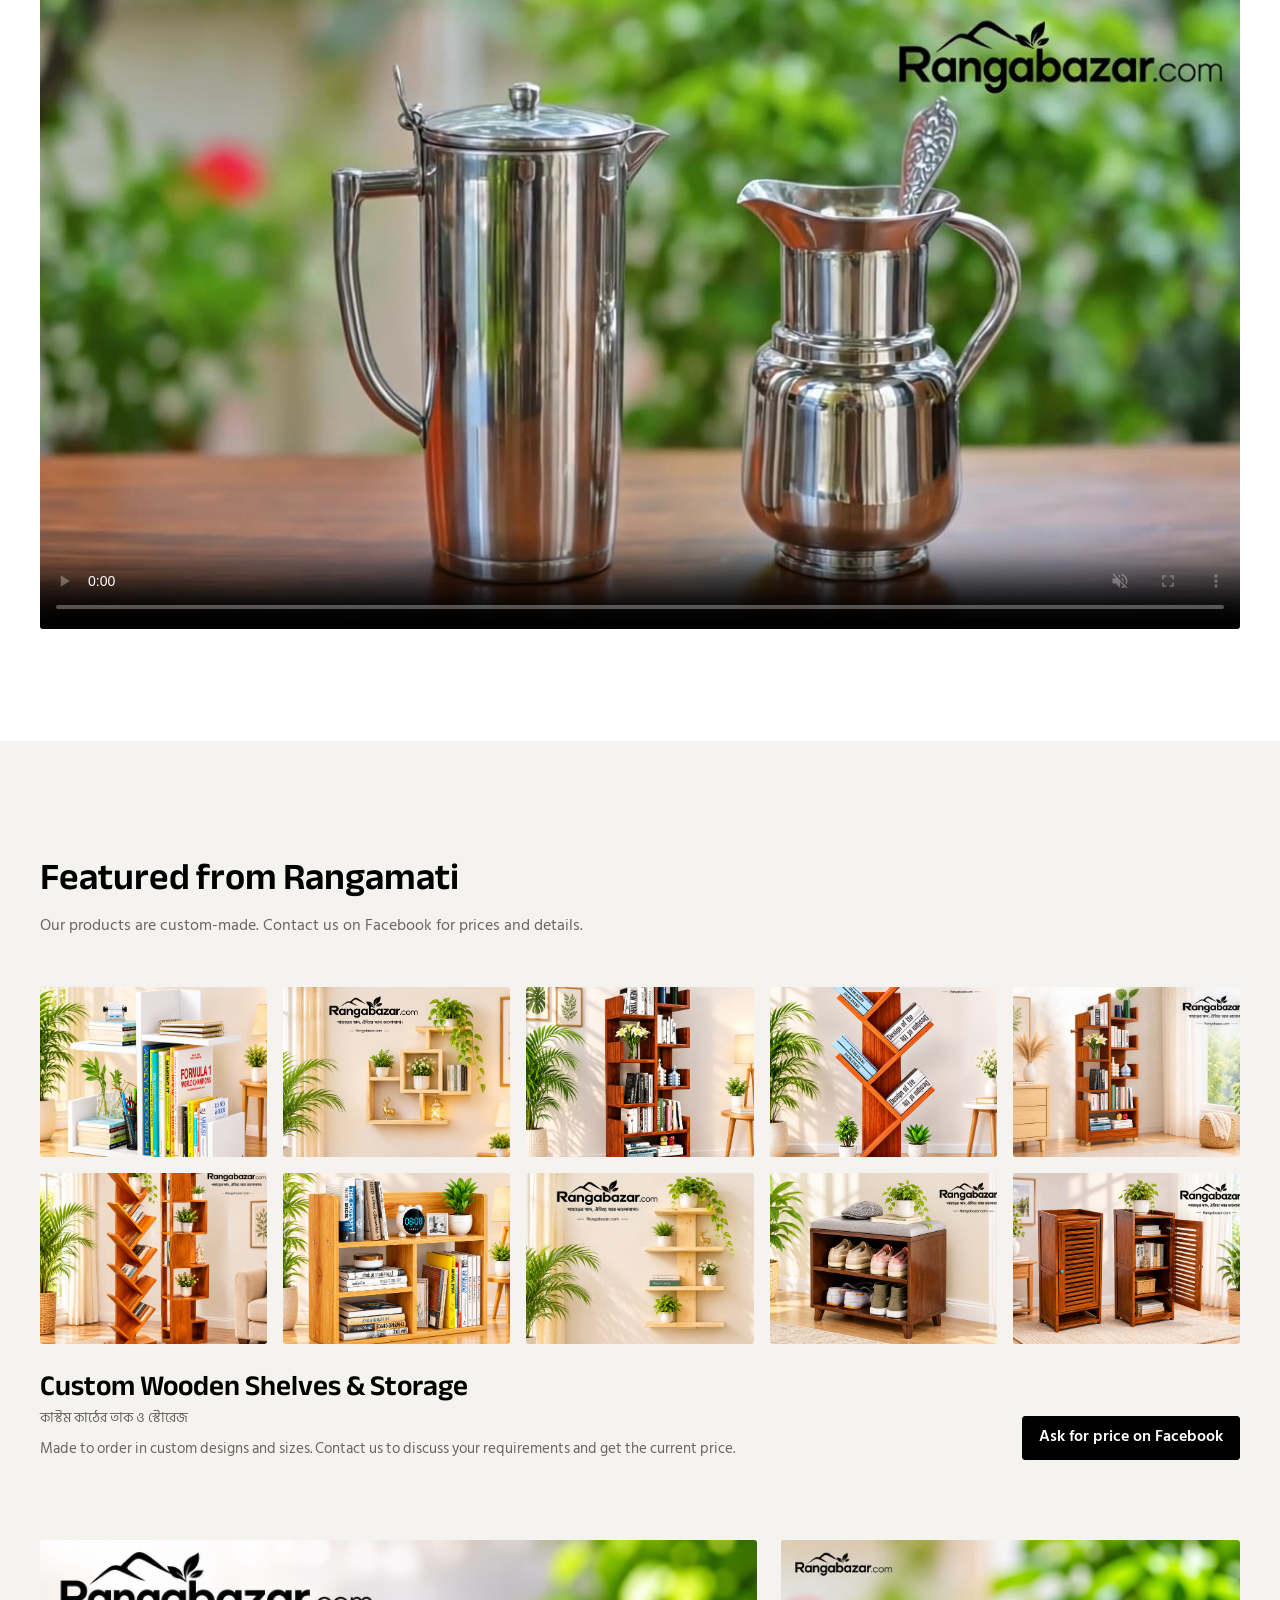
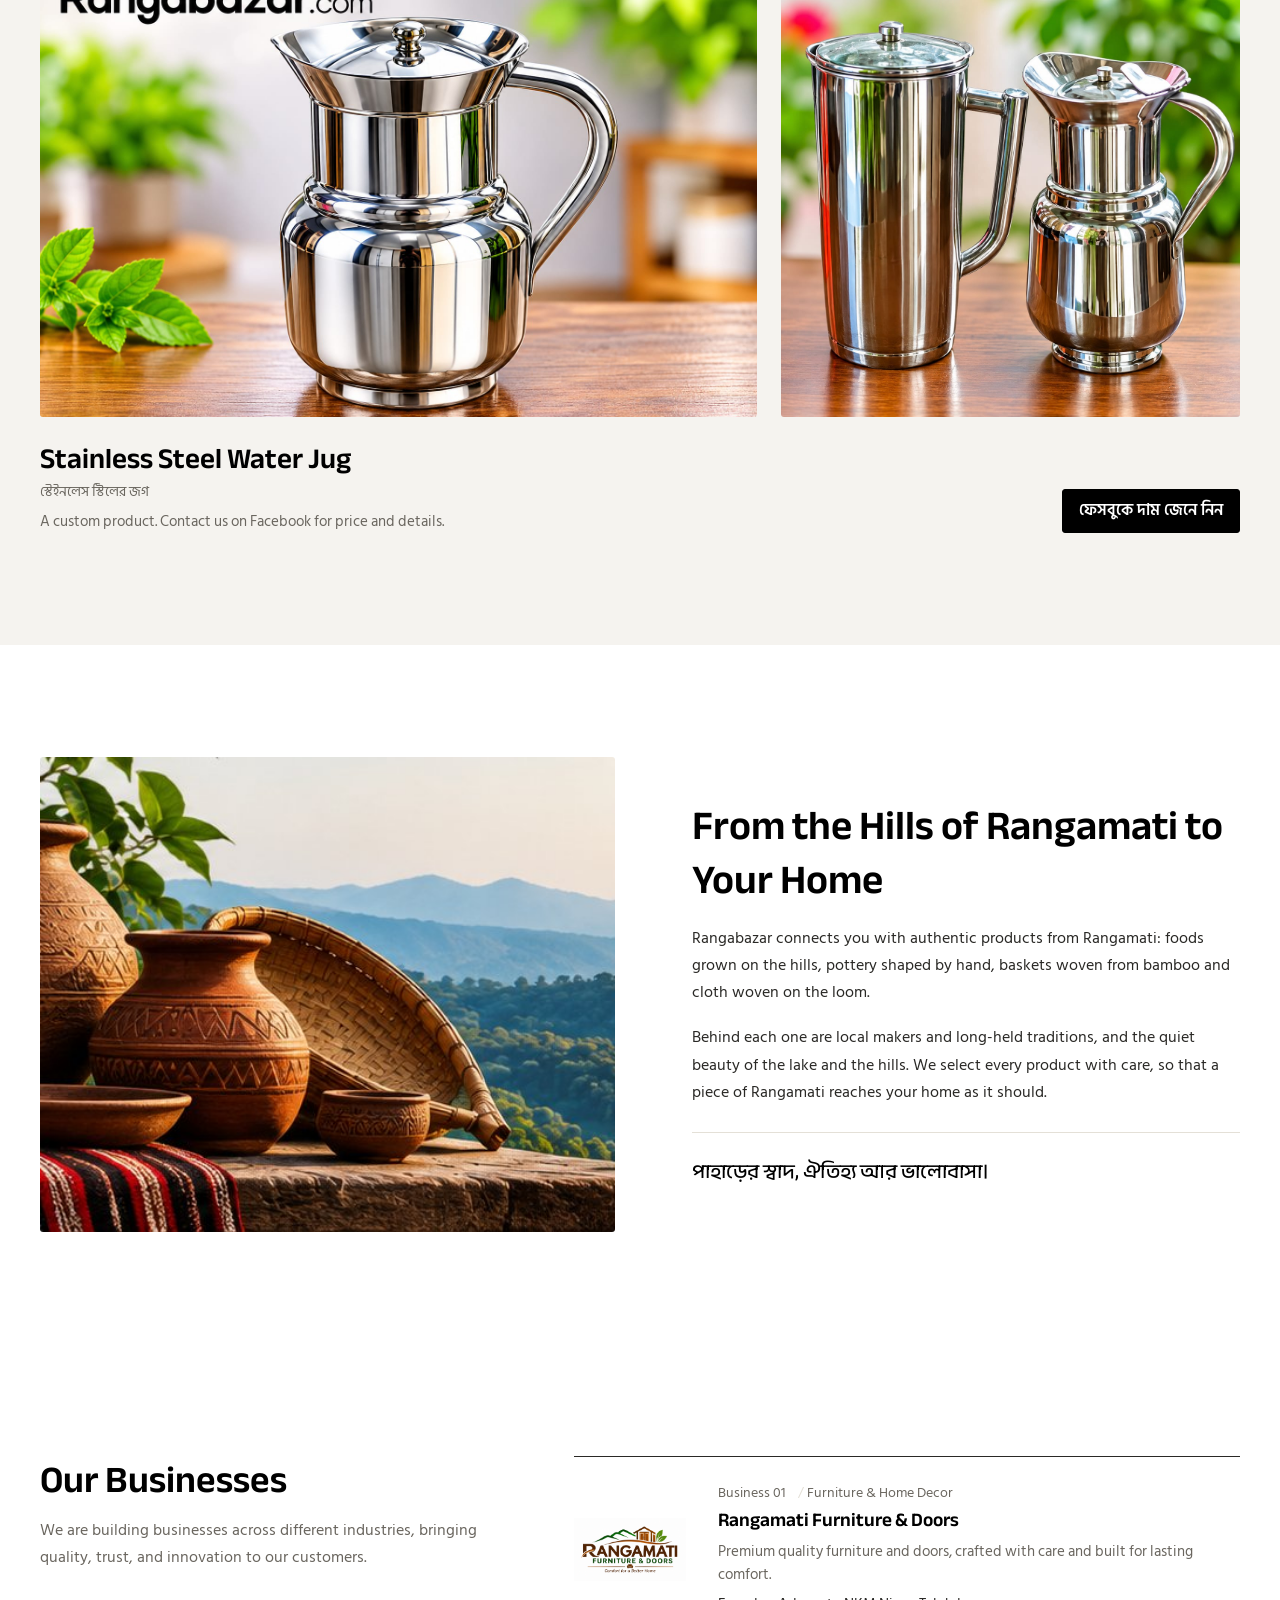
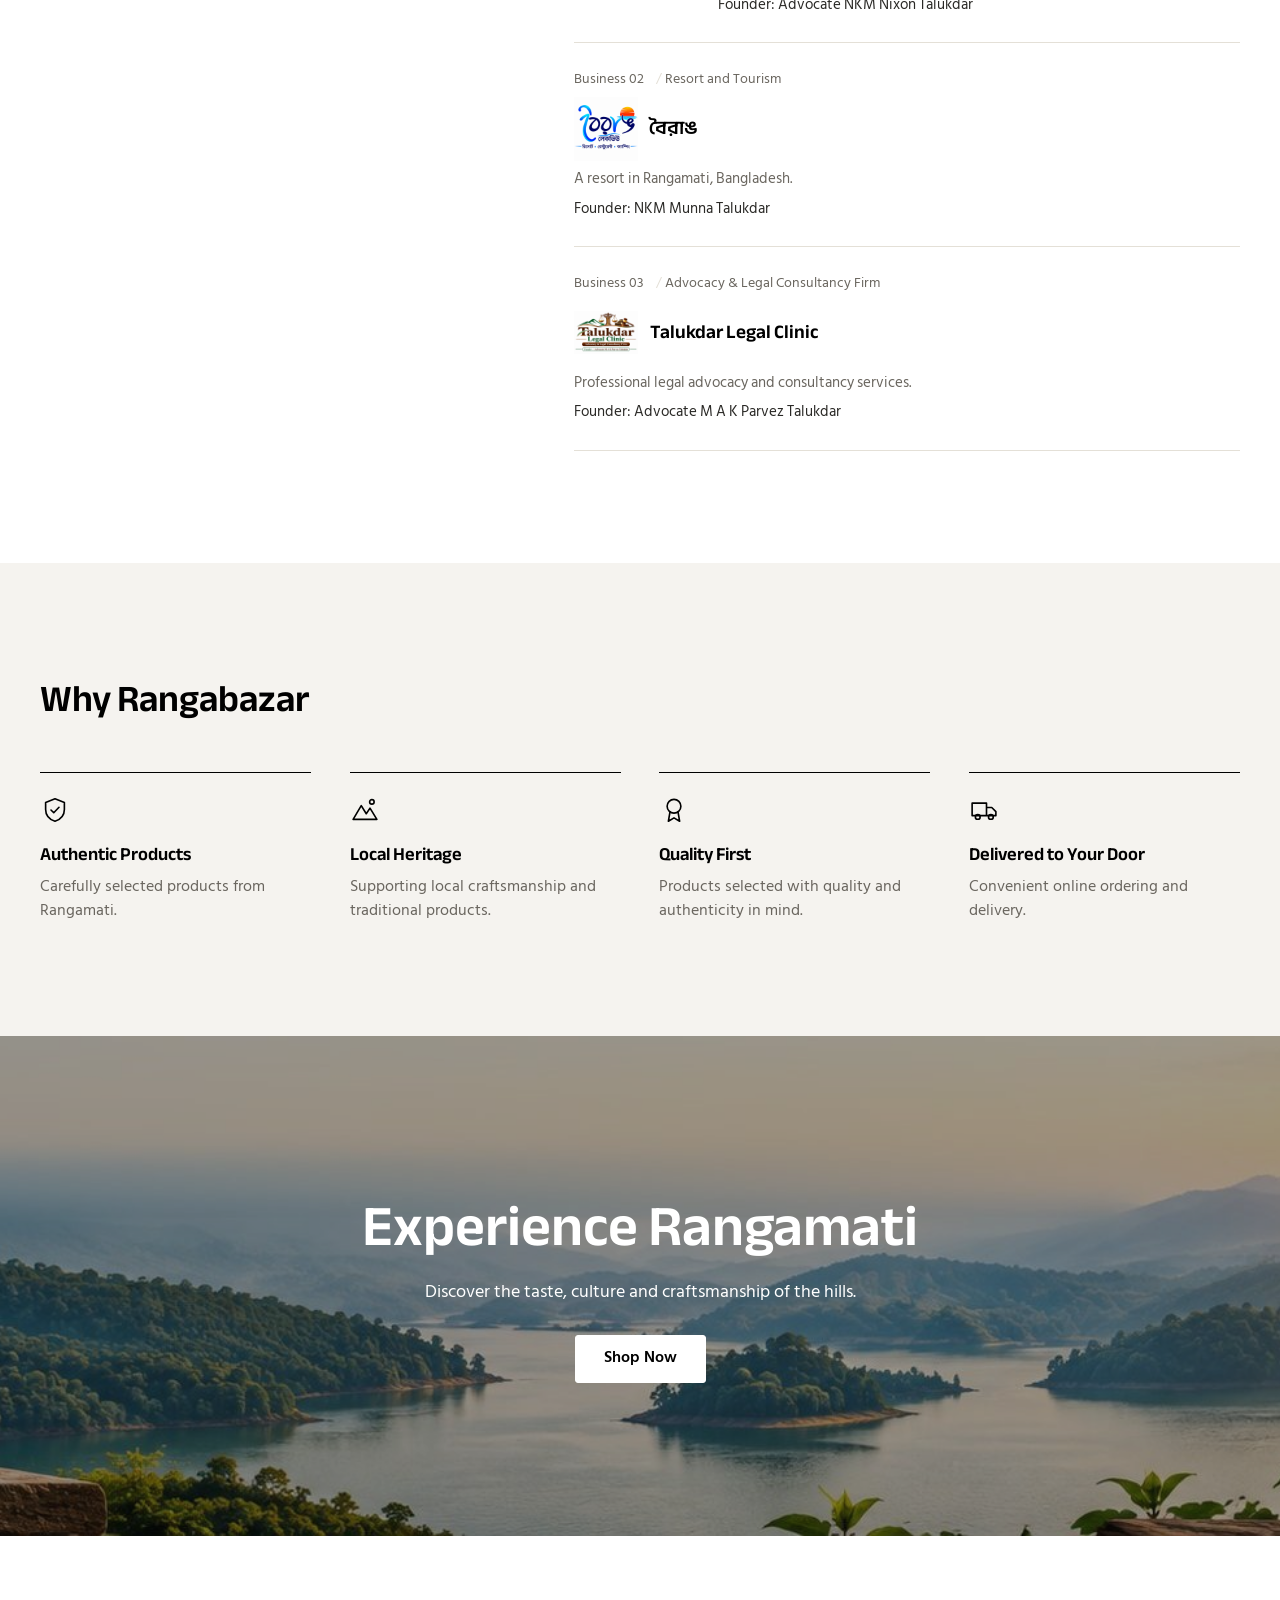
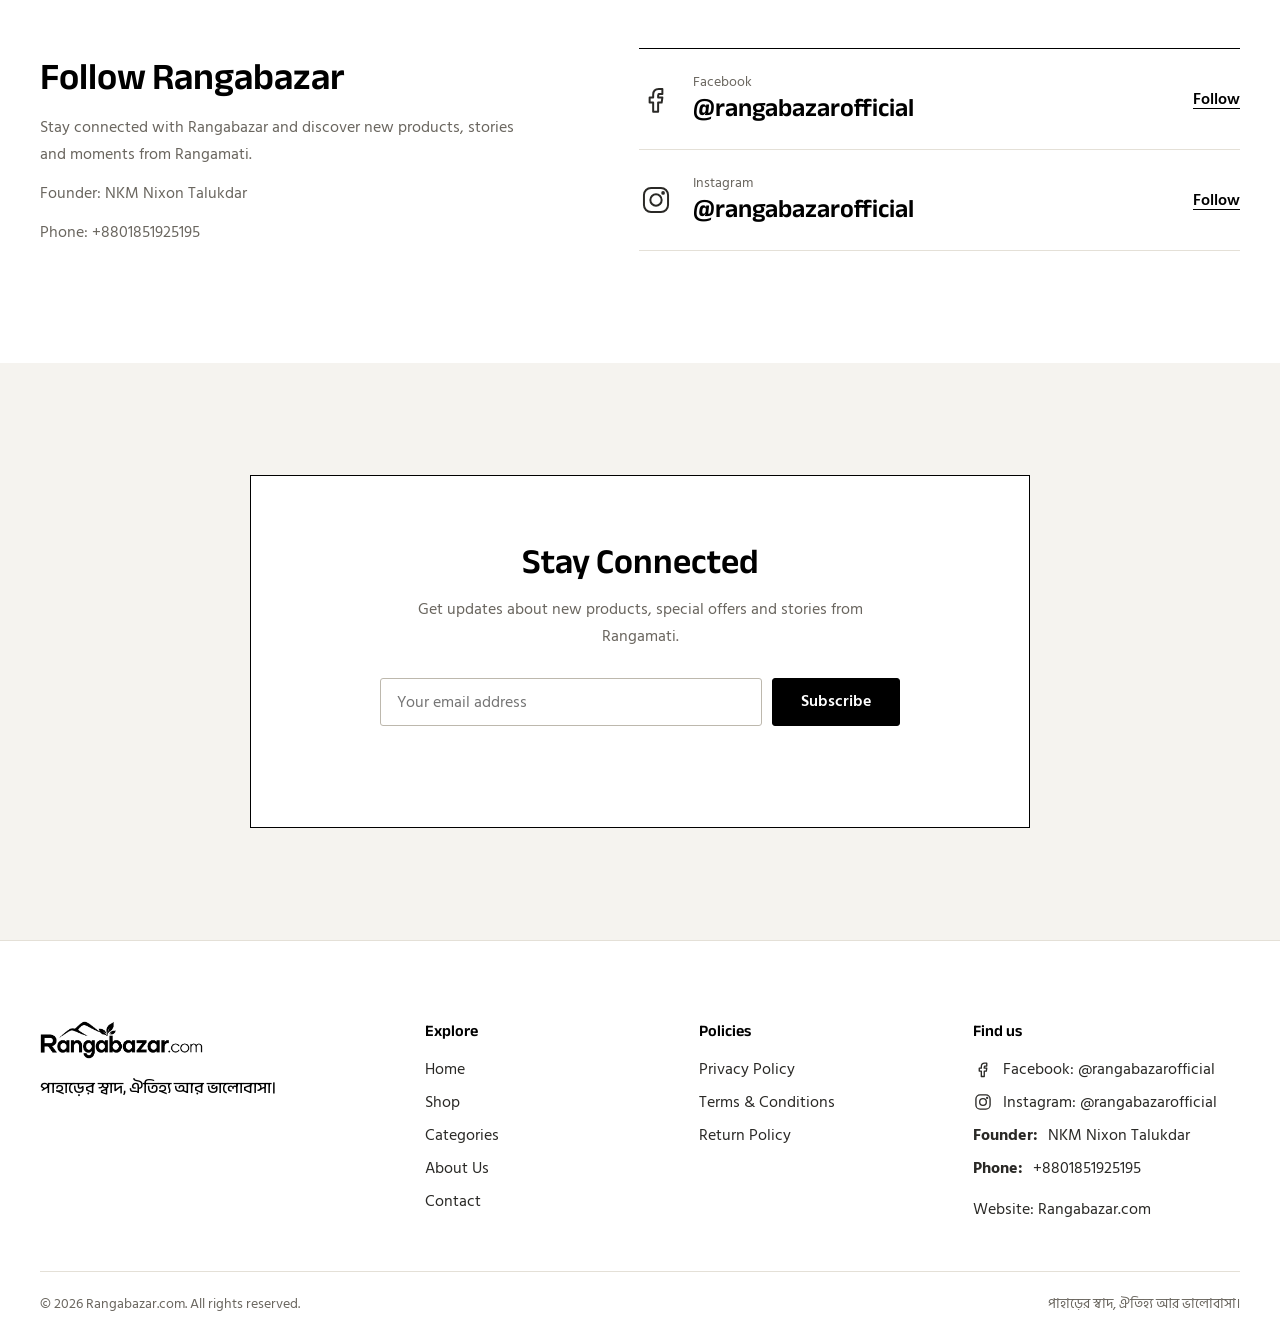
==== commit f3af0f7d: "Include founder details in businesses section Added founder information for two businesses." ====
--- a/index.html
+++ b/index.html
@@ -1,4 +1,4 @@
-w<!DOCTYPE html>
+<!DOCTYPE html>
 <html lang="en">
 <head>
 <meta charset="utf-8">
@@ -154,6 +154,7 @@
           <p class="businesses__category">Business 01 <span>Furniture &amp; Home Decor</span></p>
           <h3>Rangamati Furniture &amp; Doors</h3>
           <p class="businesses__description">Premium quality furniture and doors, crafted with care and built for lasting comfort.</p>
+          <p class="businesses__founder">Founder: Advocate NKM Nixon Talukdar</p>
         </div>
       </article>
       <article class="businesses__item businesses__item--inline-name-logo">
@@ -161,6 +162,7 @@
           <p class="businesses__category">Business 02 <span>Resort and Tourism</span></p>
           <h3 class="businesses__name"><img src="assets/bairang-logo.png" alt="" width="64" height="64">বৈরাঙ</h3>
           <p class="businesses__description">A resort in Rangamati, Bangladesh.</p>
+          <p class="businesses__founder">Founder: NKM Munna Talukdar</p>
         </div>
       </article>
       <article class="businesses__item businesses__item--inline-name-logo">
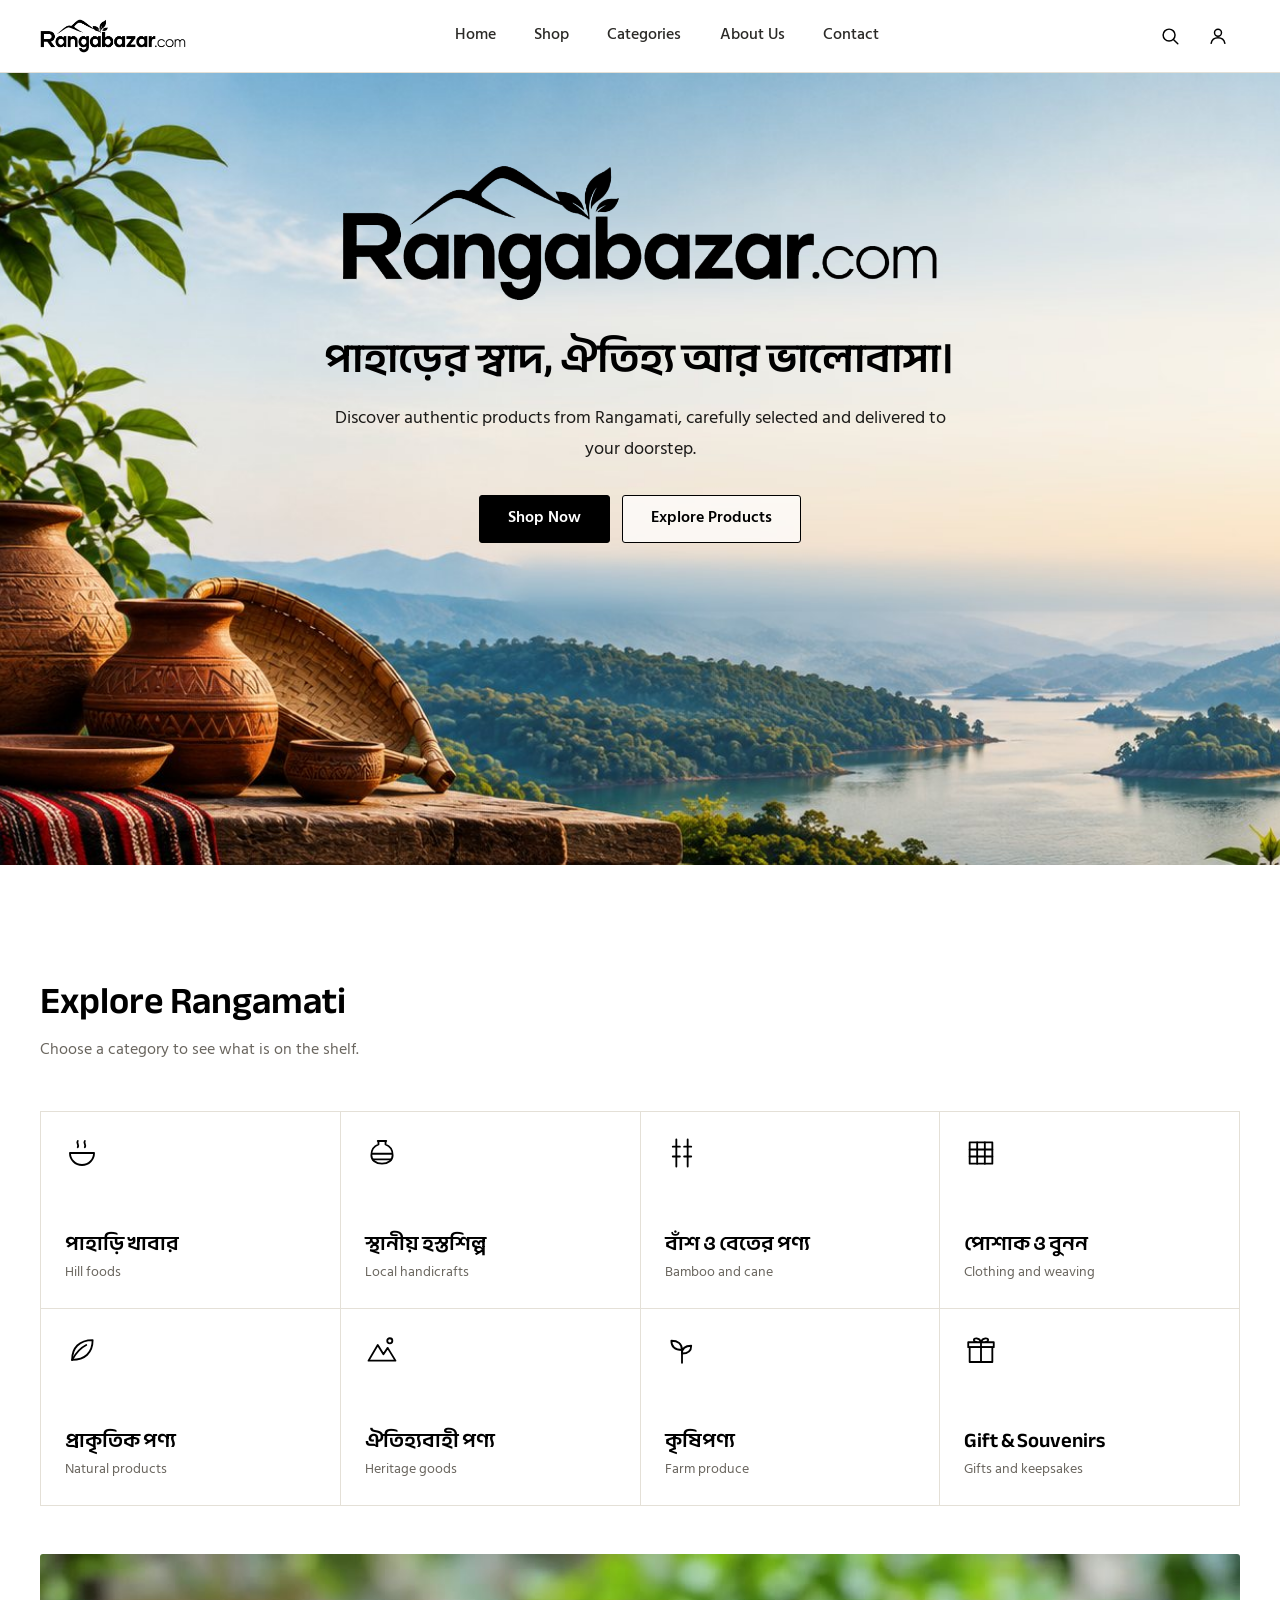
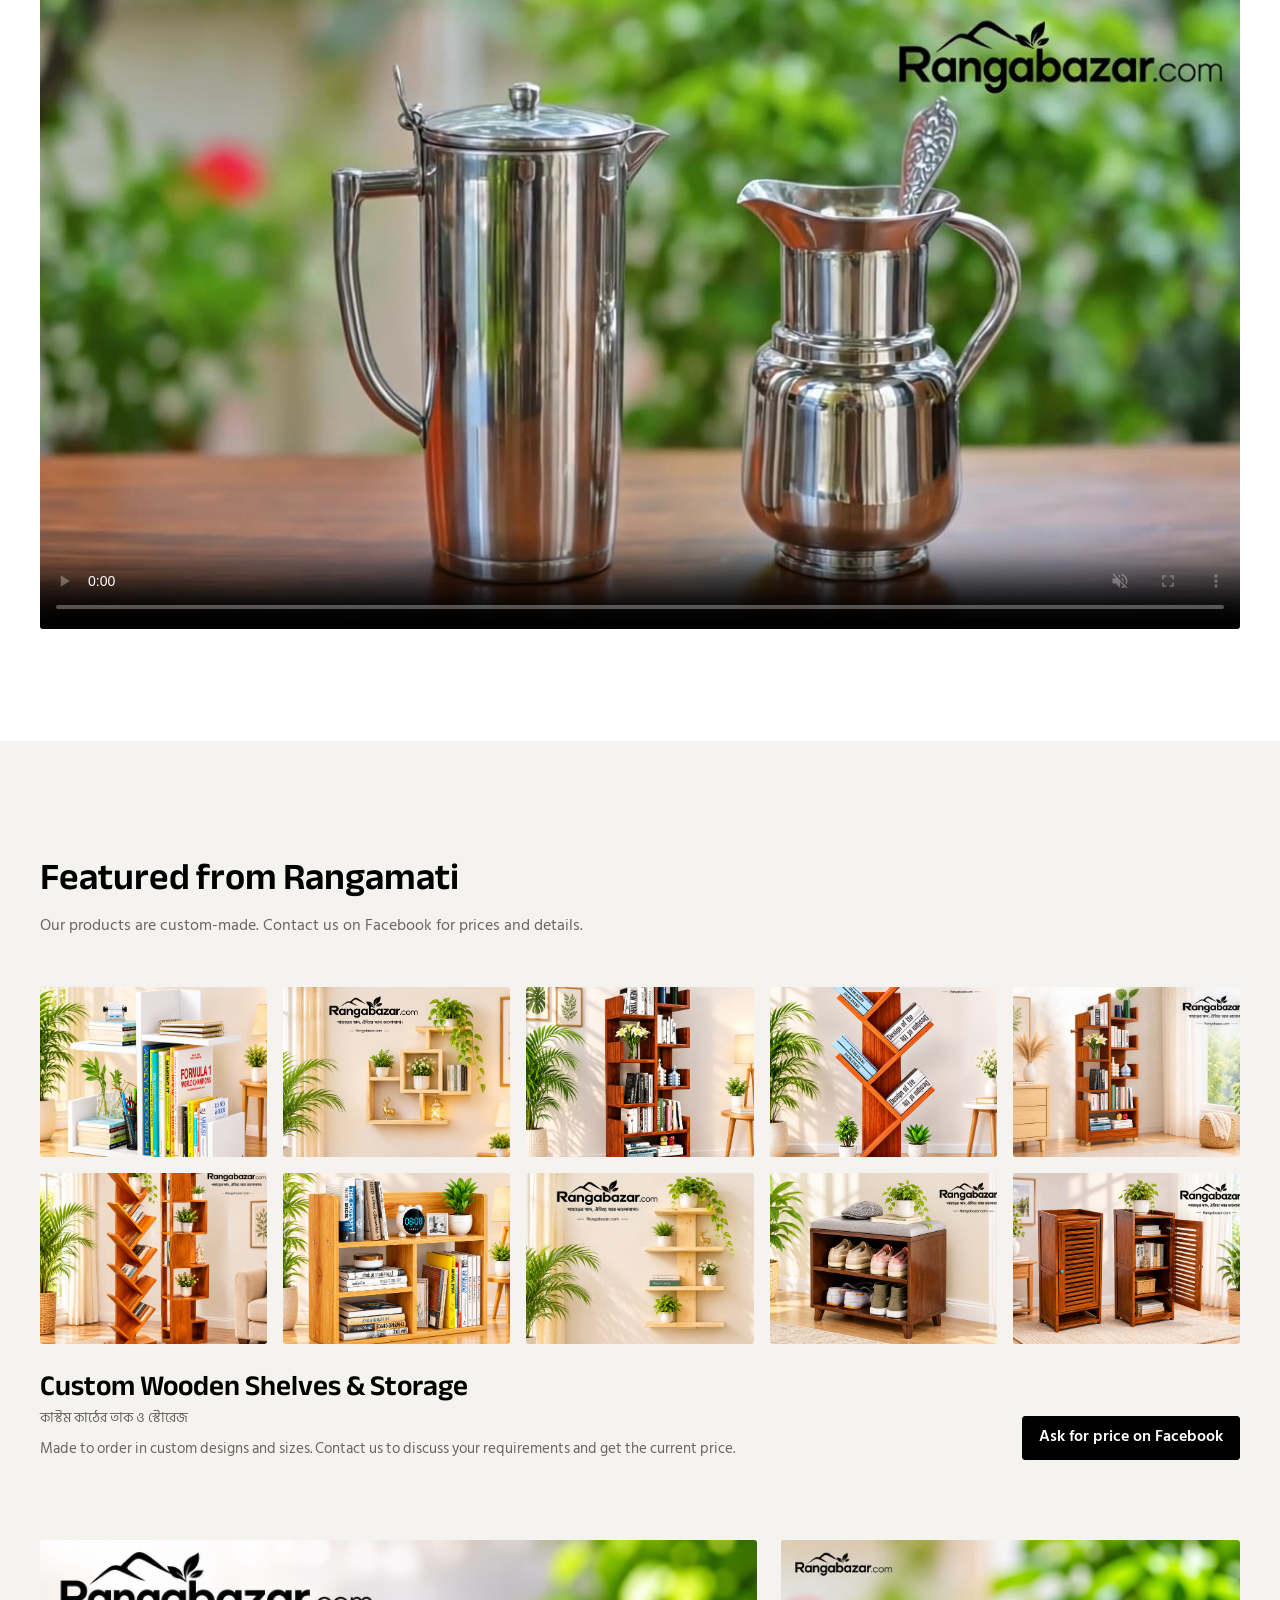
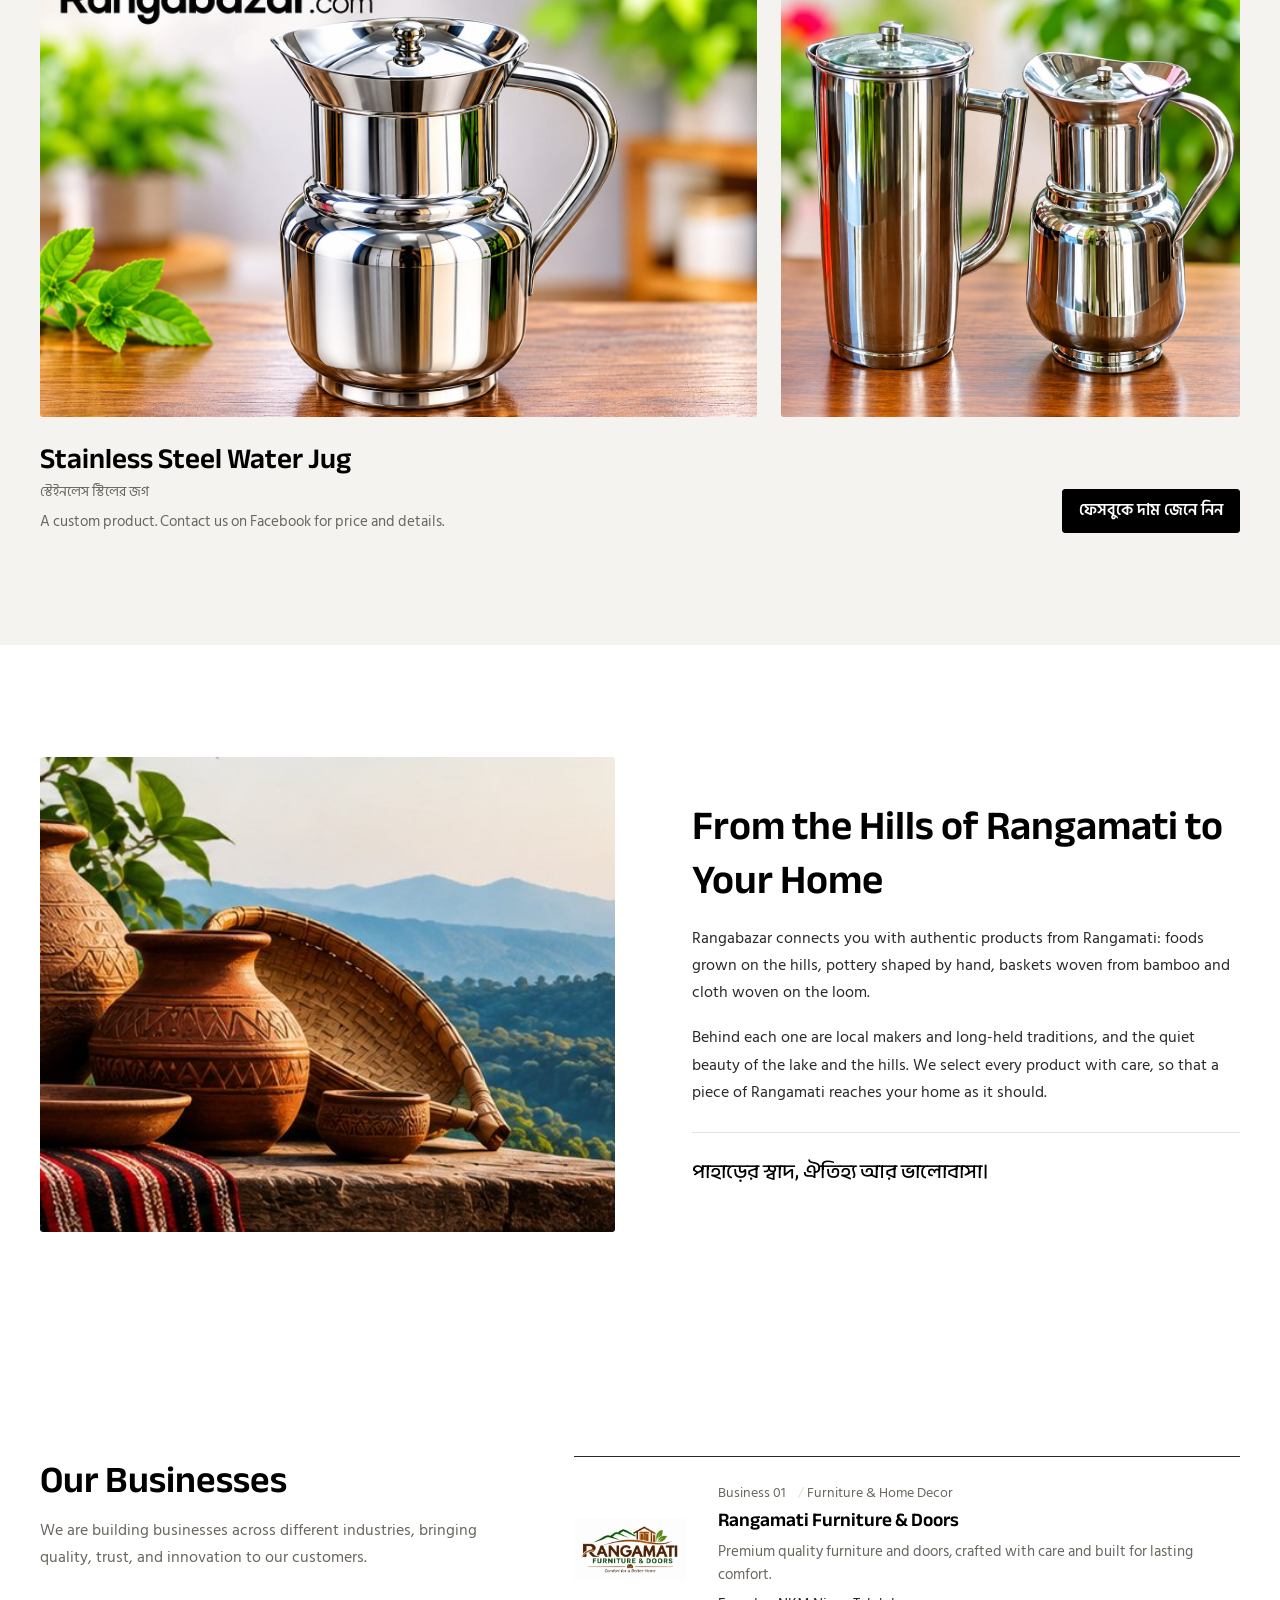
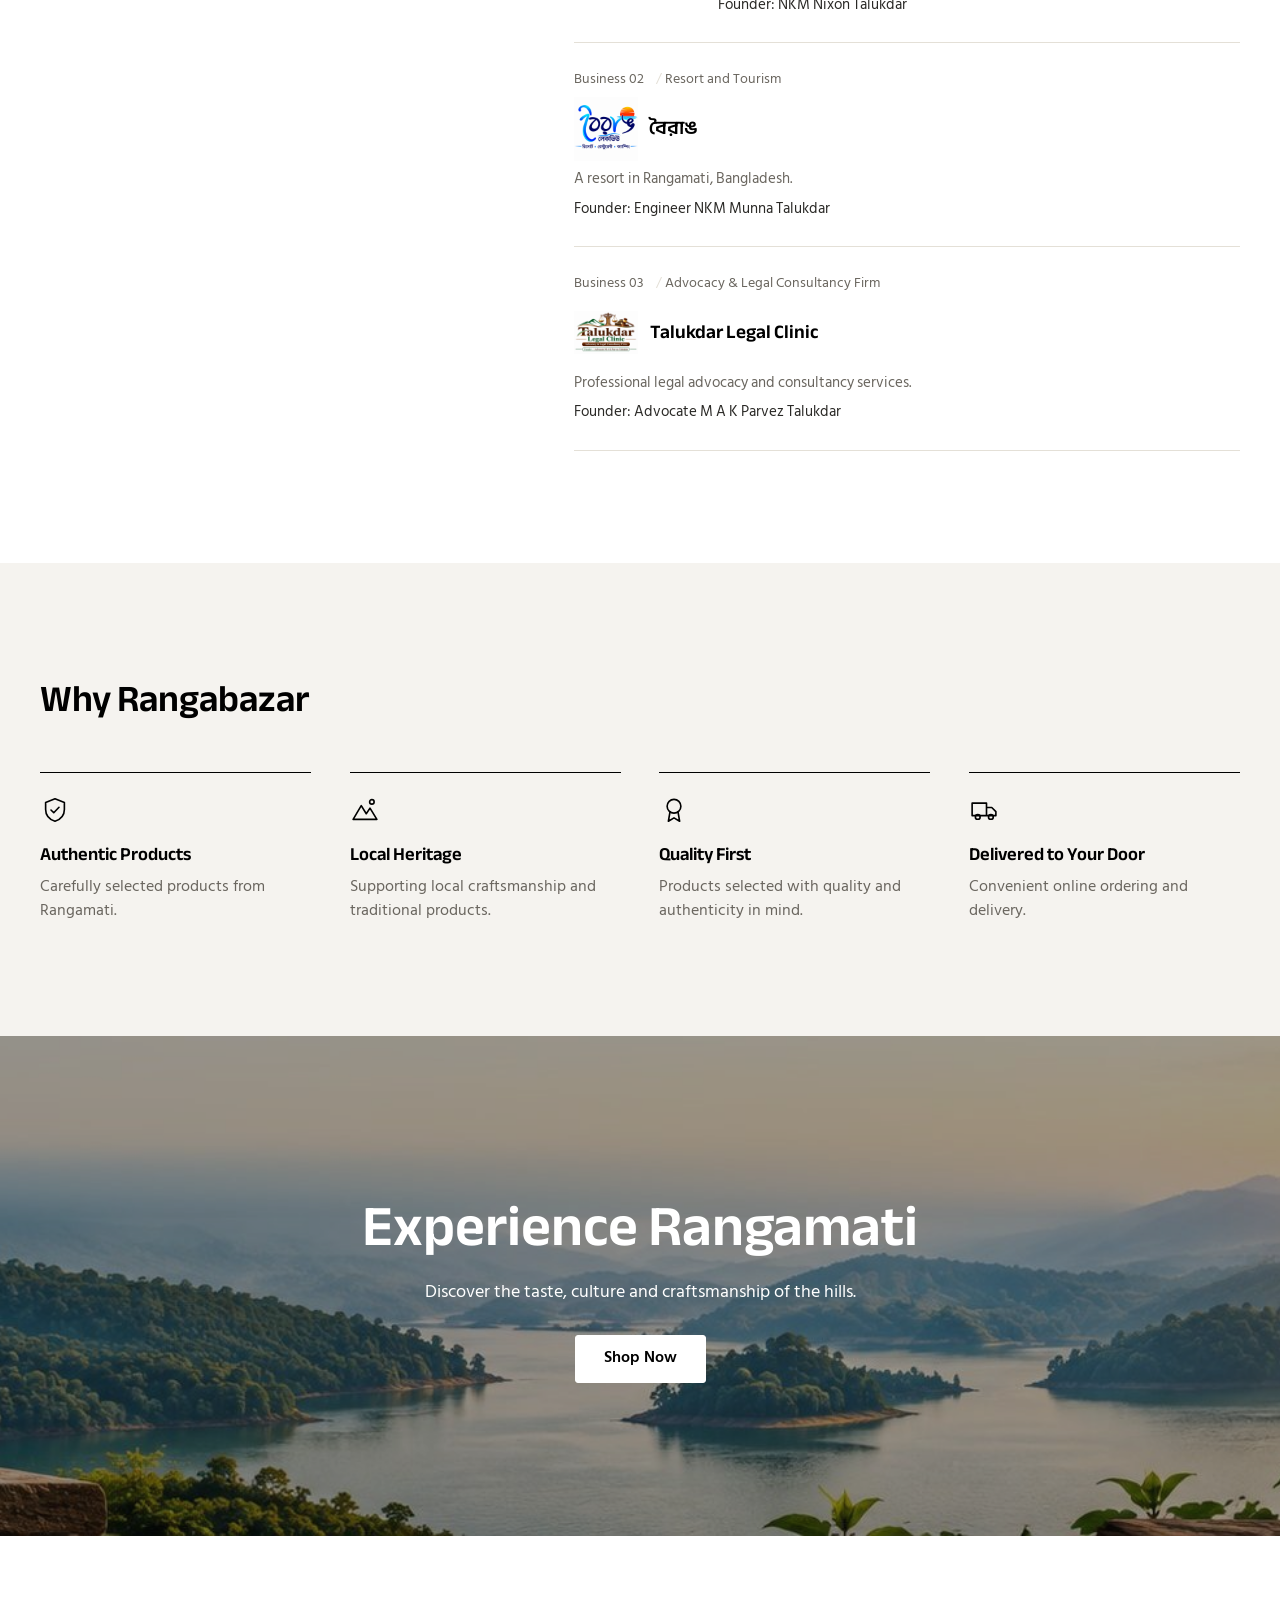
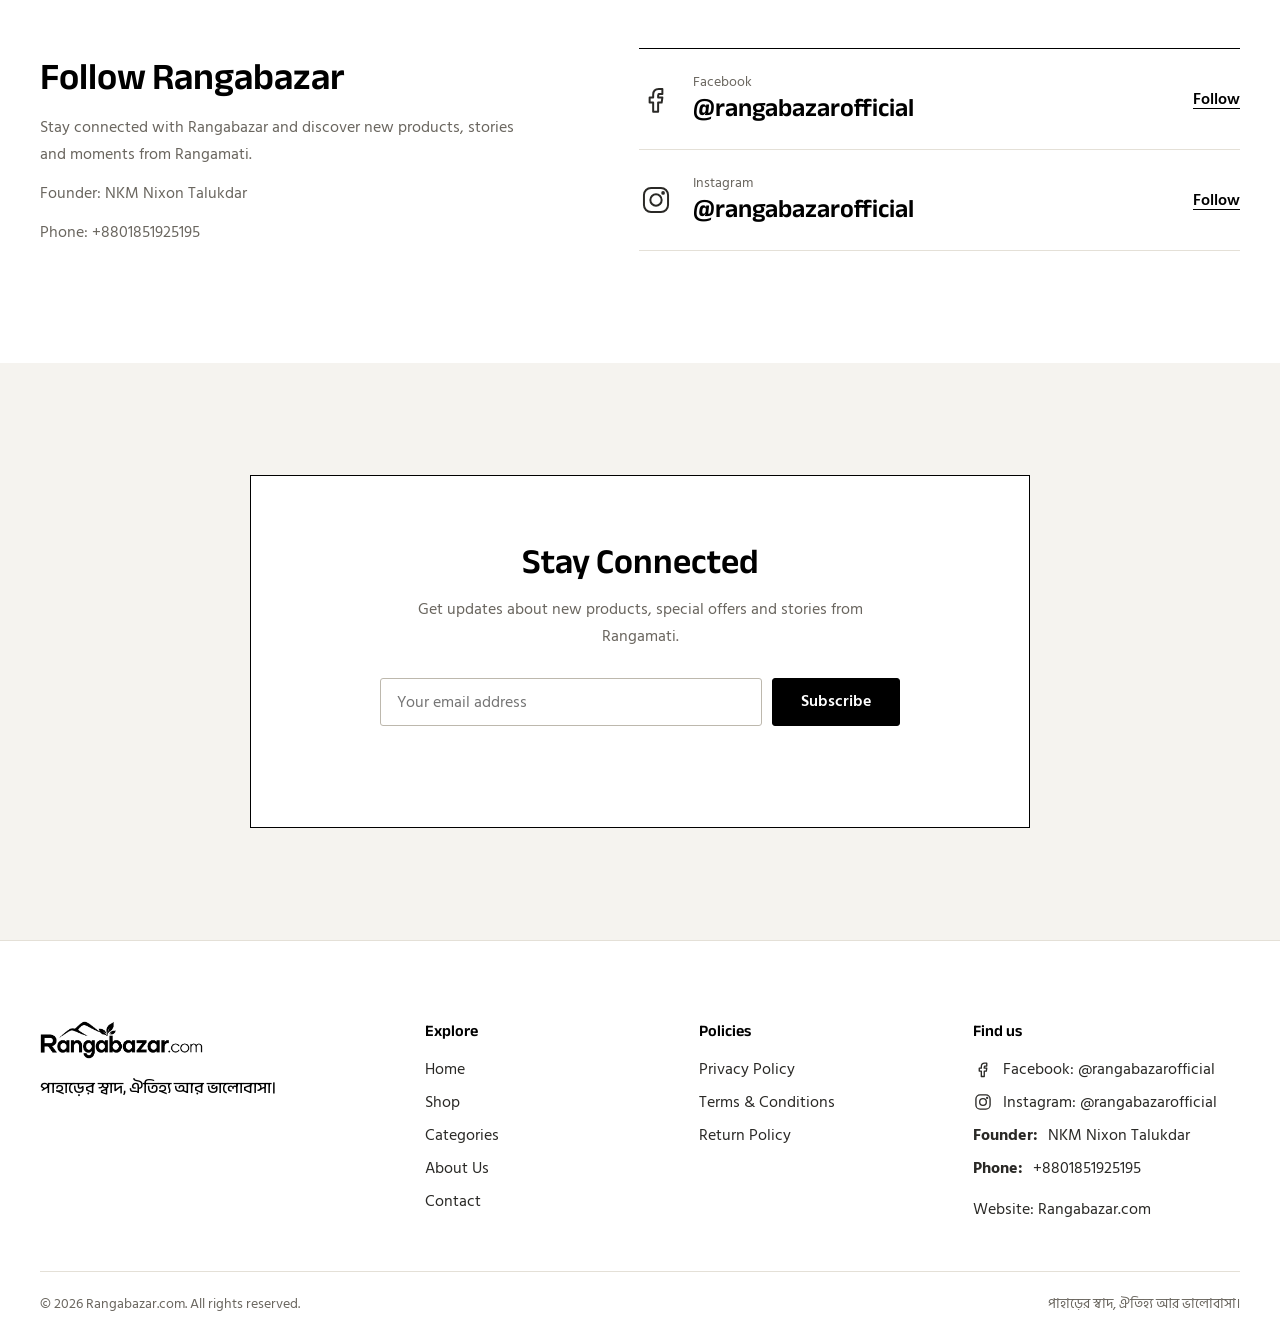
==== commit f15710e8: "Update founder names in index.html" ====
--- a/index.html
+++ b/index.html
@@ -154,7 +154,7 @@
           <p class="businesses__category">Business 01 <span>Furniture &amp; Home Decor</span></p>
           <h3>Rangamati Furniture &amp; Doors</h3>
           <p class="businesses__description">Premium quality furniture and doors, crafted with care and built for lasting comfort.</p>
-          <p class="businesses__founder">Founder: Advocate NKM Nixon Talukdar</p>
+          <p class="businesses__founder">Founder: NKM Nixon Talukdar</p>
         </div>
       </article>
       <article class="businesses__item businesses__item--inline-name-logo">
@@ -162,7 +162,7 @@
           <p class="businesses__category">Business 02 <span>Resort and Tourism</span></p>
           <h3 class="businesses__name"><img src="assets/bairang-logo.png" alt="" width="64" height="64">বৈরাঙ</h3>
           <p class="businesses__description">A resort in Rangamati, Bangladesh.</p>
-          <p class="businesses__founder">Founder: NKM Munna Talukdar</p>
+          <p class="businesses__founder">Founder: Engineer NKM Munna Talukdar</p>
         </div>
       </article>
       <article class="businesses__item businesses__item--inline-name-logo">
